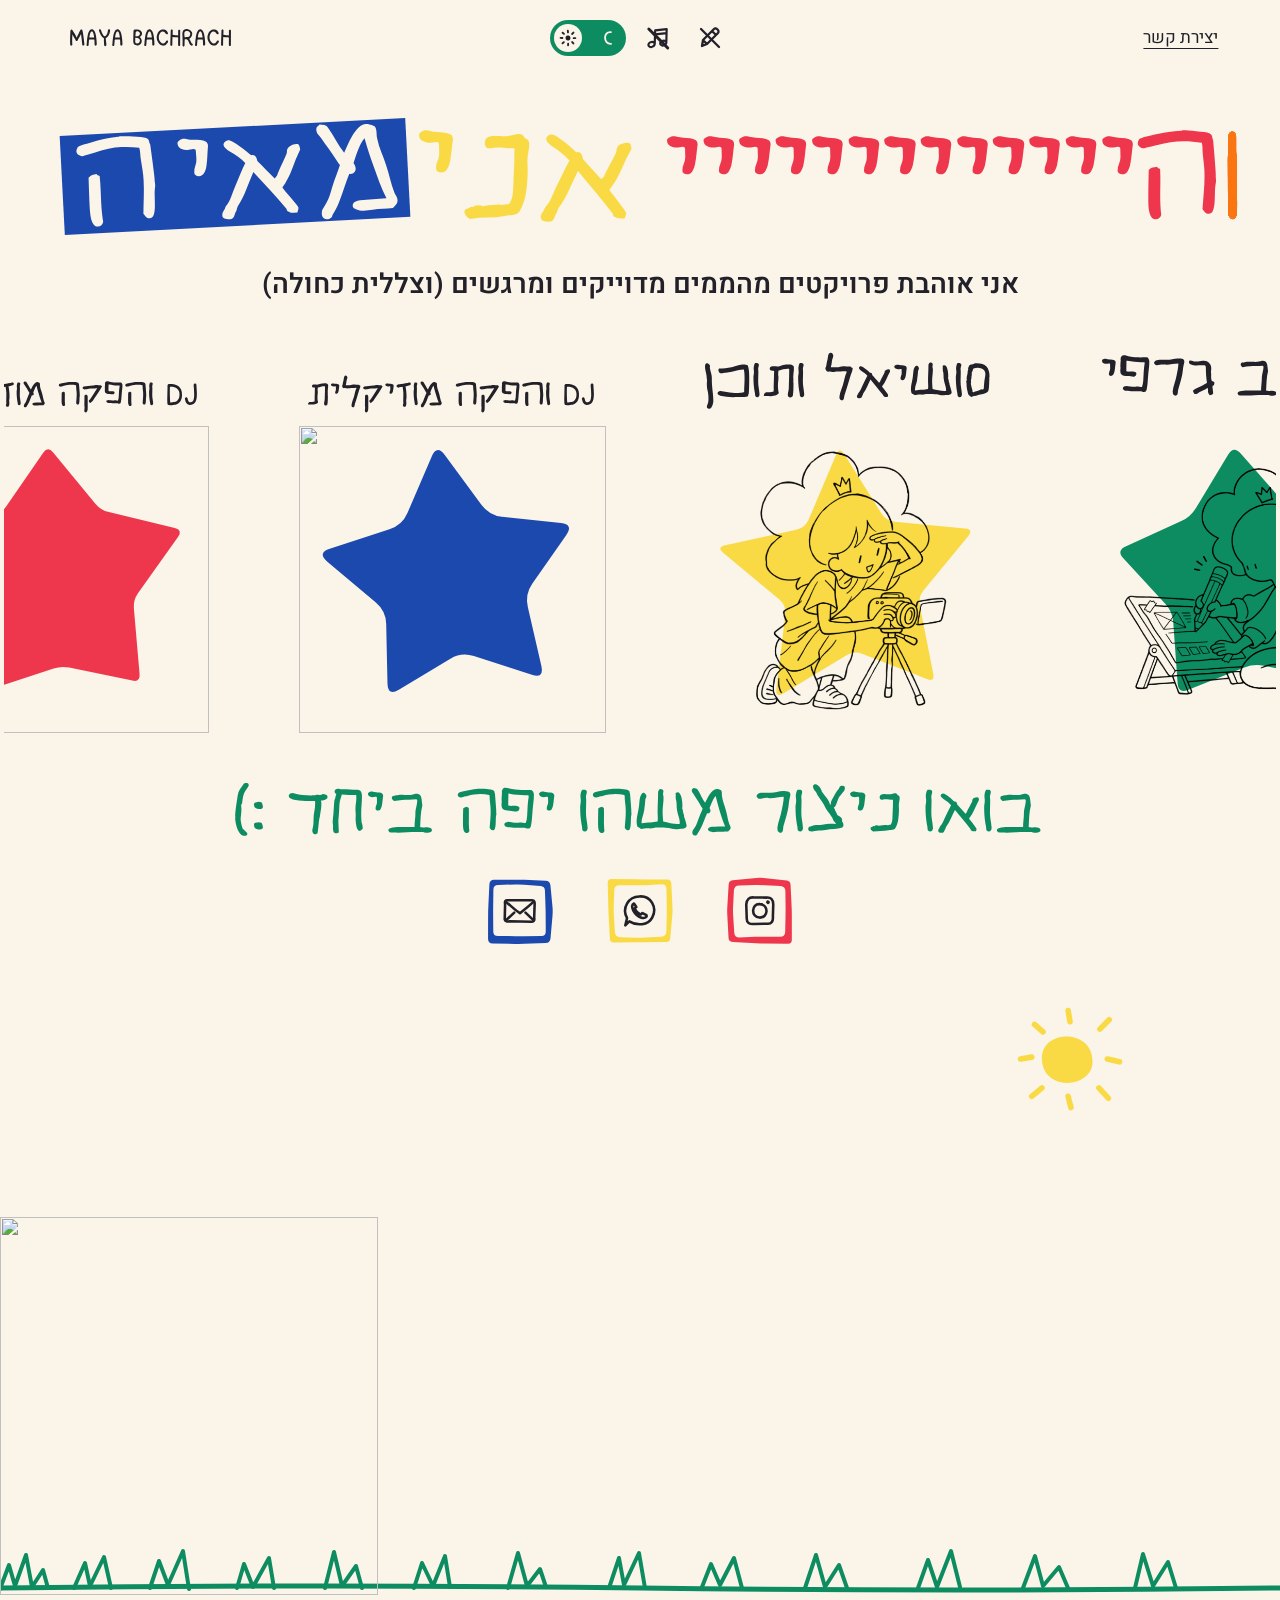
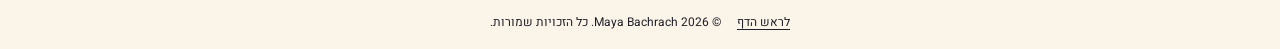
==== dev/index.html @ 4a6ce90b "Publish the new portfolio illustrations to dev preview" ====
<!doctype html>
<html class="intro-pending site-loading" lang="he" dir="rtl" data-theme="crayons" data-theme-family="multicolor">
<head>
<meta charset="utf-8">
<meta name="viewport" content="width=device-width, initial-scale=1">
<meta name="description" content="מאיה בכרך — מיקס והפקה, סושיאל, תפאורה ועיצוב גרפי.">
<title>מאיה בכרך | תיק עבודות</title>
<link rel="icon" href="./assets/branding/favicon-light-flat.png?v=31" type="image/png">
<link rel="preconnect" href="https://fonts.googleapis.com">
<link rel="preconnect" href="https://fonts.gstatic.com" crossorigin>
<link href="https://fonts.googleapis.com/css2?family=Heebo:wght@400;600;700;800;900&amp;display=swap" rel="stylesheet">
<style>:root {
  color-scheme: light;
  --pink: #EE364C;
  --lime: #0E8C61;
  --ink: #1b101c;
  --white: #fff;
  --on-pink: var(--ink);
  --icon-color: var(--white);
  --outline-color: var(--lime);
  --outline-width: 3.8;
  --outline-grain: .55;
  --outline-roughness: 1.3;
  --outline-wobble: .65;
  --social-outline: var(--pink);
  --primary-color: var(--pink);
  --secondary-color: var(--lime);
  --media-padding: clamp(.5rem, 1vw, .85rem);
  --page-background: var(--white);
  --page-text: var(--ink);
  --hero-background: var(--pink);
  --hero-text: var(--on-pink);
  --card-background: var(--pink);
  --card-text: var(--ink);
  --panel-background: var(--pink);
  --panel-text: var(--ink);
  --tag-background: var(--white);
  --tag-text: var(--ink);
  --contact-background: var(--ink);
  --contact-title: var(--lime);
  --footer-accent-1: var(--accent-1);
  --footer-accent-2: var(--accent-2);
  --footer-accent-3: var(--accent-3);
  --name-background: var(--lime);
  --name-text: var(--ink);
  --media-background: var(--white);
  --media-text: var(--ink);
  --close-color: var(--white);
  --accent-1: var(--pink);
  --accent-2: var(--lime);
  --accent-3: var(--pink);
  --accent-4: var(--lime);
  --accent-5: var(--pink);
  --gutter: clamp(1rem, 4.5vw, 5rem);
}
:root[data-theme-family="multicolor"] { --media-padding: 0; }


/* Light and dark reference palettes. */
:root[data-theme="crayons"] {
  color-scheme: light;
  --page-background: #fff;
  --page-text: #222028;
  --hero-background: #fff;
  --hero-text: #222028;
  --card-background: #fff;
  --card-text: #222028;
  --panel-background: #fff;
  --panel-text: #222028;
  --tag-background: #fff;
  --tag-text: #222028;
  --contact-background: #fff;
  --contact-title: var(--accent-1);
  --name-background: #1C49AE;
  --name-text: #222028;
  --media-background: #fff;
  --media-text: #222028;
  --close-color: #222028;
  --icon-color: #222028;
  --accent-1: #EE364C;
  --accent-2: #1C49AE;
  --accent-3: #F9DA44;
  --accent-4: #0E8C61;
  --accent-count: 4;
  --outline-color: #0E8C61;
  --social-outline: #EE364C;
}
:root[data-theme="markers"] {
  color-scheme: dark;
  --page-background: #151419;
  --page-text: #faf7f2;
  --hero-background: #151419;
  --hero-text: #faf7f2;
  --card-background: #151419;
  --card-text: #faf7f2;
  --panel-background: #151419;
  --panel-text: #faf7f2;
  --tag-background: #151419;
  --tag-text: #faf7f2;
  --contact-background: #151419;
  --contact-title: var(--accent-1);
  --footer-accent-1: var(--accent-1);
  --footer-accent-2: var(--accent-2);
  --footer-accent-3: var(--accent-3);
  --name-background: #B2F224;
  --name-text: #151419;
  --media-background: #faf7f2;
  --media-text: #151419;
  --close-color: #faf7f2;
  --icon-color: #faf7f2;
  --accent-1: #F84AAD;
  --accent-2: #B2F224;
  --accent-3: #10B8F0;
  --accent-4: #F97513;
  --accent-5: #8132B9;
  --outline-color: #B2F224;
  --social-outline: #F84AAD;
}

* { box-sizing: border-box; }
body { margin: 0; color: var(--page-text); background: var(--page-background); font: 1.1rem/1.6 var(--font-body, "Heebo", system-ui, sans-serif); }
body:has(dialog[open]) { overflow: hidden; }
h1, h2, h3, p, figure { margin: 0; }
button, a { -webkit-tap-highlight-color: transparent; touch-action: manipulation; }
button { font: inherit; color: inherit; cursor: pointer; }
a { color: inherit; text-underline-offset: .25em; }
button:focus-visible, a:focus-visible { outline: 3px solid currentColor; outline-offset: 5px; }
.site-header { display: flex; direction: ltr; justify-content: space-between; align-items: center; padding: .5rem var(--gutter); min-height: 62px; }
.site-header a { display: inline-flex; min-height: 44px; align-items: center; }
.wordmark { font-weight: 900; letter-spacing: -.05em; text-decoration: none; }
.hero { color: var(--hero-text); background: var(--hero-background); padding-block: clamp(2rem, 5vw, 5rem) 1rem; overflow: hidden; }
.hero-intro { padding-inline: var(--gutter); }
h1 { display: flex; align-items: baseline; gap: .22em; font-size: clamp(3.2rem, 7.7vw, 8.6rem); line-height: 1.15; letter-spacing: -.055em; font-weight: 900; }
.greeting { flex: 1; display: flex; align-items: center; min-width: 0; overflow: clip; white-space: nowrap; }
.greeting span { display: inline-block; transform-origin: right center; }
.intro-name { flex: none; display: flex; align-items: center; white-space: nowrap; }
.name { color: var(--name-text); display: inline-block; background: var(--name-background); padding-inline: .1em .14em; transform: rotate(-3deg); }
.hero-intro > p { text-align: center; font-size: clamp(1.1rem, 2.15vw, 1.8rem); font-weight: 600; margin-block: 1.1rem 0; }
.carousel { margin-block-start: clamp(2rem, 5vw, 4rem); }
.carousel-window { direction: ltr; overflow: hidden; padding-block: 3rem 2rem; }
.carousel-track { display: flex; direction: ltr; width: max-content; animation: drift var(--carousel-duration, 40s) linear infinite; }
.carousel-set { display: flex; gap: clamp(1.2rem, 3vw, 3rem); padding-inline-end: clamp(1.2rem, 3vw, 3rem); }
.carousel-tile { position: relative; width: clamp(11rem, 22vw, 21rem); aspect-ratio: 1; flex: none; }
.carousel-tile::before { content: ""; position: absolute; inset: -3%; background: var(--star-fill, var(--lime)); clip-path: polygon(50% 0%, 64% 30%, 98% 35%, 74% 57%, 80% 94%, 50% 76%, 20% 94%, 26% 57%, 2% 35%, 36% 30%); transform: rotate(var(--star-angle, -8deg)); }
.carousel-tile img, .carousel-tile video { display: block; width: 100%; height: 100%; object-fit: contain; position: absolute; inset: 0; }
.carousel-tile:nth-child(3n + 1) { --star-angle: -9deg; }
.carousel-tile:nth-child(3n + 2) { --star-angle: 7deg; }
.carousel-tile:nth-child(3n) { --star-angle: -2deg; }
@keyframes drift { to { transform: translateX(-50%); } }
.carousel.is-paused .carousel-track, .carousel:has(.carousel-tile:focus-visible) .carousel-track { animation-play-state: paused; }
.projects-section { padding: clamp(2.5rem, 6vw, 6rem) var(--gutter); }
.project-grid { display: grid; grid-template-columns: repeat(var(--desktop-columns, 4), minmax(0, 1fr)); gap: clamp(1rem, 2vw, 2rem); }
.project-card .card-content::after { content: ""; pointer-events: none; position: absolute; inset: -9px; background: var(--pencil-outline) center / 100% 100% no-repeat; opacity: 0; transition: opacity 140ms ease; }
.project-card:focus-visible .card-content::after, .project-card.is-in-view .card-content::after { opacity: 1; }
.name-line { display: inline-block; white-space: nowrap; }
.project-page h2:focus { outline: none; }
.project-page { scrollbar-width: thin; scrollbar-color: var(--panel-accent, var(--accent-2)) var(--panel-background); }
.project-page::-webkit-scrollbar { width: 10px; }
.project-page::-webkit-scrollbar-track { background: var(--panel-background); }
.project-page::-webkit-scrollbar-thumb { background: var(--panel-accent, var(--accent-2)); border: 2px solid var(--panel-background); border-radius: 8px; }
.project-card { min-width: 0; position: relative; display: block; background: var(--card-background); color: var(--card-text); padding: 0; text-decoration: none; transition: transform 180ms ease, box-shadow 180ms ease; }
.card-title { color: var(--card-text); position: relative; display: table; font-size: clamp(1.25rem, 1.8vw, 2rem); font-weight: 900; line-height: 1.2; padding: .16em 0; border: 0; background: transparent; margin: 0 auto 1.25rem; }
.card-picture { padding: var(--media-padding); background: var(--media-background); aspect-ratio: 1; }
.card-picture img { display: block; width: 100%; height: 100%; object-fit: cover; }
.card-picture.contain img { object-fit: contain; }
.card-note { font-size: .9rem; text-align: center; margin-block-start: .65rem; }
.project-card:focus-visible, .project-card.is-in-view { transform: translateY(-3px); }
.project-card:active { transform: scale(.98); }
.tags { display: flex; flex-wrap: wrap; gap: .45rem; margin-block: 1rem; }
.tag { color: var(--tag-text); display: inline-flex; align-items: center; min-height: 44px; padding: .25rem .7rem; border: 1px solid currentColor; background: var(--tag-background); text-decoration: none; font-size: 1rem; transition: background 160ms ease, transform 160ms ease; }
.contact { background: var(--contact-background); color: var(--white); padding: clamp(2.5rem, 6vw, 5rem) var(--gutter) 1.5rem; text-align: center; }
.contact h2 { color: var(--contact-title); font-size: clamp(2.5rem, 5vw, 5.5rem); font-weight: 800; letter-spacing: -.045em; line-height: 1.3; white-space: nowrap; }
.smile { display: inline-block; direction: ltr; unicode-bidi: isolate; font-family: "Heebo", sans-serif; letter-spacing: 0; white-space: nowrap; }
.contact-links { display: flex; justify-content: center; gap: clamp(1.2rem, 5vw, 3rem); margin: 1.7rem auto 0; }
.project-page { border: 0; width: min(92vw, 76rem); max-width: none; height: 88dvh; max-height: 88dvh; margin: auto; padding: 0; background: var(--panel-background); color: var(--panel-text); overflow-y: auto; box-shadow: none; transform-origin: center; }
.project-page[open] { display: block; }
.project-page::backdrop { background: transparent; backdrop-filter: blur(9px); animation: background-recedes 600ms cubic-bezier(.2,.8,.2,1); }
@keyframes background-recedes { from { background: rgb(27 16 28 / 0%); backdrop-filter: blur(0); } to { background: rgb(27 16 28 / 55%); backdrop-filter: blur(8px); } }
.project-page-header { display: flex; justify-content: flex-end; position: sticky; top: 0; padding: .4rem clamp(1rem, 3vw, 3rem); background: var(--panel-background); z-index: 1; }
.project-page-header button { display: grid; place-items: center; color: var(--close-color); background: transparent; border: 0; margin-inline-end: -.3rem; min-width: 48px; min-height: 48px; font: 800 3.3rem/1 system-ui, sans-serif; }
.project-page-content { max-width: 90rem; margin: auto; padding: clamp(1rem, 3vw, 3rem); }
.project-page h2 { color: var(--name-text); display: table; background: var(--panel-accent, var(--name-background)); padding: .12em .25em; font-size: clamp(2.2rem, 6vw, 5rem); line-height: 1.15; font-weight: 900; }
.project-description { max-width: 48rem; margin-block: 1rem; }
.detail-media { display: grid; grid-template-columns: repeat(2, minmax(0, 1fr)); align-items: start; gap: 1rem; margin-block-start: 2rem; }
.media-item { color: var(--media-text); min-width: 0; padding: var(--media-padding); background: var(--media-background); }
.media-item img, .media-item video { display: block; width: 100%; height: auto; background: var(--media-background); }
.media-item figcaption { font-size: .95rem; padding-block: .45rem; }
.media-item .tags { margin-block: .3rem 1rem; }
.visually-hidden { position: absolute; width: 1px; height: 1px; margin: -1px; padding: 0; overflow: hidden; clip-path: inset(50%); white-space: nowrap; }
@media (hover: hover) and (pointer: fine) {
  .project-card:hover .card-content::after { opacity: 1; }
  .project-card:hover { transform: translateY(-3px); }
  .tag:hover { background: var(--accent-2); color: var(--name-text); transform: translateY(-2px); }
    .carousel:has(.carousel-track:hover) .carousel-track { animation-play-state: paused; }
}
@media (max-width: 48rem) {
  h1 { display: grid; gap: .14em; font-size: clamp(2.7rem, 11vw, 5.3rem); }
  .intro-name { width: 100%; }
  .greeting { width: 100%; }
  .project-grid { grid-template-columns: repeat(2, minmax(0, 1fr)); }
  .hero-intro > p { margin-inline: auto; font-size: clamp(.9rem, 3.9vw, 1.3rem); }
  .hero-intro > p span { display: block; white-space: nowrap; }
  .detail-media { grid-template-columns: repeat(2, minmax(0, 1fr)); }
}
@media (max-width: 34rem) {
  .project-grid, .detail-media { grid-template-columns: 1fr; }
  .contact h2 { white-space: normal; font-size: clamp(2.5rem, 10vw, 3.8rem); }
      }
@media (prefers-reduced-motion: reduce) {
  *, *::before, *::after { animation: none !important; transition: none !important; scroll-behavior: auto !important; }
}

.social-icon { position: relative; display: grid; place-items: center; width: clamp(4rem, 10vw, 5.5rem); height: clamp(4rem, 10vw, 5.5rem); color: var(--icon-color); }
.social-icon > svg:not(.pencil-frame) { width: 55%; height: 55%; }
.social-icon { border: 2px solid var(--social-outline); }
.social-icon.has-pencil-frame { border-color: transparent; }
.social-icon > .pencil-frame { position: absolute; inset: -2px; display: block; width: calc(100% + 4px); height: calc(100% + 4px); overflow: visible; pointer-events: none; }
@media (hover: hover) { .social-icon:hover { color: var(--social-outline); } }

.theme-toggle { display: inline-grid; place-items: center; flex: 0 0 80px; width: 80px; min-height: 44px; padding: 0; border: 0; border-radius: 999px; background: transparent; color: var(--page-text); -webkit-appearance: none; appearance: none; }
.theme-toggle-track { position: relative; display: block; width: 76px; height: 36px; border-radius: 999px; background: var(--accent-2); color: var(--name-text); direction: ltr; }
.theme-toggle-thumb { position: absolute; top: 4px; left: 4px; width: 28px; height: 28px; border-radius: 50%; background: var(--page-background); transition: transform 260ms cubic-bezier(.22,1,.36,1); }
.theme-toggle[aria-checked="true"] .theme-toggle-thumb { transform: translateX(40px); }
.theme-toggle svg { position: absolute; top: 9px; width: 18px; height: 18px; pointer-events: none; }
.theme-toggle-sun { left: 9px; }
.theme-toggle-moon { right: 9px; }
.theme-toggle[aria-checked="false"] .theme-toggle-sun, .theme-toggle[aria-checked="true"] .theme-toggle-moon { color: var(--page-text); }
.site-header { position: relative; }
.site-header .theme-toggle { position: absolute; left: 50%; transform: translateX(-50%); box-shadow: none; -webkit-tap-highlight-color: transparent; }
.theme-toggle:focus:not(:focus-visible) { outline: none; }
@media(max-width: 23rem) { .site-header .wordmark { font-size: .78rem; } }
@media(prefers-reduced-motion: reduce) { .theme-toggle-thumb { transition: none; } }
:root:is([data-theme="crayons"], [data-theme="markers"]) .greeting { color: var(--accent-1); }
:root:is([data-theme="crayons"], [data-theme="markers"]) .intro-name { color: var(--accent-3); }
:root:is([data-theme="crayons"], [data-theme="markers"]) .name { background: var(--accent-2); }
:root:is([data-theme="crayons"], [data-theme="markers"]) .project-card .card-content::after { opacity: 1; }
:root:is([data-theme="crayons"], [data-theme="markers"]) .card-title { color: var(--card-accent); }
:root:is([data-theme="crayons"], [data-theme="markers"]) .social-icon:nth-child(1) { --social-outline: var(--footer-accent-1); }
:root:is([data-theme="crayons"], [data-theme="markers"]) .social-icon:nth-child(2) { --social-outline: var(--footer-accent-2); }
:root:is([data-theme="crayons"], [data-theme="markers"]) .social-icon:nth-child(3) { --social-outline: var(--footer-accent-3); }
@media(max-width: 26rem) { .site-header { gap: .4rem; } .wordmark { font-size: .9rem; } .site-header > a:last-child { font-size: .9rem; } }

:root[data-theme="markers"] .carousel-tile img, :root[data-theme="markers"] .carousel-tile video { filter: brightness(0) invert(1); }

:root:is([data-theme="crayons"], [data-theme="markers"]) .carousel-tile::before { background: var(--carousel-color, var(--accent-1)); }

:root[data-theme="markers"] .theme-drawing { filter: brightness(0) invert(1); }

:root[data-theme-family="multicolor"] { --media-background: var(--panel-background); --media-text: var(--panel-text); }

/* Page scrollbar follows the active palette. Native mobile overlays may override it. */
:root { --scrollbar-thumb: var(--accent-2); --scrollbar-track: var(--page-background); scrollbar-width: thin; scrollbar-color: var(--scrollbar-thumb) var(--scrollbar-track); }
html::-webkit-scrollbar { width: 10px; height: 10px; }
html::-webkit-scrollbar-track { background: var(--scrollbar-track); }
html::-webkit-scrollbar-thumb { background: var(--scrollbar-thumb); border: 2px solid var(--scrollbar-track); border-radius: 8px; }

/* Typography roles: change the font once in site-config.js. */
h1, h2, h3, .card-title { font-family: var(--font-heading, "Heebo", system-ui, sans-serif); }

/* White lettering only inside the blue hero name label in light mode. */
:root[data-theme="crayons"] .intro-name .name { color: #fff; }

/* Canva outlines: monochrome masks inherit the exact active palette color. */
.canva-word, .canva-letter { display: inline-block; height: 1em; background: currentColor; mask: var(--letter-art) center / 100% 100% no-repeat; -webkit-mask: var(--letter-art) center / 100% 100% no-repeat; vertical-align: bottom; }
.canva-he { width: .8192em; --letter-art: url("[data-uri]"); }
.canva-yod { width: .3476em; --letter-art: url("[data-uri]"); }
.canva-zot { width: 2.3965em; --letter-art: url("[data-uri]"); }
.canva-maya { width: 3.2668em; --letter-art: url("[data-uri]"); }
.greeting > span { display: flex; flex: none; direction: rtl; gap: .015em; }
.canva-letter { flex: none; }
.name-line { display: flex; align-items: center; gap: .12em; }
.name:has(.canva-word) { display: flex; align-items: center; line-height: 1; }
#intro-title { display: flex; flex-wrap: nowrap; align-items: center; gap: .22em; }
#intro-title .intro-name { width: auto; }
#intro-title .greeting { width: auto; }

/* Optional solid-color version: ?cards=filled. The outline version stays available. */
:root[data-cards="filled"] .project-card { background: transparent; padding: 0; }
:root[data-cards="filled"] .card-content { position: relative; padding: clamp(1.1rem, 2vw, 1.7rem); }
:root[data-cards="filled"] .card-content::before { content: ""; position: absolute; inset: -5px; background: var(--chalk-fill) center / 100% 100% no-repeat; pointer-events: none; }
:root[data-cards="filled"] .project-card .card-content::after { display: none; }
:root[data-cards="filled"] .card-content > * { position: relative; }
:root[data-cards="filled"] .card-title { color: var(--card-accent); margin-block: 0 1rem; }
.card-title { width: 100%; }
.handwritten-heading { display: block; width: 100%; height: clamp(2.4rem, 3.7vw, 3.4rem); overflow: visible; }

/* Shared square geometry keeps titles outside both variants. */
.card-content { position: relative; aspect-ratio: 1; padding: clamp(1.1rem, 2vw, 1.7rem); }
.card-picture { width: 100%; height: 100%; min-height: 0; }
.card-title { margin-block: 0 1rem; }
.carousel-tile::before { clip-path: none; -webkit-mask: var(--star-shape) center / contain no-repeat; mask: var(--star-shape) center / contain no-repeat; }

/* Thick outline lies over the image rather than outside a padded card. */
.project-card { --outline-width: var(--card-outline-width, 9); }
:root[data-cards="outline"] .card-content { padding: 0; isolation: isolate; }
:root[data-cards="outline"] .card-content::after { inset: 0; z-index: 2; }

:root[data-cards] .card-title { padding-block: 0; margin-block: 0 .3rem; }


/* Solid irregular rings and their photo openings share the same geometry. */
:root[data-cards="outline"] .card-picture { -webkit-mask: var(--picture-mask) center / 100% 100% no-repeat; mask: var(--picture-mask) center / 100% 100% no-repeat; }
.contact h2 { display: block; color: var(--contact-title); }
.contact h2 > .handwritten-heading { width: 100%; height: clamp(4rem, 8vw, 7rem); max-width: 75rem; margin-inline: auto; }
@media(max-width:48rem) { .contact h2 > .handwritten-heading { height: 8.5rem; } }
@media(hover:hover) and (pointer:fine) {
  html, body { cursor: var(--site-cursor, auto); }
  a[href], button, [role="button"], [role="switch"] { cursor: var(--site-cursor-link, pointer); }
}


/* Keep the theme switch centered, with music immediately beside it. */
.header-controls { position: absolute; left: 50%; transform: translateX(-50%); width: 80px; height: 44px; }
#music-toggle { position: absolute; left: calc(100% + .25rem); top: 0; display: grid; place-items: center; width: 44px; height: 44px; padding: .45rem; border: 0; background: transparent; color: var(--page-text); }
#music-toggle svg { width: 26px; height: 26px; overflow: visible; }
#music-toggle[aria-pressed="true"] .music-muted-line { display: none; }
:root[data-cards] .card-title { margin-block-end: -.45rem; }

@media(max-width:23rem) { .site-header { min-height: 104px; padding-block-end: 52px; } .header-controls { top: 52px; } }

/* Supplied English lettering shares the same renderer and theme colors. */
.wordmark .handwritten-heading { width: clamp(7rem, 12vw, 10rem); height: 2rem; }

/* Common lettering scale follows the longest project title at every card width. */
.card-title > .handwritten-heading { height: auto; width: 100%; }

/* Keep the final project row close to the contact section. */
.projects-section { padding-block-end: 1rem; }
.contact { padding-block-start: 1rem; }

/* Larger supplied wordmark; panel silhouette shares the approved card geometry. */
.wordmark .handwritten-heading { width: clamp(8rem, 14vw, 12rem); height: 2.5rem; }
.project-page { clip-path: url(#panel-shape); overflow: hidden; padding: 6dvh 6%; }
.project-page-scroll { height: 100%; overflow-y: auto; scrollbar-width: thin; scrollbar-color: var(--panel-accent) var(--panel-background); }
.project-page-scroll::-webkit-scrollbar { width: 9px; }
.project-page-scroll::-webkit-scrollbar-track { background: var(--panel-background); }
.project-page-scroll::-webkit-scrollbar-thumb { background: var(--panel-accent); border-radius: 8px; }
.project-page-header { padding-top: 0; }
.project-page-header button svg { width: 42px; height: 42px; }
.project-page h2 { display: block; width: 100%; background: transparent; color: var(--panel-accent); padding: 0; }
.project-page h2 > .handwritten-heading { height: auto; width: 100%; }
.tag { border: 0; padding-inline: .15rem; text-decoration: underline; text-underline-offset: .25em; text-decoration-thickness: 1px; background: transparent; }
@media(hover:hover) { .tag:hover { background: transparent; color: var(--panel-accent, var(--card-accent, var(--accent-2))); } }

/* Tags remain in the content model for later restoration. */
.tags { display: none; }
/* A restrained hand-shaped panel, with the originating card's exact accent. */
.project-page { clip-path: none; border-radius: 2.4% 2.8% 2.2% 2.7% / 3.4% 2.8% 3.2% 2.6%; --panel-background: var(--panel-accent); --panel-text: var(--page-background); --close-color: var(--page-background); padding: 2.5dvh 2%; }
.project-page h2 { color: var(--panel-text); }
.project-page-scroll { scrollbar-color: var(--panel-text) var(--panel-background); }
.project-page-scroll::-webkit-scrollbar-thumb { background: var(--panel-text); }
@media(min-width:49rem) {
  .project-page h2 > .handwritten-heading { width: 100%; height: clamp(3.5rem, 7vw, 6rem); }
}

/* Reduce the original path's deviations while retaining its hand-drawn contour. */
.project-page { clip-path: url(#panel-shape); border-radius: 0; padding: 6dvh 6%; }
.hero { padding-block-end: 0; }
.carousel-window { padding-block-end: 0; }
.projects-section { padding-block-start: 2rem; }

/* The title starts in the panel's top row, alongside its close control. */
.project-page-header { display: grid; grid-template-columns: minmax(0, 1fr) 48px; align-items: center; gap: .5rem; padding: 0 clamp(1rem, 3vw, 3rem) .5rem; }
.project-page-header h2 { min-width: 0; margin: 0; }
.project-page-content { padding-block-start: .5rem; }
.media-item { border-radius: 10px; overflow: hidden; }
.media-item img, .media-item video { border-radius: 10px; }

/* Carousel navigation experiment: keep the project grid available for restoration. */
.projects-section { display: none; }
.carousel-window { padding-block: 4rem; }
.carousel-set { gap: clamp(3rem, 7vw, 7rem); padding-inline-end: clamp(3rem, 7vw, 7rem); }
.carousel-tile { display:block; color:var(--page-text); }
.orbit-title { position:absolute; inset:-20%; width:140%; height:140%; overflow:visible; animation: orbit-spin 24s linear infinite; pointer-events:none; }
.orbit-title text { fill:currentColor; font: 700 19px Heebo, sans-serif; }
@keyframes orbit-spin { to { transform:rotate(360deg); } }
@media(hover:hover) { .carousel-tile:hover { transform:scale(1.04); } }

/* Rectangular panel variant, saved separately from carousel navigation. */
.project-page { clip-path:none; border-radius:0; padding:2rem; }
.project-page-header h2 { border:4px solid currentColor; padding:.35rem .65rem; }
@media(max-width:48rem) { .project-page { padding:1rem; } .project-page-header { padding-inline:0; } }

/* Hebrew orbit labels travel counterclockwise. */
.orbit-title { animation-direction: reverse; }
.orbit-title text { direction: rtl; unicode-bidi: plaintext; }

/* Orbit experiment: lettering passes behind the solid star silhouette. */
.carousel-tile { isolation: isolate; }
.carousel-tile .orbit-title { inset: 4%; width: 92%; height: 92%; z-index: 0; }
.carousel-tile::before { z-index: 1; }
.carousel-tile > img, .carousel-tile > video { z-index: 2; }

/* Handwritten annotations replace the rotating orbit experiment. */
.carousel-window { padding-block: 7rem 3rem; }
.carousel-tile .star-label { position:absolute; display:block; z-index:3; width:110%; top:-24%; left:-5%; color:var(--page-text); pointer-events:none; }
.star-label .handwritten-heading { width:100%; height:auto; }
.carousel-tile .star-label-0 { transform:rotate(-8deg); }
.carousel-tile .star-label-1 { top:-12%; left:-20%; transform:rotate(-24deg); }
.carousel-tile .star-label-2 { top:-20%; left:8%; transform:rotate(13deg); }
.star-arrow { position:absolute; z-index:3; width:29%; height:29%; top:-5%; left:8%; color:var(--page-text); pointer-events:none; }
.carousel-tile:nth-child(3n + 2) .star-arrow { left:-7%; top:0; transform:rotate(-20deg); }
.carousel-tile:nth-child(3n) .star-arrow { left:62%; top:-4%; transform:scaleX(-1); }

/* Each annotation has its own outside route; arrowheads stop beside the artwork. */
.carousel-window { padding-block: clamp(7rem, 15vw, 12rem); }
.carousel-tile .star-label { width:94%; left:0; top:-34%; }
.carousel-tile .star-label-0 { transform:rotate(-6deg); }
.carousel-tile .star-label-1 { top:111%; left:6%; transform:rotate(5deg); }
.carousel-tile .star-label-2 { top:-33%; left:4%; transform:rotate(10deg); }
.carousel-tile .star-label-3 { top:110%; left:-3%; transform:rotate(-8deg); }
.carousel-tile .star-arrow { width:28%; height:48%; left:87%; top:-24%; transform:none; }
.carousel-tile .star-arrow-1, .carousel-tile .star-arrow-3 { left:-22%; top:73%; transform:none; }
.carousel-tile .star-arrow-2 { left:88%; top:-23%; transform:none; }

/* Reveal a single clean title as part of the star interaction. */
.carousel-window { padding-block: 5rem 3rem; }
.carousel-tile .star-label { top:-26%; left:-5%; width:110%; color:var(--carousel-color); opacity:0; transform:translateY(9px); transition:opacity 220ms ease, transform 300ms cubic-bezier(.22,1,.36,1); }
.carousel-tile:hover .star-label, .carousel-tile:focus-visible .star-label { opacity:1; transform:translateY(0); }
@media(hover:none) { .carousel-tile:active .star-label { opacity:1; transform:translateY(0); } }

/* Filled title label and scrollbar use the originating star's exact accent. */
.project-page { --panel-background: var(--page-background); --panel-text: var(--page-text); --close-color: var(--page-text); }
.project-page-header h2 { background:var(--panel-accent); border-color:var(--panel-accent); border-radius:10px; color:var(--page-background); }
.project-page-scroll { scrollbar-color:var(--panel-accent) var(--panel-background); }
.project-page-scroll::-webkit-scrollbar-thumb { background:var(--panel-accent); border-radius:999px; border:2px solid var(--panel-background); }
.project-page-scroll::-webkit-scrollbar-track { background:var(--panel-background); border-radius:999px; }

.project-page { border-radius:20px; background:var(--panel-background); backdrop-filter:blur(12px); }
.project-page-header { background:transparent; }
html, .project-page-scroll { scrollbar-width:none; }
html::-webkit-scrollbar, .project-page-scroll::-webkit-scrollbar { display:none; }
.custom-scroll { position:fixed; top:8px; bottom:8px; right:5px; width:13px; z-index:20; touch-action:none; cursor:var(--site-cursor-link, pointer); }
.custom-scroll-thumb { position:absolute; width:100%; min-height:36px; border-radius:999px; background:var(--accent-2); cursor:inherit; }
.project-page > .custom-scroll { position:absolute; top:18px; bottom:18px; right:7px; }
.project-page > .custom-scroll .custom-scroll-thumb { background:var(--panel-accent); }

/* One scrollbar only: retain scrolling while suppressing browser tracks. */
html, body, .project-page, .project-page-scroll { scrollbar-width:none !important; }
html::-webkit-scrollbar, body::-webkit-scrollbar, .project-page::-webkit-scrollbar, .project-page-scroll::-webkit-scrollbar { display:none !important; width:0 !important; height:0 !important; }
.difference-cursor { position:fixed; top:0; left:0; width:25px; height:25px; border-radius:50%; background:#fff; mix-blend-mode:difference; pointer-events:none; z-index:2147483647; opacity:0; transform:translate(-50%,-50%); transition:width 180ms ease,height 180ms ease,opacity 120ms ease; }
.difference-cursor.is-hovering { width:45px; height:45px; }
@media(hover:hover) and (pointer:fine) { html.circle-cursor-active, .circle-cursor-active * { cursor:none !important; } }
/* Separate desktop and phone composition, preserving Maya's visual language. */
.hero-intro { max-width:100rem; margin-inline:auto; }
.hero-intro > p { max-width:58rem; margin-inline:auto; line-height:1.55; }
@media(min-width:49rem) {
 .hero { padding-block-start:clamp(3rem,6vh,6rem); }
 .carousel-tile { width:clamp(15rem,23vw,24rem); }
 .carousel-window { padding-block:5rem 3rem; }
}
@media(max-width:48rem) {
 .hero { padding-block-start:2rem; }
 .hero-intro > p { max-width:29rem; font-size:clamp(1rem,4.1vw,1.25rem); }
 .hero-intro > p span { white-space:normal; }
 .carousel-tile { width:68vw; max-width:23rem; }
 .carousel-set { gap:12vw; padding-inline-end:12vw; }
 .carousel-window { padding-block:4rem 2rem; }
 .project-page { width:94vw; height:90dvh; max-height:90dvh; }
 .project-page-content { padding-inline:.5rem; }
 .contact { padding-block-start:1.5rem; }
}

/* Dimensions and position spring together as the cursor merges into controls. */
.difference-cursor, .difference-cursor.is-hovering { transition:opacity 120ms ease,border-radius 220ms ease; }
.difference-cursor.is-merging { border-radius:44% 48% 46% 43% / 48% 44% 47% 45%; }

/* The cursor is visual only: input always reaches the original controls. */
.difference-cursor { pointer-events:none !important; user-select:none; }
.theme-toggle-track, .theme-toggle-track * { pointer-events:none; }
.custom-scroll { width:25px; right:0; }
.custom-scroll-thumb { width:13px; left:6px; }
.project-page > .custom-scroll { right:1px; }

/* Restore the simple circle and its gentle hover expansion. */
.difference-cursor { border-radius:50%; transition:width 180ms ease,height 180ms ease,opacity 120ms ease; }
.difference-cursor.is-hovering { width:45px; height:45px; }

/* Keep scroll chrome in its own edge gutter, beneath the content layers. */
body > .custom-scroll { z-index:0; }
.site-header, main, .contact { position:relative; z-index:1; }
body { padding-right:20px; }
.project-page > .custom-scroll { z-index:0; }
.project-page-scroll { position:relative; z-index:1; margin-right:8px; }
@media(max-width:48rem) {
 body { padding-right:14px; }
 .custom-scroll { width:12px; right:1px; top:6px; bottom:6px; }
 .custom-scroll-thumb { width:5px; left:4px; min-height:28px; }
 .project-page > .custom-scroll { right:3px; top:14px; bottom:14px; }
 .project-page-scroll { margin-right:8px; }
}

/* Layer content above the scrollbar without shifting the page sideways. */
body { padding-right:0; }
.site-header, main, .contact { z-index:1; }
body > .custom-scroll { z-index:0; right:3px; }
.hero-intro { padding-inline:calc(var(--gutter) + 4px); }
.carousel-window { margin-inline:4px; }
.project-page-scroll { margin-right:0; padding-inline:4px; }
@media(max-width:48rem) {
 body { padding-right:0; }
 body > .custom-scroll { right:2px; }
 .project-page-scroll { margin-right:0; padding-inline:4px; }
}


/* Reference-inspired compact pill, travelling with scroll progress. */
.custom-scroll-thumb { width:16px; left:4px; min-height:0; border-radius:999px; transition:top 120ms ease-out; }
.custom-scroll:active .custom-scroll-thumb { transition:none; }
@media(max-width:48rem) {
 .custom-scroll-thumb { width:7px; left:3px; min-height:0; }
}
@media(prefers-reduced-motion:reduce) { .custom-scroll-thumb { transition:none; } }

/* Scroll controls must receive pointer input above page and panel content. */
body > .custom-scroll, .project-page > .custom-scroll { z-index:100; pointer-events:auto; }
.custom-scroll-thumb { pointer-events:auto; }

/* Leave real font ascent/descent space around the subtitle, including wrapped lines. */
.hero-intro > p { line-height:1.65; padding-block:.16em; overflow:visible; }
.hero-intro > p span { overflow:visible; }

/* Pointer/touch interactions never leave browser focus rectangles behind. */
a, button, [role="switch"], [tabindex] { -webkit-tap-highlight-color:transparent; }
a:focus:not(:focus-visible), button:focus:not(:focus-visible), [role="switch"]:focus:not(:focus-visible), [tabindex]:focus:not(:focus-visible) { outline:none; box-shadow:none; }
.social-icon:focus:not(:focus-visible) { outline:none; box-shadow:none; }

/* Presentation-only content: disable selection and browser image dragging. */
html, body, body * { -webkit-user-select:none; user-select:none; }
img, svg { -webkit-user-drag:none; }

/* Palette roles are shared instead of hard-coded per mode. */
body > .custom-scroll .custom-scroll-thumb { background:var(--page-scroll-color); }
.theme-toggle-track { background:var(--contact-title); }

/* Footer links follow the hero words in Hebrew reading order: greeting, middle, name. */
:root:is([data-theme="crayons"], [data-theme="markers"]) { --footer-accent-1:var(--accent-1); --footer-accent-2:var(--accent-3); --footer-accent-3:var(--accent-2); }

/* Reserve the full heading layout while its crisp intro reveals individual letters. */
.intro-pending .greeting > span > i, .intro-pending .canva-zot, .intro-pending .name { visibility:hidden; }
@media(prefers-reduced-motion:reduce) { .intro-pending .greeting > span > i, .intro-pending .canva-zot, .intro-pending .name { visibility:visible; } }

/* Heading dimensions exist before script or animation; reveal never moves the subtitle. */
#intro-title { block-size:clamp(4.4rem,10vw,11.2rem); min-block-size:clamp(4.4rem,10vw,11.2rem); }
.footer-static { display:block; }
.footer-mobile { display:none; }
.footer-static > .handwritten-heading { height:clamp(4rem,8vw,7rem); width:100%; }
.contact, .contact * { animation:none !important; transition:none !important; }
@media(max-width:48rem) { .footer-desktop { display:none; } .footer-mobile { display:block; } .footer-static > .handwritten-heading { height:8.5rem; } }

/* Project panel: compact header, readable copy, and a media-led content area. */
.project-page { width:min(92vw,66rem); height:min(86dvh,50rem); max-height:90dvh; padding:0; border-radius:22px; }
.project-page-scroll { padding:0; margin:0; }
.project-page-header { grid-template-columns:minmax(0,1fr) 48px; gap:24px; padding:20px 32px; align-items:center; background:var(--panel-background); border-bottom:1px solid var(--panel-accent); }
.project-page-header h2 { width:fit-content; max-width:100%; border:0; padding:12px 20px; border-radius:12px; }
.project-page-header h2 > .handwritten-heading { width:min(48vw,34rem); height:56px; max-width:100%; }
.project-page-header button { width:48px; height:48px; min-width:48px; margin:0; border-radius:50%; }
.project-page-header button svg { width:30px; height:30px; }
.project-page-content { display:grid; grid-template-columns:minmax(12rem,1fr) minmax(0,2fr); align-items:start; gap:32px; padding:28px 32px 32px; }
.project-description { margin:0; font-size:1.1rem; line-height:1.7; max-width:34ch; padding-block:8px; }
.detail-media { margin:0; display:grid; grid-template-columns:1fr; gap:24px; min-width:0; }
.media-item { margin:0; padding:0; background:transparent; border-radius:14px; }
.media-item img, .media-item video { max-height:56dvh; width:100%; object-fit:contain; background:transparent; border-radius:14px; }
.media-item img.theme-drawing { background:transparent; }
.media-item figcaption { padding-block:12px 0; font-size:.9rem; line-height:1.5; }
@media(max-width:48rem) {
 .project-page { width:94vw; height:90dvh; border-radius:18px; }
 .project-page-header { padding:16px; gap:12px; }
 .project-page-header h2 { padding:10px 12px; }
 .project-page-header h2 > .handwritten-heading { width:100%; min-width:0; height:42px; }
 .project-page-content { display:flex; flex-direction:column; gap:20px; padding:20px 20px 28px; }
 .project-description { max-width:none; font-size:1rem; padding:0; }
 .detail-media { width:100%; }
 .media-item img, .media-item video { max-height:52dvh; }
}

/* Loading choreography is confined to the main heading, never the rest of the page. */
.site-header, .hero-intro > p, .carousel, .carousel-window, .contact, .project-description { opacity:1; visibility:visible; animation:none; transition:none; }

/* Carousel geometry is known before its runtime or image frames arrive. */
.carousel { --carousel-size:clamp(15rem,23vw,24rem); }
.carousel-track { height:var(--carousel-size); min-height:var(--carousel-size); }
.carousel-tile { width:var(--carousel-size); height:var(--carousel-size); }
.carousel-window { box-sizing:content-box; height:var(--carousel-size); padding-block:5rem 3rem; }
@media(max-width:48rem) { .carousel { --carousel-size:min(68vw,23rem); } .carousel-window { padding-block:4rem 2rem; } }

/* Prepare all visible assets behind a themed rolling-star loading screen. */
#site-loader { position:fixed; inset:0; display:grid; place-items:center; z-index:2147483646; background:var(--page-background); color:var(--accent-1); }
#site-loader svg { width:76px; height:76px; animation:loader-roll 1.25s linear infinite; }
.site-loading { overflow:hidden; }
.site-loading .site-header, .site-loading main, .site-loading .contact, .site-loading .custom-scroll { visibility:hidden; }
@keyframes loader-roll { 0% { transform:translateX(-30px) rotate(0); } 50% { transform:translateX(30px) rotate(180deg); } 100% { transform:translateX(-30px) rotate(360deg); } }
@media(prefers-reduced-motion:reduce) { #site-loader svg { animation:none; } }

/* Light-theme neutral: every white UI surface and foreground uses the same cream. */
:root[data-theme="crayons"] { --white:#FAF4E9; --page-background:#FAF4E9; --hero-background:#FAF4E9; --card-background:#FAF4E9; --panel-background:#FAF4E9; --tag-background:#FAF4E9; --contact-background:#FAF4E9; --media-background:#FAF4E9; }
:root[data-theme="crayons"] .intro-name .name { color:#FAF4E9; }
:root[data-theme="crayons"] .difference-cursor { background:#FAF4E9; }

/* Playful project sheet: bold palette outline and lettering-led composition. */
.project-page { width:min(90vw,58rem); height:auto; max-height:88dvh; padding:0; border:3px solid var(--panel-accent); border-radius:22px 17px 24px 19px; }
.project-page-scroll { max-height:calc(88dvh - 6px); height:auto; }
.project-page-header { position:relative; border:0; background:transparent; padding:28px 28px 12px; gap:24px; }
.project-page-header h2 { justify-self:center; width:fit-content; max-width:100%; padding:14px 22px; border-radius:12px 17px 10px 15px; transform:rotate(-1.5deg); }
.project-page-header h2 > .handwritten-heading { width:min(53vw,34rem); height:68px; }
.project-page-header button { border:3px solid var(--panel-accent); border-radius:14px 11px 16px 12px; color:var(--panel-accent); transform:rotate(4deg); }
.project-page-header button:hover { background:var(--panel-accent); color:var(--page-background); }
.project-page-content { display:flex; flex-direction:column; align-items:center; gap:20px; padding:10px 32px 28px; }
.project-description { max-width:42ch; text-align:center; font-size:1.15rem; margin:0; padding:0; }
.detail-media { width:100%; max-width:40rem; justify-items:center; gap:24px; }
.media-item { width:100%; text-align:center; overflow:visible; }
.media-item img, .media-item video { max-height:47dvh; width:100%; background:transparent; }
.media-item figcaption { padding-top:4px; }
@media(max-width:48rem) {
 .project-page { width:94vw; height:auto; max-height:90dvh; border-radius:18px 14px 20px 16px; }
 .project-page-scroll { max-height:calc(90dvh - 6px); }
 .project-page-header { padding:22px 16px 12px; gap:12px; grid-template-columns:minmax(0,1fr) 44px; }
 .project-page-header h2 { padding:12px 10px; }
 .project-page-header h2 > .handwritten-heading { width:100%; height:48px; }
 .project-page-header button { width:44px; height:44px; min-width:44px; min-height:44px; }
 .project-page-content { padding:8px 20px 22px; gap:16px; }
 .project-description { font-size:1rem; }
 .media-item img, .media-item video { max-height:48dvh; }
}

/* Drag and mobile reading focus share the same continuous carousel position. */
.carousel-track { animation:none; will-change:transform; }
.carousel-window { touch-action:pan-y; }
.carousel-window.is-dragging { cursor:grabbing; }
.carousel-tile.is-reading .star-label { opacity:1; transform:translateY(0); }

/* Navigation and compact settings belong to the header, not the hero. */
.site-header { min-height:72px; display:flex; direction:ltr; justify-content:space-between; padding-block:.75rem; }
.top-nav { display:flex; align-items:center; gap:clamp(.8rem,2vw,2rem); position:relative; }
.top-nav > a { color:var(--page-text); text-decoration:underline; text-underline-offset:5px; font-size:1rem; }
#settings-toggle { width:44px; height:44px; background:transparent; color:var(--page-text); border:0; padding:8px; }
#settings-toggle svg { width:100%; height:100%; }
#settings-menu { position:absolute; right:0; top:calc(100% + 10px); z-index:150; min-width:245px; background:var(--page-background); color:var(--page-text); border:2px solid var(--contact-title); border-radius:15px; padding:18px; box-shadow:0 8px 0 var(--contact-title); }
#settings-menu[hidden] { display:none; }
.language-options { display:flex; gap:10px; margin-bottom:18px; }
.language-options button { flex:1; min-height:44px; border:2px solid var(--contact-title); border-radius:9px; background:transparent; color:var(--page-text); }
.language-options button[aria-pressed="true"] { background:var(--contact-title); color:var(--page-background); }
.setting-row { display:flex; flex-direction:column; gap:12px; }
#settings-menu .header-controls { position:relative; inset:auto; width:auto; display:flex; align-items:center; justify-content:space-between; gap:20px; height:44px; }
#settings-menu .theme-toggle, #settings-menu #music-toggle { position:relative; inset:auto; transform:none; flex:none; }
#settings-menu #music-toggle { width:44px; height:44px; }
#gallery, #contact { scroll-margin-top:16px; }
.contact { min-height:40dvh; display:flex; flex-direction:column; justify-content:center; }
.skating-footer { min-height:65dvh; position:relative; overflow:hidden; display:grid; place-items:center; background:var(--page-background); }
.skating-maya { width:clamp(13rem,34vw,25rem); height:auto; animation:skate-across 13s ease-in-out infinite alternate; }
@keyframes skate-across { from { transform:translateX(-24vw) rotate(-4deg); } to { transform:translateX(24vw) rotate(4deg); } }
.english-intro { display:none; }
html[lang="en"] #intro-title { display:none; }
html[lang="en"] .english-intro { display:flex; align-items:center; gap:.5rem; height:clamp(4.4rem,10vw,11.2rem); direction:ltr; }
.english-intro > span { flex:1; min-width:0; }
.english-intro > span:first-child { flex:1.8; color:var(--accent-1); }
.english-intro > span:nth-child(2) { color:var(--accent-3); }
.english-intro > span:last-child { background:var(--accent-2); color:var(--page-background); padding:.3rem; transform:rotate(-3deg); }
.english-intro .handwritten-heading { width:100%; height:clamp(3rem,8vw,9rem); }
.intro-pending .english-intro > span { visibility:hidden; }
html[lang="en"] .hero-intro > p { direction:ltr; }
@media(max-width:48rem) {
 .site-header { min-height:64px; padding-block:.5rem; padding-inline:16px; }
 .wordmark .handwritten-heading { width:7.2rem; }
 .top-nav { gap:.7rem; }
 .top-nav > a { font-size:.9rem; }
 #settings-toggle { width:38px; height:44px; }
 #settings-menu { right:0; }
 .skating-footer { min-height:65dvh; }
 .contact { min-height:40dvh; padding-inline:16px; }
}
@media(prefers-reduced-motion:reduce) { .skating-maya { animation:none; } }

.skating-maya.theme-drawing { filter:none; mix-blend-mode:multiply; }
:root[data-theme="markers"] .skating-maya.theme-drawing { filter:invert(1); mix-blend-mode:screen; }

.skating-traveler { width:clamp(13rem,34vw,25rem); animation:skate-across 13s ease-in-out infinite alternate; }
.skating-maya { position:relative; width:100%; aspect-ratio:1; animation:none; }
.skating-frame { position:absolute; inset:0; width:100%; height:100%; object-fit:contain; }
.skating-frame.theme-drawing { filter:none; }
:root[data-theme="markers"] .skating-frame.theme-drawing { filter:brightness(0) invert(1); }
@media(prefers-reduced-motion:reduce) { .skating-traveler { animation:none; } }

/* A forward skating pass, with a separate twelve-pose stride/wave loop. */
.skating-traveler { animation:skate-forward 16s linear infinite; }
@keyframes skate-forward { from { transform:translateX(calc(-50vw - 14rem)); } to { transform:translateX(calc(50vw + 14rem)); } }
@media(prefers-reduced-motion:reduce) { .skating-traveler { animation:none; } }

.site-header { z-index:30; }
.skating-traveler { animation-play-state:paused; }
.skating-footer.is-visible .skating-traveler { animation-play-state:running; }

/* All landscape colors come directly from the active palette. */
#settings-menu .header-controls { transform:none; }
.skating-footer { --scene-ground:var(--accent-4); --scene-sky:var(--accent-3); }
:root[data-theme="markers"] .skating-footer { --scene-ground:var(--accent-2); --scene-sky:var(--accent-1); }
.footer-sun, .footer-moon { position:absolute; width:clamp(4rem,9vw,7rem); height:auto; top:8%; right:12%; color:var(--scene-sky); }
.footer-moon { display:none; }
:root[data-theme="markers"] .footer-sun { display:none; }
:root[data-theme="markers"] .footer-moon { display:block; }
.footer-ground { position:absolute; width:100%; height:70px; bottom:0; left:0; color:var(--scene-ground); }
:root[data-theme="markers"] .grass-blades { display:none; }
.skating-traveler { z-index:1; }
@media(max-width:48rem) { .footer-ground { height:45px; } .footer-sun,.footer-moon { right:9%; top:12%; } }

/* Keep the skates on the ground line at every viewport height. */
.skating-traveler { position:absolute; bottom:22px; }
@media(max-width:48rem) { .skating-traveler { bottom:14px; } }

/* Skating follows each language’s reading direction. */
html[lang="he"] .skating-traveler { animation-direction:reverse; }
html[lang="he"] .skating-maya { transform:scaleX(-1); }
html[lang="en"] .skating-traveler { animation-direction:normal; }
html[lang="en"] .skating-maya { transform:none; }

/* Direct controls replace the language/settings menu. */
.site-header { display:grid; grid-template-columns:minmax(0,1fr) auto minmax(0,1fr); align-items:center; gap:12px; }
.wordmark { justify-self:start; }
.site-header > .header-controls { position:static; inset:auto; transform:none; width:auto; display:flex; align-items:center; gap:8px; height:44px; justify-self:center; }
.site-header > .header-controls .theme-toggle, .site-header > .header-controls #music-toggle { position:relative; inset:auto; transform:none; flex:none; }
.site-header > .header-controls #music-toggle { width:44px; height:44px; }
.top-nav { justify-self:end; }
.compact-theme-icon { display:none; }
@media(max-width:48rem) {
 .site-header { min-height:64px; grid-template-columns:minmax(0,1fr) auto minmax(0,1fr); padding-inline:12px; gap:6px; }
 .site-header > .header-controls { gap:2px; }
 .site-header .theme-toggle { width:44px; min-width:44px; flex-basis:44px; border-radius:50%; background:var(--contact-title); color:var(--page-background); }
 .site-header .theme-toggle-track { display:none; }
 .site-header .compact-theme-icon { display:block; position:static; width:24px; height:24px; }
 .theme-toggle[aria-checked="true"] .compact-sun, .theme-toggle[aria-checked="false"] .compact-moon { display:none; }
 .wordmark .handwritten-heading { width:clamp(5rem,26vw,7.2rem); }
 .top-nav { gap:8px; }
 .top-nav > a { font-size:.8rem; white-space:nowrap; }
}


.copyright { position:absolute; bottom:0; inset-inline:12px; margin:0; min-height:28px; padding:5px 0; text-align:center; color:var(--page-text); font-size:.75rem; line-height:1.5; }
.footer-ground { bottom:28px; }
.skating-traveler { bottom:50px; }
@media(max-width:48rem) { .skating-traveler { bottom:42px; } }

/* Main heading: אני replaces זאת in the same supplied vector alphabet. */
.canva-zot { width:2.2764em; }

/* Header stays on one shared row; only the theme control compacts. */
.site-header { padding-inline:clamp(20px,4vw,64px); min-height:76px; grid-template-rows:auto; }
.site-header .wordmark { grid-column:1; grid-row:1; }
.site-header > .header-controls { grid-column:2; grid-row:1; }
.site-header .top-nav { grid-column:3; grid-row:1; }
.top-nav > a { font-size:1.08rem; }
body > .custom-scroll { top:88px; }
@media(max-width:48rem) {
 .site-header { grid-template-columns:minmax(0,1fr) auto auto; grid-template-rows:auto; min-height:72px; padding:10px 16px; gap:10px; }
 .wordmark .handwritten-heading { width:clamp(7rem,29vw,11rem); height:2.5rem; max-width:100%; }
 .site-header > .header-controls { gap:4px; }
 .top-nav { gap:0; }
 .top-nav > a { font-size:.95rem; }
 body > .custom-scroll { top:84px; right:2px; }
}
@media(max-width:360px) {
 .site-header { padding-inline:10px; gap:6px; }
 .top-nav > a { font-size:.875rem; }
 .wordmark .handwritten-heading { width:6.6rem; }
}

/* Touch title visibility follows distance from center, equally on both sides. */
@media(hover:none), (pointer:coarse) { .carousel-tile .star-label, .carousel-tile.is-reading .star-label { opacity:var(--reading-strength,0); transform:translateY(calc((1 - var(--reading-strength,0))*7px)); transition:none; } }

/* Contact is exactly one viewport, from its invitation to the copyright line. */
.contact-scene { height:100dvh; min-height:100svh; display:grid; grid-template-rows:auto minmax(0,1fr); scroll-margin-top:0 !important; position:relative; z-index:1; background:var(--page-background); }
.contact-scene .contact { min-height:0; padding:16px var(--gutter) 0; gap:0; }
.contact-scene .contact h2 { margin:0; }
.contact-scene .footer-static > .handwritten-heading { height:clamp(3.5rem,10dvh,6rem); }
.contact-scene .contact-links { margin-top:14px; }
.contact-scene .social-icon { width:clamp(2.8rem,8dvh,4.5rem); height:clamp(2.8rem,8dvh,4.5rem); }
.contact-scene .skating-footer { min-height:0; height:100%; }
.contact-scene .skating-traveler { width:min(34vw,42dvh,25rem); bottom:54px; }
.contact-scene .footer-ground { height:90px; width:100%; bottom:28px; }
@media(max-width:48rem) {
 .contact-scene .contact { padding:12px 16px 0; }
 .contact-scene .footer-static > .handwritten-heading { height:clamp(5rem,15dvh,8.5rem); }
 .contact-scene .contact-links { margin-top:10px; }
 .contact-scene .social-icon { width:clamp(2.6rem,7dvh,4rem); height:clamp(2.6rem,7dvh,4rem); }
 .contact-scene .skating-traveler { width:min(62vw,42dvh,23rem); bottom:56px; }
 .contact-scene .footer-ground { height:90px; }
}

/* Drawings face the carousel travel direction; the footer always skates LTR. */
.carousel-tile > img, .carousel-tile > video { transform:scaleX(-1); }
html[lang] .skating-traveler { animation-direction:normal; }
html[lang] .skating-maya { transform:none; }

/* Explicit physical directions, independent of the document’s RTL flow. */
.carousel-tile > img, .carousel-tile > video { transform:none; }
html[lang] .skating-traveler { left:0; right:auto; direction:ltr; animation-name:skate-physical-ltr; animation-direction:normal; }
html[lang] .skating-maya { transform:none; }
@keyframes skate-physical-ltr { from { transform:translate3d(-100%,0,0); } to { transform:translate3d(100vw,0,0); } }

/* Use the full switch whenever the single header row has room. */
@media(min-width:360px) and (max-width:48rem) {
 .site-header .theme-toggle { width:80px; min-width:80px; flex-basis:80px; background:transparent; color:var(--page-text); }
 .site-header .theme-toggle-track { display:block; }
 .site-header .compact-theme-icon { display:none; }
}
.copyright { display:flex; justify-content:center; align-items:center; flex-wrap:wrap; gap:.35rem .8rem; }
.copyright a { color:inherit; white-space:nowrap; text-decoration:underline; text-underline-offset:3px; }

/* Compact headers distribute the three groups evenly, instead of leaving
   all spare room after the wordmark. Wide screens retain a centered grid. */
@media(max-width:64rem) {
 .site-header { display:flex; justify-content:space-between; align-items:center; gap:clamp(8px,2.4vw,20px); padding-inline:clamp(12px,4vw,32px); }
 .site-header .wordmark { flex:0 1 auto; min-width:0; }
 .site-header > .header-controls { flex:0 0 auto; gap:8px; }
 .site-header .top-nav { flex:0 0 auto; }
}
@media(max-width:48rem) {
 .wordmark .handwritten-heading { width:clamp(6.6rem,29vw,11rem); }
}
@media(max-width:359px) {
 .site-header { padding-inline:12px; gap:8px; }
 .site-header > .header-controls { gap:4px; }
}

/* Scrollbar art is separate from its generous draggable hit area. */
body > .custom-scroll .custom-scroll-thumb { background:transparent; }
body > .custom-scroll { width:24px; }
.scroll-flower { position:fixed; inset:0; width:100%; height:100dvh; z-index:99; pointer-events:none; overflow:visible; color:var(--page-scroll-color); }
.scroll-flower-petal { fill:currentColor; }
.scroll-flower-ground { fill:var(--accent-4); stroke:var(--accent-4); stroke-linecap:round; }
.scroll-flower path { fill:none; }
:root[data-theme="markers"] .scroll-flower-ground { fill:var(--accent-2); stroke:var(--accent-2); }
.site-loading .scroll-flower { visibility:hidden; }
@media(prefers-reduced-motion:reduce){ .scroll-flower g { filter:none; } }

/* Reserve the actual label height above every star, including large phones. */
.carousel-window { padding-block-start:calc(var(--carousel-size) * .3 + 16px); }
.carousel-tile .star-label { top:auto; bottom:calc(100% + 12px); left:-5%; width:110%; }
.star-label .handwritten-heading { display:block; width:100%; height:auto; overflow:visible; }

/* Visitor sketches sit behind the content, never above its controls. */
.background-drawing { position:fixed; inset:0; width:100%; height:100dvh; z-index:0; pointer-events:none; touch-action:none; }
.has-drawing-layer .hero,.has-drawing-layer .contact-scene,.has-drawing-layer .contact,.has-drawing-layer .skating-footer { background:transparent; }
.drawing-enabled .background-drawing { pointer-events:auto; }
.drawing-enabled .site-header,.drawing-enabled main,.drawing-enabled .hero,.drawing-enabled .hero-intro,.drawing-enabled .carousel,.drawing-enabled .carousel-window,.drawing-enabled .carousel-track,.drawing-enabled .carousel-set,.drawing-enabled .contact-scene,.drawing-enabled .contact,.drawing-enabled .contact-links,.drawing-enabled .skating-footer { pointer-events:none; }
.drawing-enabled .site-header button,.drawing-enabled .site-header a,.drawing-enabled .wordmark,.drawing-enabled h1,.drawing-enabled .hero-intro p,.drawing-enabled .carousel-tile,.drawing-enabled .contact h2,.drawing-enabled .social-icon,.drawing-enabled .copyright,.drawing-enabled .skating-traveler { pointer-events:auto; }
#pencil-toggle { display:grid; place-items:center; flex:none; width:44px; height:44px; border:0; border-radius:50%; padding:10px; background:transparent; color:var(--page-text); }
#pencil-toggle svg { display:block; width:24px; height:24px; }
#pencil-toggle[aria-pressed="true"],
#music-toggle[aria-pressed="true"] { border-radius:50%; background:var(--contact-title); color:var(--page-background); }
#pencil-toggle[aria-pressed="true"] .pencil-off { display:none; }
/* Three controls use circles on phones so the header stays comfortable. */
@media(max-width:48rem){
 .site-header .theme-toggle { width:44px; min-width:44px; flex-basis:44px; background:var(--contact-title); color:var(--page-background); }
 .site-header .theme-toggle-track { display:none; }
 .site-header .compact-theme-icon { display:block; }
 .site-header > .header-controls { gap:4px; }
 .wordmark .handwritten-heading { width:clamp(6rem,25vw,10rem); }
 .site-header { padding-inline:12px; gap:8px; }
}
@media(max-width:359px){
 .site-header > .header-controls { gap:0; }
 .wordmark .handwritten-heading { width:5.8rem; }
 .top-nav > a { font-size:.8rem; }
}

/* Keep the composition proportionate when browser zoom exposes a very wide viewport. */
@media(min-width:120rem){
 :root { font-size:clamp(16px,1vw,48px); }
 .site-header { min-height:4.75rem; padding-block:.75rem; }
 .site-header > .header-controls { gap:.5rem; height:2.75rem; }
 .site-header > .header-controls #music-toggle,#pencil-toggle { width:2.75rem; height:2.75rem; }
 .site-header > .header-controls #music-toggle svg,#pencil-toggle svg { width:1.5rem; height:1.5rem; }
 .site-header .theme-toggle { width:5rem; min-height:2.75rem; }
 .theme-toggle-track { width:4.75rem; height:2.25rem; }
 .theme-toggle-thumb { top:.25rem; left:.25rem; width:1.75rem; height:1.75rem; }
 .theme-toggle[aria-checked="true"] .theme-toggle-thumb { transform:translateX(2.5rem); }
 .theme-toggle svg { top:.5625rem; width:1.125rem; height:1.125rem; }
 .theme-toggle-sun { left:.5625rem; } .theme-toggle-moon { right:.5625rem; }
 .contact-scene .footer-ground { height:5.625rem; bottom:1.75rem; }
 .contact-scene .skating-traveler { bottom:3.375rem; }
 .copyright { min-height:1.75rem; padding:.3125rem 0; }
}

/* The rendered scrollbar must track scrolling exactly, without a second CSS animation. */
body > .custom-scroll .custom-scroll-thumb { transition:none; }
.scroll-flower-handle { position:fixed; width:52px; height:72px; z-index:101; touch-action:none; cursor:var(--site-cursor-link,pointer); display:none; }
.site-loading .scroll-flower-handle { visibility:hidden; }

/* Use a single invitation line whenever it can remain comfortably readable. */
@media(min-width:40rem) {
 .contact-scene .footer-desktop { display:block; }
 .contact-scene .footer-mobile { display:none; }
 .contact-scene .footer-desktop > .handwritten-heading { width:100%; height:auto; max-height:6rem; }
}
@media(max-width:39.999rem) {
 .contact-scene .footer-desktop { display:none; }
 .contact-scene .footer-mobile { display:block; }
}

.contact-nav-link { display:inline-flex; align-items:center; gap:.35rem; }
.contact-heart-icon { width:1.75rem; height:1.75rem; flex:none; color:var(--page-scroll-color); }
.scroll-heart-handle { position:fixed; width:44px; height:44px; z-index:101; touch-action:none; display:none; cursor:var(--site-cursor-link,pointer); }
.site-loading .scroll-heart-handle { visibility:hidden; }
@media(max-width:48rem) {
 .contact-nav-link { gap:.125rem; }
 .contact-heart-icon { width:1.35rem; height:1.35rem; }
 .site-header > .header-controls { gap:0; }
 .wordmark .handwritten-heading { width:clamp(5.25rem,23vw,10rem); }
}
@media(max-width:359px) {
 .site-header { padding-inline:8px; gap:5px; }
 .site-header .top-nav > a { font-size:.75rem; }
 .site-header .wordmark .handwritten-heading { width:5.25rem; }
}

.scroll-flower .scroll-top-heart { fill:currentColor; }

.scroll-flower .scroll-heart-anchor { fill:currentColor; }
.scroll-flower .scroll-heart-bridge { fill:none; }

/* Keep a clear edge gap without shifting the heading or narrowing the drag area. */
@media(max-width:48rem) {
 body > .custom-scroll { right:0; width:24px; }
 body > .custom-scroll .custom-scroll-thumb { left:3px; width:7px; }
}

body > .custom-scroll .custom-scroll-thumb { left:3px; width:var(--page-thumb-width,7px); }

/* Contact and wordmark share the heading's outer margins. */
.site-header { padding-inline:calc(var(--gutter) + 4px); }
.site-header .contact-nav-link { display:inline-flex; align-items:center; justify-content:flex-end; min-height:44px; padding:0; gap:0; white-space:nowrap; }
@media(max-width:48rem) {
 .site-header .top-nav > a { font-size:.95rem; }
 .site-header .wordmark .handwritten-heading { width:clamp(6rem,27vw,11rem); }
}
@media(max-width:359px) { .site-header .top-nav > a { font-size:.875rem; } }

.skip-link { position:fixed; inset:1rem auto auto 1rem; z-index:2147483647; padding:.5rem 1rem; background:var(--page-background); color:var(--page-text); transform:translateY(-200%); }
.skip-link:focus { transform:none; }

/* Tactile press feedback preserves each control's existing transform. */
@media (prefers-reduced-motion: no-preference) {
  :is(button, .top-nav a, .social-icon, .copyright a, .project-card):active:not(:disabled) { scale: .94; }
  :is(button, .top-nav a, .social-icon, .copyright a, .project-card) { transition: scale 140ms cubic-bezier(.22,1,.36,1); }
}

@media (max-width: 48rem) {
  .site-header > .header-controls { gap: 4px; }
}

/* Keep the artwork close to the introduction and size it continuously across tablet widths. */
.carousel {
  --carousel-size: min(68vw, clamp(17.5rem, 23vw, 24rem));
  margin-block-start: clamp(.75rem, 2vw, 1.75rem);
}
.contact-scene .social-icon { min-width: 44px; min-height: 44px; }
.copyright { column-gap: 1rem; }
.copyright a { display: inline-flex; align-items: center; min-height: 44px; }
@media (min-width: 40rem) and (max-width: 64rem) and (orientation: portrait) {
  .footer-sun, .footer-moon { top: 22%; }
}

:root[data-theme="crayons"] .theme-toggle-moon { color:var(--page-background); }

/* Scale around the cursor center without resizing its layout box. */
.difference-cursor, .difference-cursor.is-hovering {
  translate: -50% -50%;
  transform: none;
  width: 25px;
  height: 25px;
  transition: scale 220ms cubic-bezier(.22,1,.36,1), opacity 120ms ease;
}
.difference-cursor.is-hovering { scale: 1.8; }


/* Stars are project links. Keep the label legible with or without motion. */
.carousel-tile { cursor: pointer; text-decoration: none; }
.carousel-tile .star-label {
  color: var(--page-text);
  opacity: 1;
  transform: none;
  width: 94%;
  left: 3%;
  direction: rtl;
}
#close-project:focus-visible {
  outline: 3px solid var(--page-text);
  outline-offset: 4px;
}
.project-page {
  background: var(--panel-background);
  box-shadow: none;
}
.project-page-header {
  position: sticky;
  top: 0;
  z-index: 2;
  background: var(--panel-background);
}
.project-page-header h2 {
  background: var(--panel-background);
  color: var(--panel-text);
  border: 2px solid var(--panel-accent);
}
.project-page-header button { color: var(--panel-text); }
.project-page-header button:hover { background: var(--panel-text); color: var(--panel-background); }
@media (prefers-reduced-motion: reduce) {
  .carousel-tile, .carousel-tile .star-label { transition: none; }
  .project-page::backdrop { animation: none; }
}

.carousel-tile.is-reading .star-label { opacity: 1; transform: none; }
@media (hover: none), (pointer: coarse) {
  .carousel-tile .star-label { opacity: 1; transform: none; }
}
.project-page .detail-media {
  display: grid;
  grid-template-columns: repeat(2, minmax(0, 1fr));
  width: 100%;
  gap: clamp(1rem, 3vw, 1.8rem);
}
.project-page .detail-media > :only-child { grid-column: 1 / -1; }
.project-page .media-item { width: 100%; }
.project-page .media-item img, .project-page .media-item video {
  background: var(--panel-background);
}
@media (max-width: 38rem) {
  .project-page .detail-media { grid-template-columns: minmax(0, 1fr); }
}

/* Preserve the ink and transparency of the original illustrations in dark mode. */
:root[data-theme="markers"] .project-page .media-item img.theme-drawing {
  filter: invert(1);
  background: transparent;
  mix-blend-mode: screen;
}
.carousel-tile:focus-visible { outline: none; }
.carousel-tile:focus-visible .star-label { border-bottom: 3px solid currentColor; }



/* Keep the portfolio in the first viewport, including the lettering above each star. */
.hero { padding-block: clamp(.5rem, 4svh, 2.75rem) 0; }
#intro-title {
  block-size: clamp(3.75rem, min(10vw, 16svh), 11.2rem);
  min-block-size: 0;
}
.hero-intro > p { margin-block-start: clamp(.5rem, 2.3svh, 1.1rem); }
.carousel {
  margin-block-start: clamp(.4rem, 2svh, 1.25rem);
  --carousel-size: min(68vw, 24vw, 24rem, 42svh);
}
.carousel-window { padding-block: calc(var(--carousel-size) * .28 + 10px) 1rem; }
.carousel-tile .star-label { bottom: calc(100% + 5px); }
.contact-scene { height: 100dvh; min-height: 100svh; }
@media (max-width: 48rem) {
  .carousel { --carousel-size: min(68vw, 22rem, 44svh); }
}
@media (max-height: 540px) {
  .hero { padding-block-start: .35rem; }
  .hero-intro > p { margin-block-start: .4rem; }
  .carousel { --carousel-size: min(58vw, 24rem, 34svh); }
  .carousel-window { padding-block-end: .5rem; }
}

/* Use the same star cutout and hand-lettering as the link that opened the work. */
.project-page {
  width: min(94vw, 58rem);
  border: 0;
  border-radius: 1.4rem .6rem 1.1rem .8rem / .65rem 1.3rem .65rem 1rem;
}
.project-page-header {
  grid-template-columns: clamp(3.5rem, 11vw, 8rem) minmax(0, 1fr) 44px;
  gap: clamp(.4rem, 2vw, 1.35rem);
  padding: clamp(.6rem, 2.8vw, 1.6rem);
  background: var(--panel-background);
}
.panel-star {
  position: relative;
  isolation: isolate;
  display: grid;
  place-items: center;
  width: 100%;
  aspect-ratio: 1;
  transform: rotate(-8deg);
}
.panel-star[hidden] { display: none; }
.panel-star::before {
  content: "";
  position: absolute;
  inset: -7%;
  z-index: -1;
  background: var(--panel-accent);
  mask: var(--stamp-shape) center / contain no-repeat;
}
.panel-star img { width: 100%; height: 100%; object-fit: contain; }
.project-page-header h2 {
  grid-column: 2;
  background: none;
  border: 0;
  justify-self: start;
  transform: rotate(-3deg);
  isolation: isolate;
  padding: .4rem .25rem .9rem;
}
.project-page-header h2::before {
  content: "";
  position: absolute;
  inset: auto -2% .2rem 7%;
  height: .65rem;
  z-index: -1;
  background: var(--panel-accent);
  clip-path: polygon(0 23%, 37% 6%, 68% 23%, 98% 0, 100% 75%, 53% 100%, 28% 79%, 2% 95%);
}
.project-page-header h2 > .handwritten-heading {
  width: auto;
  max-width: 100%;
  height: clamp(2.25rem, 6vw, 5rem);
}
.project-page-header button {
  grid-column: 3;
  border: 0;
  background: transparent;
  border-radius: 32% 25% 29% 26%;
}
.project-page-header button svg { width: 36px; height: 36px; }
.project-page-content { padding-block: .35rem clamp(1rem, 4vw, 2.5rem); }
.project-page .media-item img, .project-page .media-item video {
  border-radius: 2% 3% 2.3% 1.5% / 3% 2% 1.7% 2.4%;
}
@media (max-width: 38rem) {
  .project-page .detail-media { gap: 1.2rem; }
  .project-page-header h2 > .handwritten-heading { width: 100%; }
}

.project-page-header { align-items: center; padding-block-end: .75rem; }
.project-page-header:not(:has(.panel-star:not([hidden]))) { grid-template-columns: minmax(0, 1fr) 44px; }
.project-page-header:not(:has(.panel-star:not([hidden]))) h2 { grid-column: 1; }
.project-page-header:not(:has(.panel-star:not([hidden]))) button { grid-column: 2; }
.project-page-content { align-items: stretch; }
.project-description { text-align: start; max-width: 55ch; }
.project-page .detail-media { max-width: none; }
.project-page .media-item { overflow: visible; }
.project-page .media-item img, .project-page .media-item video { background: transparent; }
.project-page .media-item figcaption { text-align: start; }
.project-page .media-item figcaption a { text-underline-offset: .25em; }
.project-page .project-media-sheet {
  --social-frame-inner-scale: .94;
  position: relative;
  padding: 11%;
}
.project-media-sheet > .pencil-frame {
  position: absolute;
  inset: 0;
  width: 100%;
  height: 100%;
  pointer-events: none;
}
.project-page::backdrop { background: transparent; }


/* Match the existing artwork ink in marker mode. The illustrations carry their own alpha. */
:root[data-theme="markers"] .panel-star img { filter: brightness(0) invert(1); }
.carousel-tile[data-movement] > img {
  --ink-rise: -1.4%;
  --ink-turn: 2deg;
  object-fit: contain;
  padding: 7%;
  animation: drawing-gesture 1.45s steps(1, end) infinite;
}
.carousel-tile[data-movement="performance"] > img { --ink-rise: -4%; --ink-turn: 4deg; animation-duration: 1.05s; }
.carousel-tile[data-movement="graphic"] > img { --ink-turn: -2deg; animation-duration: 1.7s; }
.carousel-tile[data-movement="animation"] > img { --ink-rise: -2.5%; --ink-turn: -3deg; animation-duration: 1.15s; }
@keyframes drawing-gesture {
  0%, 100% { transform: none; }
  25%, 75% { transform: translateY(calc(var(--ink-rise) / 2)) rotate(calc(var(--ink-turn) / 2)); }
  50% { transform: translateY(var(--ink-rise)) rotate(var(--ink-turn)); }
}
.carousel.is-paused .carousel-tile[data-movement] > img,
body:has(.project-page[open]) .carousel-tile[data-movement] > img { animation-play-state: paused; }
@media (prefers-reduced-motion: reduce) {
  .carousel-tile[data-movement] > img { animation: none; }
}
</style>
<noscript><style>#site-loader{display:none}.site-loading{overflow:auto}.site-loading .site-header,.site-loading main,.site-loading .contact,.intro-pending .canva-letter,.intro-pending .canva-zot,.intro-pending .name{visibility:visible}.header-controls{display:none!important}</style></noscript>
<script>// Central design settings. Use exact palette values; do not generate extra shades.
window.PORTFOLIO_CONFIG = {
  music: { enabled: true, autoplay: true, bpm: 92, volume: .16 },
  cursor: { size: 32, strokeWidth: 3.2, colors: { light: "#000000", dark: "#FFFFFF" } },
  colorRoles: { contactHeading: 4 },
  presentation: { defaultCards: "outline" },
  favicons: { light: "./assets/branding/favicon-light-flat.png?v=31", dark: "./assets/branding/favicon-dark-flat.png?v=31" },
  themeNames: { light: "crayons", dark: "markers" },
  themeFamilies: {
    crayons: "multicolor",
    markers: "multicolor",
  },
  // Sampled from Maya's supplied references.
  palettePresets: {
    "play-poster": ["#EE364C", "#1C49AE", "#F9DA44", "#0E8C61", "#F97513"],
    "neon-scribbles": ["#F84AAD", "#B2F224", "#10B8F0", "#F97513", "#8132B9"],
  },
  paletteNames: { light: "play-poster", dark: "neon-scribbles" },
  typography: { headings: '"Heebo", system-ui, sans-serif', body: '"Heebo", system-ui, sans-serif' },
  designTokens: { "--card-frame-inner-scale": ".93", "--social-frame-inner-scale": ".82", "--outline-width": "3.8", "--gutter": "clamp(1rem, 4.5vw, 5rem)" },
};

window.updatePortfolioCursors=function(){};
// Hebrew is the only version; clean legacy language links without reloading.
{ const url = new URL(location.href); if (url.searchParams.has("lang")) { url.searchParams.delete("lang"); history.replaceState(history.state,"",url.pathname+url.search+url.hash); } }
document.documentElement.lang="he";document.documentElement.dir="rtl";
window.portfolioLoadingStarted = performance.now();
// Always begin a fresh page load at the top.
if ("scrollRestoration" in history) history.scrollRestoration = "manual";
// A refreshed anchor otherwise makes the browser jump back to contact.
if (location.hash === "#contact" || location.hash === "#top") {
 history.replaceState(history.state, "", location.pathname + location.search);
}
window.addEventListener("pageshow", () => window.scrollTo({top:0,left:0,behavior:"instant"}));
(() => {
  // Light and dark now use the two selected multicolor palettes.
  const { themeNames, themeFamilies, palettePresets, paletteNames, typography, designTokens } = window.PORTFOLIO_CONFIG;
  const cardVariant = new URLSearchParams(location.search).get("cards");
  document.documentElement.dataset.cards = ["filled", "outline"].includes(cardVariant) ? cardVariant : window.PORTFOLIO_CONFIG.presentation.defaultCards;
  Object.entries({ ...designTokens, "--font-heading": typography.headings, "--font-body": typography.body }).forEach(([name, value]) => document.documentElement.style.setProperty(name, value));
  const storageKey = "maya-portfolio-color-mode";
  const systemScheme = matchMedia("(prefers-color-scheme: dark)");
  let preference = null;

  try {
    const saved = localStorage.getItem(storageKey);
    if (saved === "light" || saved === "dark") preference = saved;
  } catch {
    // System preference still works when browser storage is unavailable.
  }

  function currentMode() {
    return preference || (systemScheme.matches ? "dark" : "light");
  }

  function refreshFavicon() {
    const icon = document.querySelector('link[rel="icon"]');
    icon.href = window.PORTFOLIO_CONFIG.favicons[currentMode()];
  }

  function updateTheme() {
    const mode = currentMode();
    document.documentElement.dataset.theme = themeNames[mode];
    document.documentElement.dataset.themeFamily = themeFamilies[themeNames[mode]];
    const palette = palettePresets[paletteNames[mode]];
    window.updatePortfolioCursors(palette, mode);
    const contactRole = Math.min(window.PORTFOLIO_CONFIG.colorRoles.contactHeading, palette.length) - 1;
    document.documentElement.style.setProperty("--contact-title", palette[contactRole]);
    const unused = palette.findIndex((_, index) => ![0, 1, 2, contactRole].includes(index));
    document.documentElement.style.setProperty("--page-scroll-color", palette[unused < 0 ? palette.length - 1 : unused]);
    document.documentElement.dataset.palette = paletteNames[mode];
    palette.forEach((color, index) => document.documentElement.style.setProperty("--accent-" + (index + 1), color));
    document.documentElement.style.setProperty("--accent-count", String(palette.length));
    document.documentElement.style.setProperty("--name-background", "var(--accent-2)");
    document.documentElement.style.setProperty("--outline-color", "var(--accent-" + Math.min(4, palette.length) + ")");
    document.documentElement.style.setProperty("--social-outline", "var(--accent-1)");
    const toggle = document.querySelector("#theme-toggle");
    if (toggle) {
      toggle.setAttribute("aria-checked", String(mode === "dark"));
      refreshFavicon();
      document.dispatchEvent(new Event("portfolio-theme-change"));
    }
  }

  updateTheme();
  systemScheme.addEventListener("change", () => {
    if (!preference) updateTheme();
  });
  document.addEventListener("DOMContentLoaded", () => {
    updateTheme();
    document.querySelector("#theme-toggle").addEventListener("click", (event) => {
      preference = currentMode() === "dark" ? "light" : "dark";
      try { localStorage.setItem(storageKey, preference); } catch {}
      updateTheme();
      if (event.detail > 0) event.currentTarget.blur();
    });
  });
})();
</script>
<script src="./assets/runtime/app.f54d7f90e1.js" defer></script>
</head>
<body id="top">
<a class="skip-link" href="#content">דילוג לתוכן</a>
<div id="site-loader" role="status" aria-label="Loading portfolio"><svg viewBox="0 0 200 200" aria-hidden="true"><path d="M 94.77 22.98 Q 97.05 18.08 99.73 22.73 L 121.18 59.89 Q 123.86 64.53 129.22 65.25 L 172.07 71.00 Q 177.43 71.72 173.88 75.75 L 145.50 107.95 Q 141.95 111.98 142.80 117.22 L 149.60 159.18 Q 150.45 164.43 145.56 162.32 L 106.45 145.47 Q 101.56 143.37 96.64 146.11 L 57.27 168.06 Q 52.35 170.81 53.23 165.15 L 60.21 119.87 Q 61.08 114.21 56.93 110.49 L 23.68 80.74 Q 19.52 77.02 25.00 76.03 L 68.77 68.10 Q 74.25 67.11 76.53 62.21 Z" fill="currentColor"/></svg></div>
<header class="site-header">
<span class="wordmark" lang="en" dir="ltr" data-lettering="MAYA BACHRACH" data-lettering-direction="ltr"><svg aria-hidden="true" focusable="false" class="handwritten-heading" viewBox="0 0 529.8049995549702 130"><g transform="translate(0 0)"><g transform="translate(-5.573367727713849 90) scale(0.4727575211423818)"><path d="M 108.59375 -24.171875 C 108.800781 -22.046875 109.113281 -19.765625 109.53125 -17.328125 C 109.957031 -14.890625 110.171875 -12.554688 110.171875 -10.328125 C 110.171875 -8.109375 109.800781 -6.203125 109.0625 -4.609375 C 108.320312 -3.015625 106.945312 -2.0625 104.9375 -1.75 C 102.707031 -1.320312 100.957031 -1.160156 99.6875 -1.265625 C 98.414062 -1.378906 97.429688 -1.988281 96.734375 -3.09375 C 96.046875 -4.207031 95.539062 -5.957031 95.21875 -8.34375 C 94.90625 -10.726562 94.539062 -14.039062 94.125 -18.28125 C 94.007812 -19.34375 93.789062 -21.332031 93.46875 -24.25 C 93.15625 -27.164062 92.8125 -30.582031 92.4375 -34.5 C 92.070312 -38.414062 91.625 -42.625 91.09375 -47.125 C 90.5625 -51.632812 90.054688 -56.007812 89.578125 -60.25 C 89.109375 -64.488281 88.632812 -68.382812 88.15625 -71.9375 C 87.675781 -75.488281 87.28125 -78.269531 86.96875 -80.28125 C 86.226562 -77.84375 84.875 -74.796875 82.90625 -71.140625 C 80.945312 -67.484375 78.828125 -63.722656 76.546875 -59.859375 C 74.273438 -55.992188 72.078125 -52.257812 69.953125 -48.65625 C 67.835938 -45.050781 66.25 -42.03125 65.1875 -39.59375 C 64.332031 -37.675781 63.664062 -36.265625 63.1875 -35.359375 C 62.71875 -34.460938 62.242188 -33.851562 61.765625 -33.53125 C 61.285156 -33.21875 60.726562 -33.035156 60.09375 -32.984375 C 59.457031 -32.929688 58.554688 -32.800781 57.390625 -32.59375 C 56.015625 -32.269531 54.875 -32.320312 53.96875 -32.75 C 53.070312 -33.175781 52.304688 -33.785156 51.671875 -34.578125 C 51.035156 -35.367188 50.503906 -36.269531 50.078125 -37.28125 C 49.648438 -38.289062 49.175781 -39.269531 48.65625 -40.21875 C 45.363281 -46.363281 41.863281 -52.429688 38.15625 -58.421875 C 34.445312 -64.410156 30.84375 -70.320312 27.34375 -76.15625 C 27.132812 -71.28125 26.921875 -65.898438 26.703125 -60.015625 C 26.492188 -54.128906 26.363281 -48.191406 26.3125 -42.203125 C 26.257812 -36.222656 26.285156 -30.445312 26.390625 -24.875 C 26.492188 -19.3125 26.707031 -14.359375 27.03125 -10.015625 C 27.238281 -7.898438 27.101562 -6.070312 26.625 -4.53125 C 26.15625 -2.988281 24.804688 -1.796875 22.578125 -0.953125 C 19.816406 0.105469 17.535156 0.105469 15.734375 -0.953125 C 13.929688 -2.015625 12.925781 -4.082031 12.71875 -7.15625 C 12.1875 -13.507812 11.894531 -20.421875 11.84375 -27.890625 C 11.789062 -35.367188 11.84375 -42.921875 12 -50.546875 C 12.15625 -58.179688 12.394531 -65.601562 12.71875 -72.8125 C 13.039062 -80.019531 13.359375 -86.59375 13.671875 -92.53125 C 13.773438 -94.757812 13.828125 -97.171875 13.828125 -99.765625 C 13.828125 -102.359375 14.359375 -104.71875 15.421875 -106.84375 C 17.117188 -110.332031 19.316406 -111.972656 22.015625 -111.765625 C 24.722656 -111.554688 26.925781 -109.859375 28.625 -106.671875 C 30.945312 -102.328125 33.429688 -98.085938 36.078125 -93.953125 C 38.734375 -89.828125 41.332031 -85.671875 43.875 -81.484375 C 46.425781 -77.296875 48.8125 -73.023438 51.03125 -68.671875 C 53.257812 -64.328125 55.164062 -59.773438 56.75 -55.015625 C 57.601562 -56.597656 58.742188 -58.976562 60.171875 -62.15625 C 61.609375 -65.34375 63.253906 -68.867188 65.109375 -72.734375 C 66.960938 -76.597656 68.867188 -80.570312 70.828125 -84.65625 C 72.785156 -88.738281 74.640625 -92.523438 76.390625 -96.015625 C 78.140625 -99.515625 79.675781 -102.484375 81 -104.921875 C 82.320312 -107.367188 83.300781 -108.800781 83.9375 -109.21875 C 86.0625 -110.8125 88.472656 -111.472656 91.171875 -111.203125 C 93.878906 -110.941406 95.65625 -109.378906 96.5 -106.515625 C 98.300781 -100.160156 99.648438 -93.617188 100.546875 -86.890625 C 101.453125 -80.160156 102.382812 -73.507812 103.34375 -66.9375 C 105.351562 -52.945312 107.101562 -38.691406 108.59375 -24.171875 Z M 108.59375 -24.171875 " fill="currentColor"></path></g><g transform="translate(49.8824315985027 90) scale(0.4727575211423818)"><path d="M 77.421875 -18.921875 C 77.523438 -16.691406 77.65625 -14.359375 77.8125 -11.921875 C 77.976562 -9.484375 77.582031 -7.207031 76.625 -5.09375 C 75.675781 -3.070312 74.140625 -1.664062 72.015625 -0.875 C 69.898438 -0.0820312 67.890625 -0.375 65.984375 -1.75 C 64.390625 -2.8125 63.429688 -4.132812 63.109375 -5.71875 C 63.003906 -6.351562 62.898438 -7.675781 62.796875 -9.6875 C 62.691406 -11.707031 62.613281 -14.066406 62.5625 -16.765625 C 62.507812 -19.472656 62.457031 -22.3125 62.40625 -25.28125 C 62.351562 -28.25 62.21875 -31.003906 62 -33.546875 C 61.789062 -36.085938 61.523438 -38.234375 61.203125 -39.984375 C 60.890625 -41.734375 60.46875 -42.710938 59.9375 -42.921875 C 59.726562 -43.023438 58.296875 -43.050781 55.640625 -43 C 52.992188 -42.945312 49.84375 -42.867188 46.1875 -42.765625 C 42.53125 -42.660156 38.738281 -42.5 34.8125 -42.28125 C 30.894531 -42.070312 27.609375 -41.8125 24.953125 -41.5 C 24.742188 -40.007812 24.585938 -38.492188 24.484375 -36.953125 C 24.378906 -35.421875 24.21875 -33.914062 24 -32.4375 C 23.582031 -27.976562 23.210938 -23.550781 22.890625 -19.15625 C 22.578125 -14.757812 22.207031 -10.332031 21.78125 -5.875 C 21.570312 -3.757812 21.015625 -1.800781 20.109375 0 C 19.210938 1.800781 17.488281 2.753906 14.9375 2.859375 C 13.25 2.859375 11.738281 2.351562 10.40625 1.34375 C 9.082031 0.34375 8.265625 -1.003906 7.953125 -2.703125 C 7.734375 -3.867188 7.675781 -5.035156 7.78125 -6.203125 C 7.894531 -7.367188 8.054688 -8.535156 8.265625 -9.703125 C 8.898438 -13.722656 9.296875 -17.75 9.453125 -21.78125 C 9.617188 -25.8125 9.910156 -29.835938 10.328125 -33.859375 C 10.753906 -37.679688 11.148438 -41.3125 11.515625 -44.75 C 11.890625 -48.195312 12.34375 -51.457031 12.875 -54.53125 C 14.039062 -62.695312 15.363281 -69.90625 16.84375 -76.15625 C 18.332031 -82.40625 19.976562 -87.8125 21.78125 -92.375 C 23.050781 -95.445312 24.613281 -98.46875 26.46875 -101.4375 C 28.320312 -104.40625 30.628906 -106.894531 33.390625 -108.90625 C 36.890625 -111.445312 40.304688 -112.640625 43.640625 -112.484375 C 46.984375 -112.328125 50.082031 -111.347656 52.9375 -109.546875 C 55.800781 -107.742188 58.375 -105.359375 60.65625 -102.390625 C 62.9375 -99.421875 64.710938 -96.347656 65.984375 -93.171875 C 67.890625 -88.398438 69.34375 -83.492188 70.34375 -78.453125 C 71.351562 -73.421875 72.285156 -68.414062 73.140625 -63.4375 C 73.984375 -58.34375 74.671875 -53.304688 75.203125 -48.328125 C 75.734375 -43.347656 76.207031 -38.316406 76.625 -33.234375 C 76.84375 -30.796875 77.003906 -28.410156 77.109375 -26.078125 C 77.210938 -23.742188 77.316406 -21.359375 77.421875 -18.921875 Z M 26.875 -55.484375 C 26.875 -55.484375 27.691406 -55.507812 29.328125 -55.5625 C 30.972656 -55.613281 33.015625 -55.691406 35.453125 -55.796875 C 37.890625 -55.910156 40.539062 -56.046875 43.40625 -56.203125 C 46.269531 -56.359375 48.921875 -56.488281 51.359375 -56.59375 C 53.796875 -56.695312 55.832031 -56.800781 57.46875 -56.90625 C 59.113281 -57.019531 59.9375 -57.023438 59.9375 -56.921875 C 59.726562 -58.398438 59.539062 -59.851562 59.375 -61.28125 C 59.21875 -62.71875 59.035156 -64.125 58.828125 -65.5 C 57.234375 -75.882812 55.0625 -84.046875 52.3125 -89.984375 C 50.613281 -93.691406 48.835938 -95.992188 46.984375 -96.890625 C 45.128906 -97.796875 43.300781 -97.742188 41.5 -96.734375 C 39.695312 -95.734375 38.023438 -94.066406 36.484375 -91.734375 C 34.953125 -89.398438 33.65625 -86.910156 32.59375 -84.265625 C 30.789062 -79.597656 29.570312 -74.851562 28.9375 -70.03125 C 28.300781 -65.207031 27.613281 -60.359375 26.875 -55.484375 Z M 26.875 -55.484375 " fill="currentColor"></path></g><g transform="translate(90.43713510883127 90) scale(0.4727575211423818)"><path d="M 76.46875 -113.03125 C 79.539062 -113.03125 81.550781 -111.914062 82.5 -109.6875 C 83.457031 -107.46875 83.832031 -104.875 83.625 -101.90625 C 83.414062 -98.9375 82.882812 -95.96875 82.03125 -93 C 81.1875 -90.03125 80.5 -87.753906 79.96875 -86.171875 C 78.90625 -82.992188 77.660156 -79.8125 76.234375 -76.625 C 74.804688 -73.445312 73.109375 -70.398438 71.140625 -67.484375 C 69.179688 -64.566406 66.984375 -61.890625 64.546875 -59.453125 C 62.109375 -57.015625 59.351562 -55.003906 56.28125 -53.421875 C 56.070312 -53.203125 55.832031 -53.015625 55.5625 -52.859375 C 55.300781 -52.703125 55.0625 -52.519531 54.84375 -52.3125 C 54.320312 -51.5625 54.003906 -50.578125 53.890625 -49.359375 C 53.785156 -48.140625 53.8125 -46.867188 53.96875 -45.546875 C 54.132812 -44.222656 54.320312 -42.953125 54.53125 -41.734375 C 54.738281 -40.515625 54.898438 -39.484375 55.015625 -38.640625 C 55.328125 -34.609375 55.722656 -30.65625 56.203125 -26.78125 C 56.679688 -22.914062 57.1875 -18.96875 57.71875 -14.9375 C 57.925781 -13.5625 58.082031 -12 58.1875 -10.25 C 58.289062 -8.5 58.238281 -6.773438 58.03125 -5.078125 C 57.820312 -3.390625 57.367188 -1.851562 56.671875 -0.46875 C 55.984375 0.902344 54.847656 1.960938 53.265625 2.703125 C 51.992188 3.335938 50.75 3.546875 49.53125 3.328125 C 48.3125 3.117188 47.222656 2.644531 46.265625 1.90625 C 45.304688 1.164062 44.507812 0.210938 43.875 -0.953125 C 43.238281 -2.117188 42.867188 -3.335938 42.765625 -4.609375 C 42.554688 -9.171875 42.289062 -13.675781 41.96875 -18.125 C 41.65625 -22.570312 41.390625 -27.078125 41.171875 -31.640625 C 41.066406 -32.910156 41.066406 -34.5 41.171875 -36.40625 C 41.285156 -38.3125 41.367188 -40.242188 41.421875 -42.203125 C 41.472656 -44.171875 41.390625 -46.054688 41.171875 -47.859375 C 40.960938 -49.660156 40.539062 -51.085938 39.90625 -52.140625 C 39.476562 -52.671875 38.972656 -53.148438 38.390625 -53.578125 C 37.804688 -54.003906 37.25 -54.425781 36.71875 -54.84375 C 33.113281 -57.28125 29.929688 -60.164062 27.171875 -63.5 C 24.421875 -66.84375 21.957031 -70.421875 19.78125 -74.234375 C 17.613281 -78.054688 15.679688 -81.976562 13.984375 -86 C 12.296875 -90.03125 10.65625 -94.007812 9.0625 -97.9375 C 8.53125 -99.3125 8.050781 -100.660156 7.625 -101.984375 C 7.207031 -103.304688 7 -104.710938 7 -106.203125 C 7 -107.679688 7.34375 -109.054688 8.03125 -110.328125 C 8.71875 -111.609375 9.75 -112.507812 11.125 -113.03125 C 12.613281 -113.5625 14.125 -113.507812 15.65625 -112.875 C 17.195312 -112.238281 18.441406 -111.335938 19.390625 -110.171875 C 20.347656 -109.003906 21.09375 -107.648438 21.625 -106.109375 C 22.15625 -104.578125 22.6875 -103.070312 23.21875 -101.59375 C 23.738281 -100.101562 24.394531 -98.140625 25.1875 -95.703125 C 25.988281 -93.265625 26.972656 -90.664062 28.140625 -87.90625 C 29.304688 -85.15625 30.601562 -82.398438 32.03125 -79.640625 C 33.46875 -76.890625 35.054688 -74.425781 36.796875 -72.25 C 38.546875 -70.082031 40.375 -68.363281 42.28125 -67.09375 C 44.195312 -65.820312 46.210938 -65.34375 48.328125 -65.65625 C 51.085938 -66.082031 53.550781 -67.460938 55.71875 -69.796875 C 57.894531 -72.128906 59.773438 -74.832031 61.359375 -77.90625 C 62.953125 -80.976562 64.28125 -84.128906 65.34375 -87.359375 C 66.40625 -90.597656 67.09375 -93.328125 67.40625 -95.546875 C 67.625 -96.921875 67.835938 -98.613281 68.046875 -100.625 C 68.253906 -102.644531 68.648438 -104.554688 69.234375 -106.359375 C 69.816406 -108.160156 70.664062 -109.722656 71.78125 -111.046875 C 72.894531 -112.367188 74.457031 -113.03125 76.46875 -113.03125 Z M 76.46875 -113.03125 " fill="currentColor"></path></g><g transform="translate(133.44057507833077 90) scale(0.4727575211423818)"><path d="M 77.421875 -18.921875 C 77.523438 -16.691406 77.65625 -14.359375 77.8125 -11.921875 C 77.976562 -9.484375 77.582031 -7.207031 76.625 -5.09375 C 75.675781 -3.070312 74.140625 -1.664062 72.015625 -0.875 C 69.898438 -0.0820312 67.890625 -0.375 65.984375 -1.75 C 64.390625 -2.8125 63.429688 -4.132812 63.109375 -5.71875 C 63.003906 -6.351562 62.898438 -7.675781 62.796875 -9.6875 C 62.691406 -11.707031 62.613281 -14.066406 62.5625 -16.765625 C 62.507812 -19.472656 62.457031 -22.3125 62.40625 -25.28125 C 62.351562 -28.25 62.21875 -31.003906 62 -33.546875 C 61.789062 -36.085938 61.523438 -38.234375 61.203125 -39.984375 C 60.890625 -41.734375 60.46875 -42.710938 59.9375 -42.921875 C 59.726562 -43.023438 58.296875 -43.050781 55.640625 -43 C 52.992188 -42.945312 49.84375 -42.867188 46.1875 -42.765625 C 42.53125 -42.660156 38.738281 -42.5 34.8125 -42.28125 C 30.894531 -42.070312 27.609375 -41.8125 24.953125 -41.5 C 24.742188 -40.007812 24.585938 -38.492188 24.484375 -36.953125 C 24.378906 -35.421875 24.21875 -33.914062 24 -32.4375 C 23.582031 -27.976562 23.210938 -23.550781 22.890625 -19.15625 C 22.578125 -14.757812 22.207031 -10.332031 21.78125 -5.875 C 21.570312 -3.757812 21.015625 -1.800781 20.109375 0 C 19.210938 1.800781 17.488281 2.753906 14.9375 2.859375 C 13.25 2.859375 11.738281 2.351562 10.40625 1.34375 C 9.082031 0.34375 8.265625 -1.003906 7.953125 -2.703125 C 7.734375 -3.867188 7.675781 -5.035156 7.78125 -6.203125 C 7.894531 -7.367188 8.054688 -8.535156 8.265625 -9.703125 C 8.898438 -13.722656 9.296875 -17.75 9.453125 -21.78125 C 9.617188 -25.8125 9.910156 -29.835938 10.328125 -33.859375 C 10.753906 -37.679688 11.148438 -41.3125 11.515625 -44.75 C 11.890625 -48.195312 12.34375 -51.457031 12.875 -54.53125 C 14.039062 -62.695312 15.363281 -69.90625 16.84375 -76.15625 C 18.332031 -82.40625 19.976562 -87.8125 21.78125 -92.375 C 23.050781 -95.445312 24.613281 -98.46875 26.46875 -101.4375 C 28.320312 -104.40625 30.628906 -106.894531 33.390625 -108.90625 C 36.890625 -111.445312 40.304688 -112.640625 43.640625 -112.484375 C 46.984375 -112.328125 50.082031 -111.347656 52.9375 -109.546875 C 55.800781 -107.742188 58.375 -105.359375 60.65625 -102.390625 C 62.9375 -99.421875 64.710938 -96.347656 65.984375 -93.171875 C 67.890625 -88.398438 69.34375 -83.492188 70.34375 -78.453125 C 71.351562 -73.421875 72.285156 -68.414062 73.140625 -63.4375 C 73.984375 -58.34375 74.671875 -53.304688 75.203125 -48.328125 C 75.734375 -43.347656 76.207031 -38.316406 76.625 -33.234375 C 76.84375 -30.796875 77.003906 -28.410156 77.109375 -26.078125 C 77.210938 -23.742188 77.316406 -21.359375 77.421875 -18.921875 Z M 26.875 -55.484375 C 26.875 -55.484375 27.691406 -55.507812 29.328125 -55.5625 C 30.972656 -55.613281 33.015625 -55.691406 35.453125 -55.796875 C 37.890625 -55.910156 40.539062 -56.046875 43.40625 -56.203125 C 46.269531 -56.359375 48.921875 -56.488281 51.359375 -56.59375 C 53.796875 -56.695312 55.832031 -56.800781 57.46875 -56.90625 C 59.113281 -57.019531 59.9375 -57.023438 59.9375 -56.921875 C 59.726562 -58.398438 59.539062 -59.851562 59.375 -61.28125 C 59.21875 -62.71875 59.035156 -64.125 58.828125 -65.5 C 57.234375 -75.882812 55.0625 -84.046875 52.3125 -89.984375 C 50.613281 -93.691406 48.835938 -95.992188 46.984375 -96.890625 C 45.128906 -97.796875 43.300781 -97.742188 41.5 -96.734375 C 39.695312 -95.734375 38.023438 -94.066406 36.484375 -91.734375 C 34.953125 -89.398438 33.65625 -86.910156 32.59375 -84.265625 C 30.789062 -79.597656 29.570312 -74.851562 28.9375 -70.03125 C 28.300781 -65.207031 27.613281 -60.359375 26.875 -55.484375 Z M 26.875 -55.484375 " fill="currentColor"></path></g><g transform="translate(200.04515381394702 90) scale(0.4727575211423818)"><path d="M 55.328125 -59.625 C 56.703125 -58.769531 58.050781 -57.757812 59.375 -56.59375 C 60.707031 -55.425781 61.796875 -54.207031 62.640625 -52.9375 C 66.035156 -47.644531 68.207031 -42.398438 69.15625 -37.203125 C 70.113281 -32.003906 69.476562 -26.441406 67.25 -20.515625 C 66.289062 -17.859375 64.910156 -15.601562 63.109375 -13.75 C 61.316406 -11.894531 59.359375 -10.117188 57.234375 -8.421875 C 54.472656 -6.304688 51.367188 -4.691406 47.921875 -3.578125 C 44.484375 -2.460938 40.960938 -1.957031 37.359375 -2.0625 C 35.660156 -2.0625 33.882812 -2.21875 32.03125 -2.53125 C 30.175781 -2.851562 28.375 -3.332031 26.625 -3.96875 C 24.875 -4.601562 23.203125 -5.398438 21.609375 -6.359375 C 20.023438 -7.316406 18.703125 -8.484375 17.640625 -9.859375 C 15.835938 -12.296875 14.484375 -14.707031 13.578125 -17.09375 C 12.679688 -19.476562 12.046875 -21.941406 11.671875 -24.484375 C 11.304688 -27.023438 11.125 -29.695312 11.125 -32.5 C 11.125 -35.3125 11.125 -38.3125 11.125 -41.5 C 11.226562 -47.851562 11.359375 -54.15625 11.515625 -60.40625 C 11.679688 -66.664062 11.867188 -72.972656 12.078125 -79.328125 L 12.5625 -96.03125 C 12.664062 -97.9375 12.875 -99.972656 13.1875 -102.140625 C 13.507812 -104.316406 14.414062 -106.144531 15.90625 -107.625 C 16.851562 -108.476562 17.882812 -109.140625 19 -109.609375 C 20.113281 -110.085938 21.304688 -110.429688 22.578125 -110.640625 C 23.847656 -110.859375 25.144531 -110.992188 26.46875 -111.046875 C 27.789062 -111.097656 29.035156 -111.179688 30.203125 -111.296875 C 33.273438 -111.609375 36.375 -111.6875 39.5 -111.53125 C 42.632812 -111.375 45.738281 -110.867188 48.8125 -110.015625 C 51.5625 -109.273438 54.234375 -108.1875 56.828125 -106.75 C 59.429688 -105.320312 61.738281 -103.601562 63.75 -101.59375 C 65.769531 -99.582031 67.46875 -97.300781 68.84375 -94.75 C 70.21875 -92.207031 71.066406 -89.453125 71.390625 -86.484375 C 71.910156 -82.773438 71.429688 -79.300781 69.953125 -76.0625 C 68.472656 -72.832031 66.515625 -69.738281 64.078125 -66.78125 C 62.910156 -65.394531 61.53125 -64.117188 59.9375 -62.953125 C 58.34375 -61.785156 56.804688 -60.675781 55.328125 -59.625 Z M 28.625 -93.953125 C 28.40625 -93.535156 28.1875 -92.554688 27.96875 -91.015625 C 27.757812 -89.484375 27.578125 -87.679688 27.421875 -85.609375 C 27.265625 -83.546875 27.101562 -81.347656 26.9375 -79.015625 C 26.78125 -76.679688 26.625 -74.5625 26.46875 -72.65625 C 26.3125 -70.75 26.179688 -69.128906 26.078125 -67.796875 C 25.972656 -66.472656 25.863281 -65.8125 25.75 -65.8125 L 25.921875 -65.8125 C 26.023438 -65.8125 26.179688 -65.785156 26.390625 -65.734375 C 26.597656 -65.679688 26.8125 -65.65625 27.03125 -65.65625 C 29.882812 -65.125 33.113281 -64.910156 36.71875 -65.015625 C 40.320312 -65.128906 43.6875 -65.875 46.8125 -67.25 C 49.945312 -68.625 52.492188 -70.71875 54.453125 -73.53125 C 56.410156 -76.34375 57.175781 -80.1875 56.75 -85.0625 C 56.4375 -88.976562 54.53125 -92.101562 51.03125 -94.4375 C 49.65625 -95.394531 47.878906 -96.269531 45.703125 -97.0625 C 43.535156 -97.851562 41.335938 -98.328125 39.109375 -98.484375 C 36.878906 -98.648438 34.8125 -98.414062 32.90625 -97.78125 C 31 -97.144531 29.570312 -95.867188 28.625 -93.953125 Z M 53.265625 -23.53125 C 55.273438 -27.03125 56.4375 -30.101562 56.75 -32.75 C 57.070312 -35.394531 56.96875 -37.671875 56.4375 -39.578125 C 55.90625 -41.492188 55.082031 -43.113281 53.96875 -44.4375 C 52.863281 -45.757812 51.882812 -46.898438 51.03125 -47.859375 C 49.445312 -49.441406 47.300781 -50.65625 44.59375 -51.5 C 41.894531 -52.351562 39.191406 -52.960938 36.484375 -53.328125 C 33.785156 -53.703125 31.375 -53.914062 29.25 -53.96875 C 27.132812 -54.03125 25.8125 -54.113281 25.28125 -54.21875 C 25.0625 -54.21875 24.953125 -54.21875 24.953125 -54.21875 C 24.847656 -52.414062 24.796875 -50.160156 24.796875 -47.453125 C 24.796875 -44.753906 24.796875 -42.660156 24.796875 -41.171875 C 24.796875 -39.160156 24.71875 -36.9375 24.5625 -34.5 C 24.40625 -32.0625 24.457031 -29.675781 24.71875 -27.34375 C 24.988281 -25.007812 25.625 -22.863281 26.625 -20.90625 C 27.632812 -18.945312 29.253906 -17.382812 31.484375 -16.21875 C 33.285156 -15.363281 35.242188 -14.9375 37.359375 -14.9375 C 39.484375 -14.9375 41.578125 -15.304688 43.640625 -16.046875 C 45.703125 -16.796875 47.582031 -17.804688 49.28125 -19.078125 C 50.976562 -20.347656 52.304688 -21.832031 53.265625 -23.53125 Z M 53.265625 -23.53125 " fill="currentColor"></path></g><g transform="translate(237.4124377110772 90) scale(0.4727575211423818)"><path d="M 77.421875 -18.921875 C 77.523438 -16.691406 77.65625 -14.359375 77.8125 -11.921875 C 77.976562 -9.484375 77.582031 -7.207031 76.625 -5.09375 C 75.675781 -3.070312 74.140625 -1.664062 72.015625 -0.875 C 69.898438 -0.0820312 67.890625 -0.375 65.984375 -1.75 C 64.390625 -2.8125 63.429688 -4.132812 63.109375 -5.71875 C 63.003906 -6.351562 62.898438 -7.675781 62.796875 -9.6875 C 62.691406 -11.707031 62.613281 -14.066406 62.5625 -16.765625 C 62.507812 -19.472656 62.457031 -22.3125 62.40625 -25.28125 C 62.351562 -28.25 62.21875 -31.003906 62 -33.546875 C 61.789062 -36.085938 61.523438 -38.234375 61.203125 -39.984375 C 60.890625 -41.734375 60.46875 -42.710938 59.9375 -42.921875 C 59.726562 -43.023438 58.296875 -43.050781 55.640625 -43 C 52.992188 -42.945312 49.84375 -42.867188 46.1875 -42.765625 C 42.53125 -42.660156 38.738281 -42.5 34.8125 -42.28125 C 30.894531 -42.070312 27.609375 -41.8125 24.953125 -41.5 C 24.742188 -40.007812 24.585938 -38.492188 24.484375 -36.953125 C 24.378906 -35.421875 24.21875 -33.914062 24 -32.4375 C 23.582031 -27.976562 23.210938 -23.550781 22.890625 -19.15625 C 22.578125 -14.757812 22.207031 -10.332031 21.78125 -5.875 C 21.570312 -3.757812 21.015625 -1.800781 20.109375 0 C 19.210938 1.800781 17.488281 2.753906 14.9375 2.859375 C 13.25 2.859375 11.738281 2.351562 10.40625 1.34375 C 9.082031 0.34375 8.265625 -1.003906 7.953125 -2.703125 C 7.734375 -3.867188 7.675781 -5.035156 7.78125 -6.203125 C 7.894531 -7.367188 8.054688 -8.535156 8.265625 -9.703125 C 8.898438 -13.722656 9.296875 -17.75 9.453125 -21.78125 C 9.617188 -25.8125 9.910156 -29.835938 10.328125 -33.859375 C 10.753906 -37.679688 11.148438 -41.3125 11.515625 -44.75 C 11.890625 -48.195312 12.34375 -51.457031 12.875 -54.53125 C 14.039062 -62.695312 15.363281 -69.90625 16.84375 -76.15625 C 18.332031 -82.40625 19.976562 -87.8125 21.78125 -92.375 C 23.050781 -95.445312 24.613281 -98.46875 26.46875 -101.4375 C 28.320312 -104.40625 30.628906 -106.894531 33.390625 -108.90625 C 36.890625 -111.445312 40.304688 -112.640625 43.640625 -112.484375 C 46.984375 -112.328125 50.082031 -111.347656 52.9375 -109.546875 C 55.800781 -107.742188 58.375 -105.359375 60.65625 -102.390625 C 62.9375 -99.421875 64.710938 -96.347656 65.984375 -93.171875 C 67.890625 -88.398438 69.34375 -83.492188 70.34375 -78.453125 C 71.351562 -73.421875 72.285156 -68.414062 73.140625 -63.4375 C 73.984375 -58.34375 74.671875 -53.304688 75.203125 -48.328125 C 75.734375 -43.347656 76.207031 -38.316406 76.625 -33.234375 C 76.84375 -30.796875 77.003906 -28.410156 77.109375 -26.078125 C 77.210938 -23.742188 77.316406 -21.359375 77.421875 -18.921875 Z M 26.875 -55.484375 C 26.875 -55.484375 27.691406 -55.507812 29.328125 -55.5625 C 30.972656 -55.613281 33.015625 -55.691406 35.453125 -55.796875 C 37.890625 -55.910156 40.539062 -56.046875 43.40625 -56.203125 C 46.269531 -56.359375 48.921875 -56.488281 51.359375 -56.59375 C 53.796875 -56.695312 55.832031 -56.800781 57.46875 -56.90625 C 59.113281 -57.019531 59.9375 -57.023438 59.9375 -56.921875 C 59.726562 -58.398438 59.539062 -59.851562 59.375 -61.28125 C 59.21875 -62.71875 59.035156 -64.125 58.828125 -65.5 C 57.234375 -75.882812 55.0625 -84.046875 52.3125 -89.984375 C 50.613281 -93.691406 48.835938 -95.992188 46.984375 -96.890625 C 45.128906 -97.796875 43.300781 -97.742188 41.5 -96.734375 C 39.695312 -95.734375 38.023438 -94.066406 36.484375 -91.734375 C 34.953125 -89.398438 33.65625 -86.910156 32.59375 -84.265625 C 30.789062 -79.597656 29.570312 -74.851562 28.9375 -70.03125 C 28.300781 -65.207031 27.613281 -60.359375 26.875 -55.484375 Z M 26.875 -55.484375 " fill="currentColor"></path></g><g transform="translate(277.8415650048523 90) scale(0.4727575211423818)"><path d="M 86.015625 -31 C 86.328125 -30.15625 86.429688 -29.203125 86.328125 -28.140625 C 86.222656 -27.078125 86.007812 -26.226562 85.6875 -25.59375 C 84 -22.414062 82.066406 -19.316406 79.890625 -16.296875 C 77.710938 -13.273438 75.300781 -10.703125 72.65625 -8.578125 C 70.007812 -6.460938 67.546875 -4.796875 65.265625 -3.578125 C 62.984375 -2.359375 60.253906 -1.484375 57.078125 -0.953125 C 54.210938 -0.421875 51.484375 -0.3125 48.890625 -0.625 C 46.296875 -0.945312 43.566406 -1.691406 40.703125 -2.859375 C 37.835938 -4.023438 35.078125 -5.429688 32.421875 -7.078125 C 29.773438 -8.722656 27.285156 -10.921875 24.953125 -13.671875 C 20.398438 -18.972656 16.664062 -24.535156 13.75 -30.359375 C 10.832031 -36.191406 8.953125 -42.765625 8.109375 -50.078125 C 7.265625 -56.859375 7.582031 -63.507812 9.0625 -70.03125 C 10.539062 -76.550781 12.820312 -82.988281 15.90625 -89.34375 C 17.8125 -93.164062 20.242188 -96.503906 23.203125 -99.359375 C 26.171875 -102.222656 29.429688 -104.582031 32.984375 -106.4375 C 36.535156 -108.289062 40.21875 -109.640625 44.03125 -110.484375 C 47.851562 -111.335938 51.566406 -111.710938 55.171875 -111.609375 C 58.671875 -111.503906 61.742188 -110.945312 64.390625 -109.9375 C 67.035156 -108.925781 69.390625 -107.648438 71.453125 -106.109375 C 73.523438 -104.578125 75.328125 -102.859375 76.859375 -100.953125 C 78.398438 -99.046875 79.703125 -97.191406 80.765625 -95.390625 C 82.140625 -93.160156 83.195312 -91.195312 83.9375 -89.5 C 84.6875 -87.8125 85.113281 -86.332031 85.21875 -85.0625 C 85.320312 -83.789062 85.03125 -82.597656 84.34375 -81.484375 C 83.65625 -80.367188 82.566406 -79.226562 81.078125 -78.0625 C 79.804688 -77.101562 78.269531 -77.128906 76.46875 -78.140625 C 74.664062 -79.148438 72.863281 -80.523438 71.0625 -82.265625 C 69.257812 -84.015625 67.5625 -85.816406 65.96875 -87.671875 C 64.382812 -89.535156 63.273438 -90.835938 62.640625 -91.578125 C 58.296875 -96.242188 52.835938 -98.148438 46.265625 -97.296875 C 43.191406 -96.867188 40.4375 -95.675781 38 -93.71875 C 35.5625 -91.757812 33.441406 -89.5625 31.640625 -87.125 C 27.828125 -81.613281 25.125 -75.941406 23.53125 -70.109375 C 21.9375 -64.285156 21.515625 -58.085938 22.265625 -51.515625 C 22.898438 -45.785156 24.378906 -40.640625 26.703125 -36.078125 C 29.035156 -31.523438 32.003906 -27.238281 35.609375 -23.21875 C 37.097656 -21.519531 38.632812 -20.164062 40.21875 -19.15625 C 41.8125 -18.144531 43.457031 -17.21875 45.15625 -16.375 C 46.851562 -15.53125 48.363281 -15.023438 49.6875 -14.859375 C 51.007812 -14.703125 52.519531 -14.726562 54.21875 -14.9375 C 55.90625 -15.15625 57.359375 -15.582031 58.578125 -16.21875 C 59.804688 -16.851562 61.160156 -17.753906 62.640625 -18.921875 C 64.648438 -20.503906 66.53125 -22.488281 68.28125 -24.875 C 70.03125 -27.257812 71.59375 -29.671875 72.96875 -32.109375 C 73.394531 -32.742188 73.976562 -33.40625 74.71875 -34.09375 C 75.457031 -34.789062 76.253906 -35.242188 77.109375 -35.453125 C 79.015625 -35.984375 80.765625 -35.878906 82.359375 -35.140625 C 84.046875 -34.390625 85.265625 -33.007812 86.015625 -31 Z M 86.015625 -31 " fill="currentColor"></path></g><g transform="translate(320.3685542714543 90) scale(0.4727575211423818)"><path d="M 65.34375 -103.34375 C 65.34375 -105.5625 66.082031 -107.253906 67.5625 -108.421875 C 69.050781 -109.585938 70.671875 -110.171875 72.421875 -110.171875 C 74.171875 -110.171875 75.757812 -109.613281 77.1875 -108.5 C 78.613281 -107.394531 79.328125 -105.675781 79.328125 -103.34375 C 79.328125 -101.851562 79.328125 -98.644531 79.328125 -93.71875 C 79.328125 -88.789062 79.300781 -83.015625 79.25 -76.390625 C 79.195312 -69.765625 79.171875 -62.6875 79.171875 -55.15625 C 79.171875 -47.632812 79.144531 -40.484375 79.09375 -33.703125 C 79.039062 -26.921875 79.015625 -20.957031 79.015625 -15.8125 C 79.015625 -10.675781 79.015625 -7.207031 79.015625 -5.40625 C 79.015625 -3.175781 78.296875 -1.503906 76.859375 -0.390625 C 75.429688 0.710938 73.84375 1.289062 72.09375 1.34375 C 70.34375 1.40625 68.726562 0.878906 67.25 -0.234375 C 65.769531 -1.347656 65.03125 -3.070312 65.03125 -5.40625 C 65.03125 -7.207031 65.03125 -9.722656 65.03125 -12.953125 C 65.03125 -16.191406 65.03125 -19.71875 65.03125 -23.53125 C 65.03125 -27.34375 65.054688 -31.179688 65.109375 -35.046875 C 65.160156 -38.921875 65.1875 -42.445312 65.1875 -45.625 C 65.1875 -48.800781 65.1875 -51.421875 65.1875 -53.484375 C 65.1875 -55.554688 65.1875 -56.59375 65.1875 -56.59375 C 59.457031 -56.695312 53.410156 -57.039062 47.046875 -57.625 C 40.691406 -58.207031 33.859375 -59.082031 26.546875 -60.25 C 26.441406 -58.34375 26.335938 -55.878906 26.234375 -52.859375 C 26.128906 -49.835938 26.019531 -46.550781 25.90625 -43 C 25.800781 -39.445312 25.695312 -35.816406 25.59375 -32.109375 C 25.488281 -28.398438 25.410156 -24.875 25.359375 -21.53125 C 25.304688 -18.195312 25.28125 -15.234375 25.28125 -12.640625 C 25.28125 -10.046875 25.28125 -8.054688 25.28125 -6.671875 C 25.382812 -4.453125 24.71875 -2.734375 23.28125 -1.515625 C 21.851562 -0.296875 20.265625 0.363281 18.515625 0.46875 C 16.773438 0.582031 15.160156 0.105469 13.671875 -0.953125 C 12.191406 -2.015625 11.394531 -3.710938 11.28125 -6.046875 C 11.28125 -7.097656 11.304688 -9.1875 11.359375 -12.3125 C 11.421875 -15.445312 11.503906 -19.238281 11.609375 -23.6875 C 11.710938 -28.132812 11.84375 -33.0625 12 -38.46875 C 12.15625 -43.875 12.335938 -49.382812 12.546875 -55 C 12.765625 -60.625 12.976562 -66.164062 13.1875 -71.625 C 13.40625 -77.082031 13.566406 -82.0625 13.671875 -86.5625 C 13.773438 -91.070312 13.878906 -94.914062 13.984375 -98.09375 C 14.097656 -101.269531 14.15625 -103.441406 14.15625 -104.609375 C 14.15625 -106.835938 14.894531 -108.507812 16.375 -109.625 C 17.851562 -110.738281 19.46875 -111.296875 21.21875 -111.296875 C 22.96875 -111.296875 24.554688 -110.738281 25.984375 -109.625 C 27.421875 -108.507812 28.140625 -106.835938 28.140625 -104.609375 C 28.140625 -96.554688 27.820312 -86.539062 27.1875 -74.5625 C 34.5 -73.394531 41.304688 -72.492188 47.609375 -71.859375 C 53.921875 -71.222656 59.78125 -70.800781 65.1875 -70.59375 C 65.1875 -70.695312 65.1875 -72.046875 65.1875 -74.640625 C 65.1875 -77.234375 65.210938 -80.28125 65.265625 -83.78125 C 65.316406 -87.28125 65.34375 -90.859375 65.34375 -94.515625 C 65.34375 -98.171875 65.34375 -101.113281 65.34375 -103.34375 Z M 65.34375 -103.34375 " fill="currentColor"></path></g><g transform="translate(359.5880874809372 90) scale(0.4727575211423818)"><path d="M 81.078125 -11.765625 C 81.710938 -11.234375 82.242188 -10.597656 82.671875 -9.859375 C 83.097656 -9.117188 83.3125 -8.164062 83.3125 -7 C 83.3125 -5.195312 82.59375 -3.628906 81.15625 -2.296875 C 79.726562 -0.972656 78.113281 -0.3125 76.3125 -0.3125 C 73.664062 -0.3125 71.332031 -1 69.3125 -2.375 C 67.300781 -3.757812 65.523438 -5.507812 63.984375 -7.625 C 62.453125 -9.75 61.101562 -12.03125 59.9375 -14.46875 C 58.769531 -16.90625 57.765625 -19.078125 56.921875 -20.984375 C 55.960938 -23.109375 54.875 -25.625 53.65625 -28.53125 C 52.4375 -31.445312 50.953125 -34.175781 49.203125 -36.71875 C 47.453125 -39.269531 45.460938 -41.390625 43.234375 -43.078125 C 41.015625 -44.773438 38.421875 -45.414062 35.453125 -45 C 35.140625 -45 34.554688 -44.941406 33.703125 -44.828125 C 32.859375 -44.722656 31.957031 -44.59375 31 -44.4375 C 30.050781 -44.28125 29.226562 -44.09375 28.53125 -43.875 C 27.84375 -43.664062 27.5 -43.457031 27.5 -43.25 C 27.394531 -42.082031 27.316406 -40.96875 27.265625 -39.90625 C 27.210938 -38.84375 27.1875 -37.890625 27.1875 -37.046875 L 26.703125 -26.078125 C 26.492188 -22.367188 26.363281 -18.710938 26.3125 -15.109375 C 26.257812 -11.503906 26.335938 -7.847656 26.546875 -4.140625 C 26.648438 -2.117188 26.332031 -0.339844 25.59375 1.1875 C 24.851562 2.726562 23.476562 3.921875 21.46875 4.765625 C 19.875 5.398438 18.304688 5.453125 16.765625 4.921875 C 15.234375 4.398438 14.148438 3.289062 13.515625 1.59375 C 13.304688 1.0625 13.171875 0.503906 13.109375 -0.078125 C 13.054688 -0.660156 12.976562 -1.21875 12.875 -1.75 C 12.34375 -7.257812 12.265625 -12.742188 12.640625 -18.203125 C 13.015625 -23.660156 13.09375 -29.144531 12.875 -34.65625 C 12.664062 -40.269531 12.476562 -45.804688 12.3125 -51.265625 C 12.15625 -56.722656 11.972656 -62.265625 11.765625 -67.890625 C 11.554688 -72.660156 11.394531 -77.375 11.28125 -82.03125 C 11.175781 -86.695312 11.921875 -91.363281 13.515625 -96.03125 C 14.785156 -99.738281 16.613281 -102.863281 19 -105.40625 C 21.382812 -107.945312 24.085938 -109.929688 27.109375 -111.359375 C 30.128906 -112.796875 33.382812 -113.695312 36.875 -114.0625 C 40.375 -114.4375 43.984375 -114.304688 47.703125 -113.671875 C 55.859375 -112.398438 63.007812 -109.007812 69.15625 -103.5 C 73.5 -99.570312 76.359375 -95.195312 77.734375 -90.375 C 79.117188 -85.5625 79.332031 -80.6875 78.375 -75.75 C 77.425781 -70.820312 75.546875 -66.101562 72.734375 -61.59375 C 69.921875 -57.09375 66.503906 -53.253906 62.484375 -50.078125 C 61.628906 -49.335938 60.910156 -48.832031 60.328125 -48.5625 C 59.742188 -48.300781 59.03125 -47.90625 58.1875 -47.375 L 58.03125 -47.21875 C 59.300781 -45.519531 60.4375 -43.796875 61.4375 -42.046875 C 62.445312 -40.296875 63.484375 -38.519531 64.546875 -36.71875 C 65.816406 -34.601562 66.953125 -32.328125 67.953125 -29.890625 C 68.960938 -27.453125 70.050781 -25.117188 71.21875 -22.890625 C 72.070312 -21.410156 72.816406 -19.925781 73.453125 -18.4375 C 74.085938 -16.957031 75.144531 -15.6875 76.625 -14.625 C 77.476562 -14.09375 78.273438 -13.613281 79.015625 -13.1875 C 79.753906 -12.769531 80.441406 -12.296875 81.078125 -11.765625 Z M 55.015625 -62.15625 C 57.234375 -63.320312 59.191406 -65.019531 60.890625 -67.25 C 62.160156 -68.945312 63.191406 -70.800781 63.984375 -72.8125 C 64.785156 -74.820312 65.289062 -76.859375 65.5 -78.921875 C 65.707031 -80.992188 65.597656 -83.0625 65.171875 -85.125 C 64.753906 -87.195312 63.960938 -89.132812 62.796875 -90.9375 C 60.992188 -93.695312 58.765625 -95.867188 56.109375 -97.453125 C 53.460938 -99.046875 50.601562 -100.160156 47.53125 -100.796875 C 45.625 -101.222656 43.632812 -101.460938 41.5625 -101.515625 C 39.5 -101.566406 37.566406 -101.351562 35.765625 -100.875 C 33.960938 -100.394531 32.289062 -99.570312 30.75 -98.40625 C 29.21875 -97.238281 27.976562 -95.648438 27.03125 -93.640625 C 25.96875 -91.410156 25.300781 -89.023438 25.03125 -86.484375 C 24.769531 -83.941406 24.691406 -81.34375 24.796875 -78.6875 C 24.898438 -76.039062 25.113281 -73.394531 25.4375 -70.75 C 25.757812 -68.101562 26.023438 -65.613281 26.234375 -63.28125 C 26.335938 -62.75 26.390625 -62.054688 26.390625 -61.203125 C 26.390625 -60.359375 26.441406 -59.515625 26.546875 -58.671875 C 26.648438 -57.710938 27.523438 -57.441406 29.171875 -57.859375 C 30.816406 -58.285156 32.488281 -58.609375 34.1875 -58.828125 C 35.988281 -59.035156 37.789062 -59.191406 39.59375 -59.296875 C 41.394531 -59.398438 43.195312 -59.53125 45 -59.6875 C 46.800781 -59.851562 48.546875 -60.117188 50.234375 -60.484375 C 51.929688 -60.859375 53.523438 -61.414062 55.015625 -62.15625 Z M 55.015625 -62.15625 " fill="currentColor"></path></g><g transform="translate(402.3459152627201 90) scale(0.4727575211423818)"><path d="M 77.421875 -18.921875 C 77.523438 -16.691406 77.65625 -14.359375 77.8125 -11.921875 C 77.976562 -9.484375 77.582031 -7.207031 76.625 -5.09375 C 75.675781 -3.070312 74.140625 -1.664062 72.015625 -0.875 C 69.898438 -0.0820312 67.890625 -0.375 65.984375 -1.75 C 64.390625 -2.8125 63.429688 -4.132812 63.109375 -5.71875 C 63.003906 -6.351562 62.898438 -7.675781 62.796875 -9.6875 C 62.691406 -11.707031 62.613281 -14.066406 62.5625 -16.765625 C 62.507812 -19.472656 62.457031 -22.3125 62.40625 -25.28125 C 62.351562 -28.25 62.21875 -31.003906 62 -33.546875 C 61.789062 -36.085938 61.523438 -38.234375 61.203125 -39.984375 C 60.890625 -41.734375 60.46875 -42.710938 59.9375 -42.921875 C 59.726562 -43.023438 58.296875 -43.050781 55.640625 -43 C 52.992188 -42.945312 49.84375 -42.867188 46.1875 -42.765625 C 42.53125 -42.660156 38.738281 -42.5 34.8125 -42.28125 C 30.894531 -42.070312 27.609375 -41.8125 24.953125 -41.5 C 24.742188 -40.007812 24.585938 -38.492188 24.484375 -36.953125 C 24.378906 -35.421875 24.21875 -33.914062 24 -32.4375 C 23.582031 -27.976562 23.210938 -23.550781 22.890625 -19.15625 C 22.578125 -14.757812 22.207031 -10.332031 21.78125 -5.875 C 21.570312 -3.757812 21.015625 -1.800781 20.109375 0 C 19.210938 1.800781 17.488281 2.753906 14.9375 2.859375 C 13.25 2.859375 11.738281 2.351562 10.40625 1.34375 C 9.082031 0.34375 8.265625 -1.003906 7.953125 -2.703125 C 7.734375 -3.867188 7.675781 -5.035156 7.78125 -6.203125 C 7.894531 -7.367188 8.054688 -8.535156 8.265625 -9.703125 C 8.898438 -13.722656 9.296875 -17.75 9.453125 -21.78125 C 9.617188 -25.8125 9.910156 -29.835938 10.328125 -33.859375 C 10.753906 -37.679688 11.148438 -41.3125 11.515625 -44.75 C 11.890625 -48.195312 12.34375 -51.457031 12.875 -54.53125 C 14.039062 -62.695312 15.363281 -69.90625 16.84375 -76.15625 C 18.332031 -82.40625 19.976562 -87.8125 21.78125 -92.375 C 23.050781 -95.445312 24.613281 -98.46875 26.46875 -101.4375 C 28.320312 -104.40625 30.628906 -106.894531 33.390625 -108.90625 C 36.890625 -111.445312 40.304688 -112.640625 43.640625 -112.484375 C 46.984375 -112.328125 50.082031 -111.347656 52.9375 -109.546875 C 55.800781 -107.742188 58.375 -105.359375 60.65625 -102.390625 C 62.9375 -99.421875 64.710938 -96.347656 65.984375 -93.171875 C 67.890625 -88.398438 69.34375 -83.492188 70.34375 -78.453125 C 71.351562 -73.421875 72.285156 -68.414062 73.140625 -63.4375 C 73.984375 -58.34375 74.671875 -53.304688 75.203125 -48.328125 C 75.734375 -43.347656 76.207031 -38.316406 76.625 -33.234375 C 76.84375 -30.796875 77.003906 -28.410156 77.109375 -26.078125 C 77.210938 -23.742188 77.316406 -21.359375 77.421875 -18.921875 Z M 26.875 -55.484375 C 26.875 -55.484375 27.691406 -55.507812 29.328125 -55.5625 C 30.972656 -55.613281 33.015625 -55.691406 35.453125 -55.796875 C 37.890625 -55.910156 40.539062 -56.046875 43.40625 -56.203125 C 46.269531 -56.359375 48.921875 -56.488281 51.359375 -56.59375 C 53.796875 -56.695312 55.832031 -56.800781 57.46875 -56.90625 C 59.113281 -57.019531 59.9375 -57.023438 59.9375 -56.921875 C 59.726562 -58.398438 59.539062 -59.851562 59.375 -61.28125 C 59.21875 -62.71875 59.035156 -64.125 58.828125 -65.5 C 57.234375 -75.882812 55.0625 -84.046875 52.3125 -89.984375 C 50.613281 -93.691406 48.835938 -95.992188 46.984375 -96.890625 C 45.128906 -97.796875 43.300781 -97.742188 41.5 -96.734375 C 39.695312 -95.734375 38.023438 -94.066406 36.484375 -91.734375 C 34.953125 -89.398438 33.65625 -86.910156 32.59375 -84.265625 C 30.789062 -79.597656 29.570312 -74.851562 28.9375 -70.03125 C 28.300781 -65.207031 27.613281 -60.359375 26.875 -55.484375 Z M 26.875 -55.484375 " fill="currentColor"></path></g><g transform="translate(442.77504255649524 90) scale(0.4727575211423818)"><path d="M 86.015625 -31 C 86.328125 -30.15625 86.429688 -29.203125 86.328125 -28.140625 C 86.222656 -27.078125 86.007812 -26.226562 85.6875 -25.59375 C 84 -22.414062 82.066406 -19.316406 79.890625 -16.296875 C 77.710938 -13.273438 75.300781 -10.703125 72.65625 -8.578125 C 70.007812 -6.460938 67.546875 -4.796875 65.265625 -3.578125 C 62.984375 -2.359375 60.253906 -1.484375 57.078125 -0.953125 C 54.210938 -0.421875 51.484375 -0.3125 48.890625 -0.625 C 46.296875 -0.945312 43.566406 -1.691406 40.703125 -2.859375 C 37.835938 -4.023438 35.078125 -5.429688 32.421875 -7.078125 C 29.773438 -8.722656 27.285156 -10.921875 24.953125 -13.671875 C 20.398438 -18.972656 16.664062 -24.535156 13.75 -30.359375 C 10.832031 -36.191406 8.953125 -42.765625 8.109375 -50.078125 C 7.265625 -56.859375 7.582031 -63.507812 9.0625 -70.03125 C 10.539062 -76.550781 12.820312 -82.988281 15.90625 -89.34375 C 17.8125 -93.164062 20.242188 -96.503906 23.203125 -99.359375 C 26.171875 -102.222656 29.429688 -104.582031 32.984375 -106.4375 C 36.535156 -108.289062 40.21875 -109.640625 44.03125 -110.484375 C 47.851562 -111.335938 51.566406 -111.710938 55.171875 -111.609375 C 58.671875 -111.503906 61.742188 -110.945312 64.390625 -109.9375 C 67.035156 -108.925781 69.390625 -107.648438 71.453125 -106.109375 C 73.523438 -104.578125 75.328125 -102.859375 76.859375 -100.953125 C 78.398438 -99.046875 79.703125 -97.191406 80.765625 -95.390625 C 82.140625 -93.160156 83.195312 -91.195312 83.9375 -89.5 C 84.6875 -87.8125 85.113281 -86.332031 85.21875 -85.0625 C 85.320312 -83.789062 85.03125 -82.597656 84.34375 -81.484375 C 83.65625 -80.367188 82.566406 -79.226562 81.078125 -78.0625 C 79.804688 -77.101562 78.269531 -77.128906 76.46875 -78.140625 C 74.664062 -79.148438 72.863281 -80.523438 71.0625 -82.265625 C 69.257812 -84.015625 67.5625 -85.816406 65.96875 -87.671875 C 64.382812 -89.535156 63.273438 -90.835938 62.640625 -91.578125 C 58.296875 -96.242188 52.835938 -98.148438 46.265625 -97.296875 C 43.191406 -96.867188 40.4375 -95.675781 38 -93.71875 C 35.5625 -91.757812 33.441406 -89.5625 31.640625 -87.125 C 27.828125 -81.613281 25.125 -75.941406 23.53125 -70.109375 C 21.9375 -64.285156 21.515625 -58.085938 22.265625 -51.515625 C 22.898438 -45.785156 24.378906 -40.640625 26.703125 -36.078125 C 29.035156 -31.523438 32.003906 -27.238281 35.609375 -23.21875 C 37.097656 -21.519531 38.632812 -20.164062 40.21875 -19.15625 C 41.8125 -18.144531 43.457031 -17.21875 45.15625 -16.375 C 46.851562 -15.53125 48.363281 -15.023438 49.6875 -14.859375 C 51.007812 -14.703125 52.519531 -14.726562 54.21875 -14.9375 C 55.90625 -15.15625 57.359375 -15.582031 58.578125 -16.21875 C 59.804688 -16.851562 61.160156 -17.753906 62.640625 -18.921875 C 64.648438 -20.503906 66.53125 -22.488281 68.28125 -24.875 C 70.03125 -27.257812 71.59375 -29.671875 72.96875 -32.109375 C 73.394531 -32.742188 73.976562 -33.40625 74.71875 -34.09375 C 75.457031 -34.789062 76.253906 -35.242188 77.109375 -35.453125 C 79.015625 -35.984375 80.765625 -35.878906 82.359375 -35.140625 C 84.046875 -34.390625 85.265625 -33.007812 86.015625 -31 Z M 86.015625 -31 " fill="currentColor"></path></g><g transform="translate(485.3020318230972 90) scale(0.4727575211423818)"><path d="M 65.34375 -103.34375 C 65.34375 -105.5625 66.082031 -107.253906 67.5625 -108.421875 C 69.050781 -109.585938 70.671875 -110.171875 72.421875 -110.171875 C 74.171875 -110.171875 75.757812 -109.613281 77.1875 -108.5 C 78.613281 -107.394531 79.328125 -105.675781 79.328125 -103.34375 C 79.328125 -101.851562 79.328125 -98.644531 79.328125 -93.71875 C 79.328125 -88.789062 79.300781 -83.015625 79.25 -76.390625 C 79.195312 -69.765625 79.171875 -62.6875 79.171875 -55.15625 C 79.171875 -47.632812 79.144531 -40.484375 79.09375 -33.703125 C 79.039062 -26.921875 79.015625 -20.957031 79.015625 -15.8125 C 79.015625 -10.675781 79.015625 -7.207031 79.015625 -5.40625 C 79.015625 -3.175781 78.296875 -1.503906 76.859375 -0.390625 C 75.429688 0.710938 73.84375 1.289062 72.09375 1.34375 C 70.34375 1.40625 68.726562 0.878906 67.25 -0.234375 C 65.769531 -1.347656 65.03125 -3.070312 65.03125 -5.40625 C 65.03125 -7.207031 65.03125 -9.722656 65.03125 -12.953125 C 65.03125 -16.191406 65.03125 -19.71875 65.03125 -23.53125 C 65.03125 -27.34375 65.054688 -31.179688 65.109375 -35.046875 C 65.160156 -38.921875 65.1875 -42.445312 65.1875 -45.625 C 65.1875 -48.800781 65.1875 -51.421875 65.1875 -53.484375 C 65.1875 -55.554688 65.1875 -56.59375 65.1875 -56.59375 C 59.457031 -56.695312 53.410156 -57.039062 47.046875 -57.625 C 40.691406 -58.207031 33.859375 -59.082031 26.546875 -60.25 C 26.441406 -58.34375 26.335938 -55.878906 26.234375 -52.859375 C 26.128906 -49.835938 26.019531 -46.550781 25.90625 -43 C 25.800781 -39.445312 25.695312 -35.816406 25.59375 -32.109375 C 25.488281 -28.398438 25.410156 -24.875 25.359375 -21.53125 C 25.304688 -18.195312 25.28125 -15.234375 25.28125 -12.640625 C 25.28125 -10.046875 25.28125 -8.054688 25.28125 -6.671875 C 25.382812 -4.453125 24.71875 -2.734375 23.28125 -1.515625 C 21.851562 -0.296875 20.265625 0.363281 18.515625 0.46875 C 16.773438 0.582031 15.160156 0.105469 13.671875 -0.953125 C 12.191406 -2.015625 11.394531 -3.710938 11.28125 -6.046875 C 11.28125 -7.097656 11.304688 -9.1875 11.359375 -12.3125 C 11.421875 -15.445312 11.503906 -19.238281 11.609375 -23.6875 C 11.710938 -28.132812 11.84375 -33.0625 12 -38.46875 C 12.15625 -43.875 12.335938 -49.382812 12.546875 -55 C 12.765625 -60.625 12.976562 -66.164062 13.1875 -71.625 C 13.40625 -77.082031 13.566406 -82.0625 13.671875 -86.5625 C 13.773438 -91.070312 13.878906 -94.914062 13.984375 -98.09375 C 14.097656 -101.269531 14.15625 -103.441406 14.15625 -104.609375 C 14.15625 -106.835938 14.894531 -108.507812 16.375 -109.625 C 17.851562 -110.738281 19.46875 -111.296875 21.21875 -111.296875 C 22.96875 -111.296875 24.554688 -110.738281 25.984375 -109.625 C 27.421875 -108.507812 28.140625 -106.835938 28.140625 -104.609375 C 28.140625 -96.554688 27.820312 -86.539062 27.1875 -74.5625 C 34.5 -73.394531 41.304688 -72.492188 47.609375 -71.859375 C 53.921875 -71.222656 59.78125 -70.800781 65.1875 -70.59375 C 65.1875 -70.695312 65.1875 -72.046875 65.1875 -74.640625 C 65.1875 -77.234375 65.210938 -80.28125 65.265625 -83.78125 C 65.316406 -87.28125 65.34375 -90.859375 65.34375 -94.515625 C 65.34375 -98.171875 65.34375 -101.113281 65.34375 -103.34375 Z M 65.34375 -103.34375 " fill="currentColor"></path></g></g></svg></span>
<div class="header-controls">
<button class="theme-toggle" id="theme-toggle" type="button" role="switch" aria-label="מצב כהה" aria-checked="false">
<span class="theme-toggle-track" aria-hidden="true">
<span class="theme-toggle-thumb"></span>
<svg class="theme-toggle-sun" viewBox="0 0 24 24" fill="none" stroke="currentColor" stroke-width="2.5" stroke-linecap="round" stroke-linejoin="round"><path d="M12 8.7C7.6 8.3 7.8 15.7 12.2 15.4C16.5 15.7 16.1 8.3 12 8.7Z" fill="currentColor" stroke="none"/><path d="M11.8 2.3l.2 2.2M12.2 19.6l-.1 2M2.1 11.8l2.4.2M19.6 12.2l2.2-.1M4.8 4.9l1.8 1.6M17.6 17.4l1.6 1.9M4.7 19.1l1.8-1.6M17.4 6.6l1.9-1.8"/></svg>
<svg class="theme-toggle-moon" viewBox="0 0 24 24" fill="none" stroke="currentColor" stroke-width="2.5" stroke-linecap="round" stroke-linejoin="round"><path d="M15.8 4.2C5.4 3.1 5.5 20.3 16 19.8"/></svg>
</span>
<svg class="compact-theme-icon" viewBox="0 0 24 24" aria-hidden="true" fill="none" stroke="currentColor" stroke-width="2.5" stroke-linecap="round"><g class="compact-sun"><circle cx="12" cy="12" r="4"/><path d="M12 2v2M12 20v2M2 12h2M20 12h2M5 5l1 1M18 18l1 1M5 19l1-1M18 6l1-1"/></g><path class="compact-moon" d="M16 3C4 2 3 21 16 21"/></svg></button>
<button id="music-toggle" type="button" aria-pressed="false" aria-label="הפעלת מוזיקת הרקע"><svg viewBox="0 0 24 24" fill="none" stroke="currentColor" stroke-width="2" stroke-linecap="round" stroke-linejoin="round" aria-hidden="true"><path d="M9 17L9.4 5 20 3.8 19.7 15.6M9.3 8.7L19.8 7.5M9 17C7 13.7 1.5 17 3.6 19.5C5.2 21.5 9.1 19.6 9 17ZM19.7 15.6C17.4 12.7 12.4 16.1 14.5 18.1C16.3 20.1 20 18.1 19.7 15.6Z"/><path class="music-muted-line" d="M3.5 3.7C9.4 9.6 15.2 15.2 21 21.2" stroke-width="2.7"/></svg></button>
<button id="pencil-toggle" type="button" aria-label="הפעלת ציור ברקע" aria-pressed="false"><svg viewBox="0 0 24 24" fill="none" stroke="currentColor" stroke-width="2.3" stroke-linecap="round" stroke-linejoin="round" aria-hidden="true"><path d="M4 20L5 14 16 3C18 1 22 5 20 7L9 18Z M5 14L9 18 M14 5L18 9 M4 20L9 18"/><path class="pencil-off" d="M3 3L21 21"/></svg></button></div><nav class="top-nav"><a class="contact-nav-link" href="#contact"><span>יצירת קשר</span></a></nav></header>
<main id="content" tabindex="-1">
<section class="hero" aria-labelledby="intro-title">
<div class="hero-intro">
<h1 id="intro-title"><span class="greeting" aria-hidden="true"><span><i class="canva-letter canva-he"></i><i class="canva-letter canva-yod"></i><i class="canva-letter canva-yod"></i></span></span><span class="visually-hidden">היי, </span><span class="intro-name"><span class="name-line"><span class="canva-word canva-zot" role="img" aria-label="אני"></span> <span class="name"><span class="canva-word canva-maya" role="img" aria-label="מאיה"></span></span></span></span></h1>
<p><span>אני אוהבת פרויקטים</span> <span>מהממים מדוייקים ומרגשים</span> <span>(וצללית כחולה)</span></p>
</div>
<section id="gallery" class="carousel" aria-label="עבודות לפי תחום">
<div class="carousel-window"><div class="carousel-track" id="carousel-track"></div></div>
</section>
</section>
<section class="projects-section" aria-label="הפרויקטים של מאיה">
<div class="project-grid" id="project-grid"></div>
<noscript><p>לצפייה בפרויקטים יש להפעיל JavaScript.</p><a href="./assets/images/lobby-3.webp">עיצוב לובי</a> · <a href="./assets/videos/social-1.mp4">סושיאל</a> · <a href="./assets/images/set-6.webp">עיצוב תפאורה</a></noscript>
</section>
</main>
<div class="contact-scene" id="contact"><section class="contact">
<h2 id="contact-lettering" aria-label="בואו ניצור משהו יפה ביחד :)"><span class="footer-static footer-desktop"><svg aria-hidden="true" focusable="false" class="handwritten-heading" viewBox="0 0 1097.4687519999998 130"><g transform="translate(0 0)"><g transform="translate(-4.03125 90) scale(1)"><path d="M 17.09375 5.953125 C 14.851562 5.953125 12.960938 5.195312 11.421875 3.6875 C 9.890625 2.1875 8.625 0.316406 7.625 -1.921875 C 6.632812 -4.160156 5.882812 -6.414062 5.375 -8.6875 C 4.863281 -10.957031 4.507812 -12.90625 4.3125 -14.53125 C 4.125 -16.164062 4.03125 -17.082031 4.03125 -17.28125 C 4.03125 -17.601562 4.0625 -17.921875 4.125 -18.234375 C 4.1875 -18.554688 4.21875 -18.878906 4.21875 -19.203125 C 4.21875 -19.585938 4.1875 -19.988281 4.125 -20.40625 C 4.0625 -20.820312 4.03125 -21.21875 4.03125 -21.59375 C 4.03125 -23.007812 4.171875 -25.023438 4.453125 -27.640625 C 4.742188 -30.265625 5.097656 -33.066406 5.515625 -36.046875 C 5.929688 -39.023438 6.347656 -41.804688 6.765625 -44.390625 C 7.179688 -46.984375 7.519531 -48.953125 7.78125 -50.296875 C 8.226562 -52.535156 8.882812 -54.40625 9.75 -55.90625 C 10.613281 -57.414062 11.585938 -58.859375 12.671875 -60.234375 C 13.753906 -61.609375 14.84375 -63.191406 15.9375 -64.984375 C 16.570312 -65.117188 17.191406 -65.28125 17.796875 -65.46875 C 18.410156 -65.664062 19.039062 -65.765625 19.6875 -65.765625 C 20.832031 -65.765625 21.53125 -65.378906 21.78125 -64.609375 C 22.039062 -63.835938 22.269531 -63.066406 22.46875 -62.296875 C 22.082031 -61.472656 21.710938 -60.738281 21.359375 -60.09375 C 21.003906 -59.457031 20.632812 -58.882812 20.25 -58.375 C 19.289062 -56.957031 18.457031 -55.738281 17.75 -54.71875 C 17.050781 -53.695312 16.460938 -52.59375 15.984375 -51.40625 C 15.503906 -50.21875 15.070312 -48.695312 14.6875 -46.84375 C 14.300781 -44.988281 13.914062 -42.492188 13.53125 -39.359375 C 13.46875 -38.585938 13.304688 -38.007812 13.046875 -37.625 C 12.796875 -37.25 12.570312 -36.898438 12.375 -36.578125 C 12.1875 -36.253906 12.09375 -35.707031 12.09375 -34.9375 C 12.09375 -34.488281 12.15625 -33.847656 12.28125 -33.015625 C 12.414062 -32.191406 12.484375 -31.425781 12.484375 -30.71875 C 12.484375 -27.769531 12.304688 -25.015625 11.953125 -22.453125 C 11.597656 -19.898438 11.421875 -17.953125 11.421875 -16.609375 C 11.421875 -15.648438 11.582031 -14.257812 11.90625 -12.4375 C 12.226562 -10.613281 12.628906 -8.820312 13.109375 -7.0625 C 13.585938 -5.300781 14.050781 -4.003906 14.5 -3.171875 C 15.132812 -2.785156 15.914062 -2.191406 16.84375 -1.390625 C 17.769531 -0.585938 18.617188 0.242188 19.390625 1.109375 C 20.160156 1.972656 20.546875 2.722656 20.546875 3.359375 C 20.546875 4.253906 20.144531 4.910156 19.34375 5.328125 C 18.539062 5.742188 17.789062 5.953125 17.09375 5.953125 Z M 17.09375 5.953125 " fill="currentColor"></path></g><g transform="translate(23.609375 90) scale(1)"><path d="M 10.5625 -30.34375 C 9.09375 -30.34375 7.679688 -30.46875 6.328125 -30.71875 C 4.984375 -30.976562 3.894531 -31.554688 3.0625 -32.453125 C 2.238281 -33.347656 1.828125 -34.722656 1.828125 -36.578125 C 1.828125 -37.796875 2.175781 -38.59375 2.875 -38.96875 C 3.582031 -39.351562 4.429688 -39.578125 5.421875 -39.640625 C 6.410156 -39.710938 7.320312 -39.90625 8.15625 -40.21875 C 9.820312 -40.15625 10.988281 -39.898438 11.65625 -39.453125 C 12.332031 -39.003906 12.796875 -38.347656 13.046875 -37.484375 C 13.304688 -36.617188 13.566406 -35.515625 13.828125 -34.171875 C 13.953125 -33.921875 14.015625 -33.664062 14.015625 -33.40625 C 14.015625 -32.507812 13.597656 -31.773438 12.765625 -31.203125 C 11.929688 -30.628906 11.195312 -30.34375 10.5625 -30.34375 Z M 1.828125 -8.921875 C 1.828125 -10.140625 2.175781 -10.941406 2.875 -11.328125 C 3.582031 -11.710938 4.429688 -11.9375 5.421875 -12 C 6.410156 -12.0625 7.320312 -12.253906 8.15625 -12.578125 C 9.820312 -12.515625 10.988281 -12.257812 11.65625 -11.8125 C 12.332031 -11.363281 12.796875 -10.707031 13.046875 -9.84375 C 13.304688 -8.976562 13.566406 -7.875 13.828125 -6.53125 C 13.953125 -6.269531 14.015625 -6.046875 14.015625 -5.859375 C 14.015625 -4.960938 13.597656 -4.207031 12.765625 -3.59375 C 11.929688 -2.988281 11.195312 -2.6875 10.5625 -2.6875 C 9.09375 -2.6875 7.679688 -2.8125 6.328125 -3.0625 C 4.984375 -3.320312 3.894531 -3.898438 3.0625 -4.796875 C 2.238281 -5.691406 1.828125 -7.066406 1.828125 -8.921875 Z M 1.828125 -8.921875 " fill="currentColor"></path></g><g transform="translate(68.40625 90) scale(1)"><path d="M 39.640625 3.640625 C 38.429688 3.640625 37.519531 3.078125 36.90625 1.953125 C 36.300781 0.835938 36 -0.226562 36 -1.25 C 36 -1.945312 36.109375 -2.664062 36.328125 -3.40625 C 36.554688 -4.144531 36.734375 -4.863281 36.859375 -5.5625 C 37.242188 -7.550781 37.484375 -9.535156 37.578125 -11.515625 C 37.679688 -13.503906 37.734375 -15.488281 37.734375 -17.46875 C 37.734375 -20.800781 38.082031 -24.097656 38.78125 -27.359375 C 39.488281 -30.617188 39.84375 -33.914062 39.84375 -37.25 C 39.84375 -37.882812 39.84375 -38.519531 39.84375 -39.15625 C 39.84375 -39.800781 39.773438 -40.445312 39.640625 -41.09375 C 37.472656 -41.09375 34.867188 -41.125 31.828125 -41.1875 C 28.785156 -41.25 25.660156 -41.390625 22.453125 -41.609375 C 19.253906 -41.835938 16.28125 -42.191406 13.53125 -42.671875 C 10.78125 -43.148438 8.539062 -43.835938 6.8125 -44.734375 C 5.082031 -45.628906 4.21875 -46.78125 4.21875 -48.1875 C 4.21875 -48.832031 4.425781 -49.410156 4.84375 -49.921875 C 5.257812 -50.429688 5.691406 -50.878906 6.140625 -51.265625 L 9.59375 -52.03125 C 13.757812 -50.6875 17.9375 -49.820312 22.125 -49.4375 C 26.320312 -49.050781 30.59375 -48.859375 34.9375 -48.859375 C 35.832031 -48.859375 36.953125 -48.875 38.296875 -48.90625 C 39.640625 -48.9375 40.726562 -49.175781 41.5625 -49.625 C 42.207031 -49.625 42.847656 -49.609375 43.484375 -49.578125 C 44.128906 -49.546875 44.769531 -49.53125 45.40625 -49.53125 C 46.363281 -49.53125 47.304688 -49.609375 48.234375 -49.765625 C 49.160156 -49.929688 50.070312 -50.207031 50.96875 -50.59375 C 51.738281 -50.394531 52.570312 -50.203125 53.46875 -50.015625 C 54.363281 -49.828125 55.113281 -49.507812 55.71875 -49.0625 C 56.332031 -48.613281 56.640625 -47.84375 56.640625 -46.75 C 56.640625 -45.46875 56.109375 -44.488281 55.046875 -43.8125 C 53.992188 -43.144531 52.78125 -42.679688 51.40625 -42.421875 C 50.03125 -42.171875 48.832031 -41.953125 47.8125 -41.765625 C 47.9375 -40.929688 48.046875 -40.097656 48.140625 -39.265625 C 48.234375 -38.429688 48.28125 -37.566406 48.28125 -36.671875 C 48.28125 -33.859375 48.023438 -31.039062 47.515625 -28.21875 C 47.003906 -25.40625 46.585938 -22.59375 46.265625 -19.78125 C 45.953125 -19.269531 45.648438 -18.035156 45.359375 -16.078125 C 45.066406 -14.128906 44.789062 -11.90625 44.53125 -9.40625 C 44.28125 -6.90625 44.023438 -4.535156 43.765625 -2.296875 C 43.515625 -0.0546875 43.226562 1.601562 42.90625 2.6875 C 42.394531 2.875 41.867188 3.078125 41.328125 3.296875 C 40.785156 3.523438 40.222656 3.640625 39.640625 3.640625 Z M 39.640625 3.640625 " fill="currentColor"></path></g><g transform="translate(130.703125 90) scale(1)"><path d="M 6.046875 2.40625 C 4.128906 2.40625 2.929688 1.734375 2.453125 0.390625 C 1.972656 -0.949219 1.734375 -2.394531 1.734375 -3.9375 C 1.734375 -4.507812 1.75 -5.066406 1.78125 -5.609375 C 1.8125 -6.160156 1.828125 -6.660156 1.828125 -7.109375 C 1.828125 -8.128906 1.742188 -9.101562 1.578125 -10.03125 C 1.421875 -10.957031 1.34375 -11.929688 1.34375 -12.953125 C 1.34375 -13.847656 1.390625 -14.742188 1.484375 -15.640625 C 1.578125 -16.535156 1.660156 -17.398438 1.734375 -18.234375 C 2.179688 -22.203125 2.515625 -26.203125 2.734375 -30.234375 C 2.960938 -34.265625 3.265625 -38.265625 3.640625 -42.234375 C 4.285156 -43.515625 4.78125 -44.9375 5.125 -46.5 C 5.476562 -48.070312 5.847656 -49.5625 6.234375 -50.96875 C 4.703125 -51.613281 3.9375 -52.703125 3.9375 -54.234375 C 3.9375 -55.453125 4.367188 -56.363281 5.234375 -56.96875 C 6.097656 -57.582031 7.070312 -57.890625 8.15625 -57.890625 C 9.050781 -57.890625 9.992188 -57.742188 10.984375 -57.453125 C 11.984375 -57.171875 12.675781 -57.03125 13.0625 -57.03125 C 13.375 -57.03125 13.722656 -57.046875 14.109375 -57.078125 C 14.492188 -57.109375 14.847656 -57.125 15.171875 -57.125 C 18.367188 -57.125 21.566406 -56.992188 24.765625 -56.734375 C 27.960938 -56.484375 31.128906 -56.359375 34.265625 -56.359375 C 36.253906 -56.359375 37.710938 -55.925781 38.640625 -55.0625 C 39.566406 -54.195312 40.1875 -53.125 40.5 -51.84375 C 40.820312 -50.5625 40.984375 -49.25 40.984375 -47.90625 C 40.984375 -44 40.804688 -40.078125 40.453125 -36.140625 C 40.109375 -32.203125 39.9375 -28.25 39.9375 -24.28125 C 39.9375 -22.113281 39.984375 -19.957031 40.078125 -17.8125 C 40.171875 -15.664062 40.347656 -13.535156 40.609375 -11.421875 C 40.929688 -11.035156 41.1875 -10.378906 41.375 -9.453125 C 41.5625 -8.523438 41.71875 -7.582031 41.84375 -6.625 C 41.976562 -5.664062 42.046875 -4.929688 42.046875 -4.421875 C 42.046875 -3.972656 41.773438 -3.457031 41.234375 -2.875 C 40.691406 -2.300781 40.082031 -1.804688 39.40625 -1.390625 C 38.738281 -0.972656 38.179688 -0.765625 37.734375 -0.765625 C 36.703125 -0.765625 35.832031 -1.375 35.125 -2.59375 C 34.425781 -3.8125 33.867188 -5.347656 33.453125 -7.203125 C 33.035156 -9.054688 32.75 -10.910156 32.59375 -12.765625 C 32.4375 -14.617188 32.359375 -16.1875 32.359375 -17.46875 C 32.359375 -18.175781 32.390625 -18.910156 32.453125 -19.671875 C 32.515625 -20.441406 32.546875 -21.179688 32.546875 -21.890625 C 32.546875 -23.359375 32.476562 -24.8125 32.34375 -26.25 C 32.21875 -27.695312 32.15625 -29.125 32.15625 -30.53125 C 32.15625 -32.957031 32.347656 -35.398438 32.734375 -37.859375 C 33.117188 -40.328125 33.3125 -42.78125 33.3125 -45.21875 C 33.3125 -45.914062 33.3125 -46.617188 33.3125 -47.328125 C 33.3125 -48.035156 33.25 -48.707031 33.125 -49.34375 C 29.851562 -49.46875 26.585938 -49.53125 23.328125 -49.53125 C 20.066406 -49.53125 16.832031 -49.753906 13.625 -50.203125 C 13.175781 -48.222656 12.613281 -46.253906 11.9375 -44.296875 C 11.269531 -42.347656 10.84375 -40.347656 10.65625 -38.296875 C 10.394531 -35.546875 10.21875 -32.78125 10.125 -30 C 10.03125 -27.21875 9.851562 -24.414062 9.59375 -21.59375 C 9.53125 -20.382812 9.421875 -19.1875 9.265625 -18 C 9.109375 -16.8125 9.03125 -15.613281 9.03125 -14.40625 C 9.03125 -11.78125 9.125 -9.140625 9.3125 -6.484375 C 9.5 -3.828125 9.59375 -1.183594 9.59375 1.4375 C 9.019531 1.695312 8.445312 1.921875 7.875 2.109375 C 7.300781 2.304688 6.691406 2.40625 6.046875 2.40625 Z M 6.046875 2.40625 " fill="currentColor"></path></g><g transform="translate(177.0625 90) scale(1)"><path d="M 16.03125 -28.21875 C 15.257812 -28.21875 14.570312 -28.457031 13.96875 -28.9375 C 13.363281 -29.414062 13.0625 -30.070312 13.0625 -30.90625 C 13.0625 -32.445312 13.378906 -33.9375 14.015625 -35.375 C 14.648438 -36.8125 14.96875 -38.300781 14.96875 -39.84375 C 14.96875 -40.675781 14.953125 -41.539062 14.921875 -42.4375 C 14.890625 -43.332031 14.875 -44.195312 14.875 -45.03125 C 14.875 -45.789062 14.773438 -46.265625 14.578125 -46.453125 C 14.390625 -46.648438 13.945312 -46.78125 13.25 -46.84375 C 12.601562 -46.78125 11.941406 -46.6875 11.265625 -46.5625 C 10.597656 -46.4375 9.914062 -46.375 9.21875 -46.375 C 7.8125 -46.375 6.367188 -46.738281 4.890625 -47.46875 C 3.421875 -48.207031 2.6875 -49.472656 2.6875 -51.265625 C 2.6875 -51.960938 3.210938 -52.597656 4.265625 -53.171875 C 5.328125 -53.753906 6.144531 -54.046875 6.71875 -54.046875 C 7.226562 -54.046875 7.691406 -54.015625 8.109375 -53.953125 C 8.523438 -53.890625 8.957031 -53.789062 9.40625 -53.65625 C 10.6875 -53.34375 12.109375 -53.132812 13.671875 -53.03125 C 15.242188 -52.9375 16.765625 -52.789062 18.234375 -52.59375 C 19.710938 -52.40625 20.929688 -52.007812 21.890625 -51.40625 C 22.847656 -50.800781 23.328125 -49.796875 23.328125 -48.390625 C 23.328125 -48.316406 23.3125 -48.234375 23.28125 -48.140625 C 23.25 -48.046875 23.234375 -47.9375 23.234375 -47.8125 C 22.972656 -45.882812 22.726562 -43.800781 22.5 -41.5625 C 22.28125 -39.320312 21.976562 -37.191406 21.59375 -35.171875 C 21.21875 -33.160156 20.597656 -31.5 19.734375 -30.1875 C 18.867188 -28.875 17.632812 -28.21875 16.03125 -28.21875 Z M 16.03125 -28.21875 " fill="currentColor"></path></g><g transform="translate(202.96875 90) scale(1)"><path d="M 57.125 1.734375 C 55.84375 1.734375 54.578125 1.585938 53.328125 1.296875 C 52.078125 1.003906 50.8125 0.859375 49.53125 0.859375 C 48.25 0.859375 46.953125 0.84375 45.640625 0.8125 C 44.335938 0.78125 43.046875 0.765625 41.765625 0.765625 C 37.660156 0.765625 33.640625 0.90625 29.703125 1.1875 C 25.773438 1.476562 21.726562 1.625 17.5625 1.625 C 15.582031 1.625 13.613281 1.59375 11.65625 1.53125 C 9.707031 1.46875 7.804688 1.3125 5.953125 1.0625 C 5.691406 0.675781 5.367188 0.179688 4.984375 -0.421875 C 4.609375 -1.035156 4.421875 -1.566406 4.421875 -2.015625 C 4.421875 -2.910156 4.976562 -3.628906 6.09375 -4.171875 C 7.21875 -4.710938 8.675781 -5.128906 10.46875 -5.421875 C 12.257812 -5.710938 14.191406 -5.90625 16.265625 -6 C 18.347656 -6.09375 20.347656 -6.140625 22.265625 -6.140625 C 24.128906 -6.140625 25.796875 -6.125 27.265625 -6.09375 C 28.734375 -6.0625 29.789062 -6.046875 30.4375 -6.046875 L 36.578125 -6.046875 C 37.148438 -6.046875 37.707031 -6.046875 38.25 -6.046875 C 38.800781 -6.046875 39.363281 -6.078125 39.9375 -6.140625 C 39.9375 -9.472656 40.128906 -12.738281 40.515625 -15.9375 C 40.898438 -19.132812 41.09375 -22.398438 41.09375 -25.734375 C 41.09375 -27.265625 41.300781 -28.957031 41.71875 -30.8125 C 42.132812 -32.664062 42.546875 -34.597656 42.953125 -36.609375 C 43.367188 -38.628906 43.578125 -40.601562 43.578125 -42.53125 L 42.4375 -43.6875 C 38.78125 -43.300781 35.382812 -43.09375 32.25 -43.0625 C 29.113281 -43.03125 25.960938 -42.929688 22.796875 -42.765625 C 19.628906 -42.609375 16.09375 -42.082031 12.1875 -41.1875 C 11.738281 -41.5 11.113281 -42.054688 10.3125 -42.859375 C 9.519531 -43.660156 9.125 -44.382812 9.125 -45.03125 C 9.125 -46.5 9.425781 -47.425781 10.03125 -47.8125 C 10.632812 -48.195312 11.398438 -48.40625 12.328125 -48.4375 C 13.265625 -48.46875 14.179688 -48.640625 15.078125 -48.953125 C 16.097656 -49.273438 17.148438 -49.46875 18.234375 -49.53125 C 19.328125 -49.59375 20.382812 -49.625 21.40625 -49.625 C 23.132812 -49.625 24.847656 -49.578125 26.546875 -49.484375 C 28.242188 -49.390625 29.957031 -49.34375 31.6875 -49.34375 C 33.09375 -49.34375 34.207031 -49.390625 35.03125 -49.484375 C 35.863281 -49.578125 36.988281 -49.847656 38.40625 -50.296875 C 39.039062 -50.492188 39.660156 -50.6875 40.265625 -50.875 C 40.878906 -51.070312 41.503906 -51.171875 42.140625 -51.171875 C 44.316406 -51.171875 45.929688 -50.640625 46.984375 -49.578125 C 48.046875 -48.523438 48.75 -47.179688 49.09375 -45.546875 C 49.445312 -43.921875 49.6875 -42.226562 49.8125 -40.46875 C 49.945312 -38.707031 50.175781 -37.085938 50.5 -35.609375 C 49.34375 -30.742188 48.601562 -25.832031 48.28125 -20.875 C 47.96875 -15.914062 47.710938 -10.972656 47.515625 -6.046875 C 47.898438 -5.785156 48.425781 -5.625 49.09375 -5.5625 C 49.769531 -5.5 50.492188 -5.46875 51.265625 -5.46875 C 52.035156 -5.46875 52.800781 -5.484375 53.5625 -5.515625 C 54.332031 -5.546875 54.941406 -5.5625 55.390625 -5.5625 C 56.347656 -5.5625 57.46875 -5.5 58.75 -5.375 C 60.03125 -5.25 61.132812 -4.894531 62.0625 -4.3125 C 62.988281 -3.738281 63.453125 -2.78125 63.453125 -1.4375 C 63.453125 -0.664062 63.050781 -0.0390625 62.25 0.4375 C 61.457031 0.914062 60.5625 1.25 59.5625 1.4375 C 58.570312 1.632812 57.757812 1.734375 57.125 1.734375 Z M 57.125 1.734375 " fill="currentColor"></path></g><g transform="translate(297.96875 90) scale(1)"><path d="M 50.78125 -1.53125 C 49.757812 -1.53125 48.941406 -1.878906 48.328125 -2.578125 C 47.722656 -3.285156 47.164062 -4.023438 46.65625 -4.796875 C 46.914062 -8.578125 47.203125 -12.351562 47.515625 -16.125 C 47.835938 -19.90625 48 -23.679688 48 -27.453125 C 48 -29.890625 47.867188 -32.289062 47.609375 -34.65625 C 47.359375 -37.019531 47.101562 -39.390625 46.84375 -41.765625 C 46.71875 -43.046875 46.65625 -44.359375 46.65625 -45.703125 C 46.65625 -47.046875 46.492188 -48.320312 46.171875 -49.53125 C 42.140625 -50.300781 38.109375 -50.6875 34.078125 -50.6875 C 31.128906 -50.6875 28.195312 -50.460938 25.28125 -50.015625 C 22.375 -49.566406 19.484375 -48.925781 16.609375 -48.09375 C 16.285156 -48.03125 15.53125 -47.835938 14.34375 -47.515625 C 13.164062 -47.203125 12 -46.914062 10.84375 -46.65625 C 9.695312 -46.394531 9.023438 -46.265625 8.828125 -46.265625 C 8.316406 -46.015625 7.835938 -45.890625 7.390625 -45.890625 C 6.429688 -45.890625 5.535156 -46.238281 4.703125 -46.9375 C 3.867188 -47.644531 3.453125 -48.445312 3.453125 -49.34375 C 3.453125 -49.851562 3.5625 -50.332031 3.78125 -50.78125 C 4.007812 -51.226562 4.222656 -51.675781 4.421875 -52.125 C 5.316406 -52.632812 6.691406 -53.144531 8.546875 -53.65625 C 10.398438 -54.175781 12.476562 -54.691406 14.78125 -55.203125 C 17.082031 -55.710938 19.414062 -56.160156 21.78125 -56.546875 C 24.15625 -56.929688 26.316406 -57.234375 28.265625 -57.453125 C 30.222656 -57.679688 31.742188 -57.796875 32.828125 -57.796875 L 33.21875 -57.984375 C 34.113281 -57.984375 35.40625 -57.9375 37.09375 -57.84375 C 38.789062 -57.75 40.582031 -57.617188 42.46875 -57.453125 C 44.363281 -57.296875 46.109375 -57.085938 47.703125 -56.828125 C 49.304688 -56.578125 50.460938 -56.289062 51.171875 -55.96875 C 52.003906 -55.582031 52.53125 -55.148438 52.75 -54.671875 C 52.976562 -54.191406 53.125 -53.675781 53.1875 -53.125 C 53.25 -52.582031 53.441406 -51.992188 53.765625 -51.359375 C 54.078125 -47.648438 54.378906 -43.953125 54.671875 -40.265625 C 54.960938 -36.585938 55.234375 -32.894531 55.484375 -29.1875 C 55.421875 -29.050781 55.390625 -28.921875 55.390625 -28.796875 C 55.390625 -28.734375 55.40625 -28.6875 55.4375 -28.65625 C 55.46875 -28.625 55.515625 -28.507812 55.578125 -28.3125 C 55.515625 -28.125 55.484375 -27.914062 55.484375 -27.6875 C 55.484375 -27.46875 55.484375 -27.265625 55.484375 -27.078125 C 55.484375 -26.554688 55.515625 -26.023438 55.578125 -25.484375 C 55.648438 -24.941406 55.6875 -24.382812 55.6875 -23.8125 C 55.6875 -23.425781 55.648438 -23.054688 55.578125 -22.703125 C 55.515625 -22.347656 55.453125 -21.976562 55.390625 -21.59375 C 55.140625 -20.125 54.992188 -18.269531 54.953125 -16.03125 C 54.921875 -13.789062 54.84375 -11.566406 54.71875 -9.359375 C 54.59375 -7.148438 54.238281 -5.289062 53.65625 -3.78125 C 53.082031 -2.28125 52.125 -1.53125 50.78125 -1.53125 Z M 10.46875 -11.515625 C 10.46875 -14.785156 10.5 -18.066406 10.5625 -21.359375 C 10.625 -24.648438 10.6875 -27.929688 10.75 -31.203125 C 11.644531 -32.097656 12.507812 -32.640625 13.34375 -32.828125 C 14.175781 -33.023438 15.164062 -33.21875 16.3125 -33.40625 C 16.632812 -32.894531 16.90625 -32.554688 17.125 -32.390625 C 17.351562 -32.234375 17.757812 -32.09375 18.34375 -31.96875 C 18.40625 -30.75 18.453125 -29.546875 18.484375 -28.359375 C 18.515625 -27.179688 18.53125 -25.953125 18.53125 -24.671875 C 18.53125 -22.878906 18.515625 -21.054688 18.484375 -19.203125 C 18.453125 -17.347656 18.4375 -15.488281 18.4375 -13.625 C 18.4375 -11.457031 18.484375 -9.300781 18.578125 -7.15625 C 18.671875 -5.007812 18.847656 -2.878906 19.109375 -0.765625 C 18.847656 0.0664062 18.394531 0.769531 17.75 1.34375 C 17.113281 1.914062 16.347656 2.203125 15.453125 2.203125 C 14.234375 2.203125 13.285156 1.738281 12.609375 0.8125 C 11.941406 -0.113281 11.445312 -1.296875 11.125 -2.734375 C 10.8125 -4.171875 10.625 -5.671875 10.5625 -7.234375 C 10.5 -8.804688 10.46875 -10.234375 10.46875 -11.515625 Z M 10.46875 -11.515625 " fill="currentColor"></path></g><g transform="translate(353.546875 90) scale(1)"><path d="M 43.109375 -3.84375 C 42.078125 -3.84375 41.113281 -4.015625 40.21875 -4.359375 C 39.320312 -4.710938 38.363281 -4.890625 37.34375 -4.890625 C 35.425781 -4.890625 33.519531 -4.90625 31.625 -4.9375 C 29.738281 -4.96875 27.835938 -4.984375 25.921875 -4.984375 C 24.316406 -4.984375 22.710938 -5.09375 21.109375 -5.3125 C 19.515625 -5.539062 17.882812 -5.65625 16.21875 -5.65625 C 15.070312 -5.65625 13.90625 -5.992188 12.71875 -6.671875 C 11.53125 -7.347656 10.9375 -8.289062 10.9375 -9.5 C 10.9375 -10.394531 11.253906 -11.066406 11.890625 -11.515625 C 12.535156 -11.960938 13.257812 -12.296875 14.0625 -12.515625 C 14.863281 -12.742188 15.457031 -12.925781 15.84375 -13.0625 C 17.957031 -12.800781 20.050781 -12.507812 22.125 -12.1875 C 24.207031 -11.875 26.335938 -11.71875 28.515625 -11.71875 C 29.085938 -11.71875 29.660156 -11.765625 30.234375 -11.859375 C 30.816406 -11.953125 31.394531 -12 31.96875 -12 C 33.1875 -12 34.515625 -11.953125 35.953125 -11.859375 C 37.390625 -11.765625 38.6875 -11.585938 39.84375 -11.328125 C 40.925781 -14.273438 41.5625 -17.300781 41.75 -20.40625 C 41.945312 -23.507812 42.109375 -26.59375 42.234375 -29.65625 C 42.367188 -32.414062 42.546875 -35.140625 42.765625 -37.828125 C 42.992188 -40.515625 43.332031 -43.234375 43.78125 -45.984375 C 43.84375 -46.109375 43.875 -46.265625 43.875 -46.453125 C 43.875 -46.648438 43.875 -46.8125 43.875 -46.9375 C 43.875 -47.257812 43.859375 -47.582031 43.828125 -47.90625 C 43.796875 -48.226562 43.78125 -48.546875 43.78125 -48.859375 C 42.945312 -48.921875 42.113281 -48.953125 41.28125 -48.953125 C 40.445312 -48.953125 39.582031 -48.953125 38.6875 -48.953125 C 35.289062 -48.953125 31.847656 -49.160156 28.359375 -49.578125 C 24.878906 -49.992188 21.441406 -50.523438 18.046875 -51.171875 C 17.785156 -51.234375 17.523438 -51.265625 17.265625 -51.265625 C 17.015625 -51.265625 16.734375 -51.265625 16.421875 -51.265625 L 16.421875 -50.78125 C 16.421875 -48.664062 16.382812 -46.535156 16.3125 -44.390625 C 16.25 -42.253906 16.21875 -40.128906 16.21875 -38.015625 L 16.21875 -35.609375 C 16.664062 -35.097656 17.273438 -34.78125 18.046875 -34.65625 C 18.816406 -34.53125 19.519531 -34.46875 20.15625 -34.46875 C 21.113281 -34.46875 22.039062 -34.53125 22.9375 -34.65625 C 23.832031 -34.78125 24.765625 -34.84375 25.734375 -34.84375 C 26.304688 -34.84375 27.039062 -34.742188 27.9375 -34.546875 C 28.832031 -34.359375 29.628906 -34.039062 30.328125 -33.59375 C 31.035156 -33.144531 31.390625 -32.539062 31.390625 -31.78125 C 31.390625 -30.363281 31.003906 -29.222656 30.234375 -28.359375 C 29.472656 -27.503906 28.382812 -27.078125 26.96875 -27.078125 C 25.5625 -27.078125 24.15625 -27.21875 22.75 -27.5 C 21.34375 -27.789062 19.90625 -27.96875 18.4375 -28.03125 C 16.257812 -28.15625 14.320312 -28.34375 12.625 -28.59375 C 10.925781 -28.851562 9.582031 -29.546875 8.59375 -30.671875 C 7.601562 -31.796875 7.109375 -33.703125 7.109375 -36.390625 C 7.109375 -37.085938 7.15625 -37.800781 7.25 -38.53125 C 7.34375 -39.269531 7.390625 -39.992188 7.390625 -40.703125 C 7.390625 -41.085938 7.359375 -41.457031 7.296875 -41.8125 C 7.234375 -42.164062 7.203125 -42.53125 7.203125 -42.90625 C 7.203125 -44.507812 7.265625 -46.09375 7.390625 -47.65625 C 7.515625 -49.226562 7.644531 -50.78125 7.78125 -52.3125 C 7.582031 -52.695312 7.484375 -53.050781 7.484375 -53.375 C 7.484375 -54.914062 7.898438 -56.289062 8.734375 -57.5 C 9.566406 -58.71875 10.785156 -59.328125 12.390625 -59.328125 C 13.921875 -59.328125 15.421875 -59.101562 16.890625 -58.65625 C 18.367188 -58.207031 19.84375 -57.820312 21.3125 -57.5 C 24.125 -56.925781 26.953125 -56.554688 29.796875 -56.390625 C 32.648438 -56.234375 35.484375 -56.15625 38.296875 -56.15625 C 39.640625 -56.15625 40.984375 -56.171875 42.328125 -56.203125 C 43.679688 -56.234375 45.03125 -56.25 46.375 -56.25 C 47.84375 -56.25 48.972656 -55.546875 49.765625 -54.140625 C 50.566406 -52.734375 50.96875 -51.296875 50.96875 -49.828125 C 50.96875 -46.179688 50.726562 -42.53125 50.25 -38.875 C 49.769531 -35.226562 49.40625 -31.582031 49.15625 -27.9375 C 48.894531 -24.601562 48.632812 -21.269531 48.375 -17.9375 C 48.125 -14.613281 47.679688 -11.289062 47.046875 -7.96875 C 46.785156 -6.8125 46.382812 -5.832031 45.84375 -5.03125 C 45.300781 -4.238281 44.390625 -3.84375 43.109375 -3.84375 Z M 43.109375 -3.84375 " fill="currentColor"></path></g><g transform="translate(408.828125 90) scale(1)"><path d="M 16.03125 -28.21875 C 15.257812 -28.21875 14.570312 -28.457031 13.96875 -28.9375 C 13.363281 -29.414062 13.0625 -30.070312 13.0625 -30.90625 C 13.0625 -32.445312 13.378906 -33.9375 14.015625 -35.375 C 14.648438 -36.8125 14.96875 -38.300781 14.96875 -39.84375 C 14.96875 -40.675781 14.953125 -41.539062 14.921875 -42.4375 C 14.890625 -43.332031 14.875 -44.195312 14.875 -45.03125 C 14.875 -45.789062 14.773438 -46.265625 14.578125 -46.453125 C 14.390625 -46.648438 13.945312 -46.78125 13.25 -46.84375 C 12.601562 -46.78125 11.941406 -46.6875 11.265625 -46.5625 C 10.597656 -46.4375 9.914062 -46.375 9.21875 -46.375 C 7.8125 -46.375 6.367188 -46.738281 4.890625 -47.46875 C 3.421875 -48.207031 2.6875 -49.472656 2.6875 -51.265625 C 2.6875 -51.960938 3.210938 -52.597656 4.265625 -53.171875 C 5.328125 -53.753906 6.144531 -54.046875 6.71875 -54.046875 C 7.226562 -54.046875 7.691406 -54.015625 8.109375 -53.953125 C 8.523438 -53.890625 8.957031 -53.789062 9.40625 -53.65625 C 10.6875 -53.34375 12.109375 -53.132812 13.671875 -53.03125 C 15.242188 -52.9375 16.765625 -52.789062 18.234375 -52.59375 C 19.710938 -52.40625 20.929688 -52.007812 21.890625 -51.40625 C 22.847656 -50.800781 23.328125 -49.796875 23.328125 -48.390625 C 23.328125 -48.316406 23.3125 -48.234375 23.28125 -48.140625 C 23.25 -48.046875 23.234375 -47.9375 23.234375 -47.8125 C 22.972656 -45.882812 22.726562 -43.800781 22.5 -41.5625 C 22.28125 -39.320312 21.976562 -37.191406 21.59375 -35.171875 C 21.21875 -33.160156 20.597656 -31.5 19.734375 -30.1875 C 18.867188 -28.875 17.632812 -28.21875 16.03125 -28.21875 Z M 16.03125 -28.21875 " fill="currentColor"></path></g><g transform="translate(457.75 90) scale(1)"><path d="M 15.75 0.09375 C 14.65625 0.09375 13.785156 -0.238281 13.140625 -0.90625 C 12.503906 -1.582031 12.1875 -2.429688 12.1875 -3.453125 C 12.1875 -4.734375 12.039062 -6.015625 11.75 -7.296875 C 11.46875 -8.578125 11.234375 -9.828125 11.046875 -11.046875 C 10.460938 -14.691406 10.039062 -18.320312 9.78125 -21.9375 C 9.53125 -25.550781 9.40625 -29.25 9.40625 -33.03125 C 9.40625 -34.5 9.546875 -35.9375 9.828125 -37.34375 C 10.117188 -38.75 10.265625 -40.15625 10.265625 -41.5625 C 10.265625 -42.65625 10.1875 -43.742188 10.03125 -44.828125 C 9.875 -45.921875 9.796875 -47.007812 9.796875 -48.09375 C 9.796875 -49.1875 9.984375 -50.613281 10.359375 -52.375 C 10.742188 -54.132812 11.257812 -55.425781 11.90625 -56.25 C 12.289062 -56.382812 12.691406 -56.484375 13.109375 -56.546875 C 13.523438 -56.609375 13.921875 -56.640625 14.296875 -56.640625 C 15.191406 -56.640625 16.101562 -56.429688 17.03125 -56.015625 C 17.96875 -55.597656 18.4375 -54.847656 18.4375 -53.765625 C 18.4375 -52.671875 18.242188 -51.546875 17.859375 -50.390625 C 17.472656 -49.242188 17.28125 -48.0625 17.28125 -46.84375 C 17.28125 -46.082031 17.328125 -45.332031 17.421875 -44.59375 C 17.515625 -43.851562 17.5625 -43.101562 17.5625 -42.34375 C 17.5625 -39.519531 17.515625 -36.695312 17.421875 -33.875 C 17.328125 -31.0625 17.28125 -28.25 17.28125 -25.4375 C 17.28125 -22.175781 17.566406 -18.910156 18.140625 -15.640625 C 18.722656 -12.378906 19.140625 -9.148438 19.390625 -5.953125 L 19.484375 -4.890625 C 19.617188 -3.867188 19.347656 -2.78125 18.671875 -1.625 C 17.992188 -0.476562 17.019531 0.09375 15.75 0.09375 Z M 15.75 0.09375 " fill="currentColor"></path></g><g transform="translate(480.914063 90) scale(1)"><path d="M 50.78125 -1.53125 C 49.757812 -1.53125 48.941406 -1.878906 48.328125 -2.578125 C 47.722656 -3.285156 47.164062 -4.023438 46.65625 -4.796875 C 46.914062 -8.578125 47.203125 -12.351562 47.515625 -16.125 C 47.835938 -19.90625 48 -23.679688 48 -27.453125 C 48 -29.890625 47.867188 -32.289062 47.609375 -34.65625 C 47.359375 -37.019531 47.101562 -39.390625 46.84375 -41.765625 C 46.71875 -43.046875 46.65625 -44.359375 46.65625 -45.703125 C 46.65625 -47.046875 46.492188 -48.320312 46.171875 -49.53125 C 42.140625 -50.300781 38.109375 -50.6875 34.078125 -50.6875 C 31.128906 -50.6875 28.195312 -50.460938 25.28125 -50.015625 C 22.375 -49.566406 19.484375 -48.925781 16.609375 -48.09375 C 16.285156 -48.03125 15.53125 -47.835938 14.34375 -47.515625 C 13.164062 -47.203125 12 -46.914062 10.84375 -46.65625 C 9.695312 -46.394531 9.023438 -46.265625 8.828125 -46.265625 C 8.316406 -46.015625 7.835938 -45.890625 7.390625 -45.890625 C 6.429688 -45.890625 5.535156 -46.238281 4.703125 -46.9375 C 3.867188 -47.644531 3.453125 -48.445312 3.453125 -49.34375 C 3.453125 -49.851562 3.5625 -50.332031 3.78125 -50.78125 C 4.007812 -51.226562 4.222656 -51.675781 4.421875 -52.125 C 5.316406 -52.632812 6.691406 -53.144531 8.546875 -53.65625 C 10.398438 -54.175781 12.476562 -54.691406 14.78125 -55.203125 C 17.082031 -55.710938 19.414062 -56.160156 21.78125 -56.546875 C 24.15625 -56.929688 26.316406 -57.234375 28.265625 -57.453125 C 30.222656 -57.679688 31.742188 -57.796875 32.828125 -57.796875 L 33.21875 -57.984375 C 34.113281 -57.984375 35.40625 -57.9375 37.09375 -57.84375 C 38.789062 -57.75 40.582031 -57.617188 42.46875 -57.453125 C 44.363281 -57.296875 46.109375 -57.085938 47.703125 -56.828125 C 49.304688 -56.578125 50.460938 -56.289062 51.171875 -55.96875 C 52.003906 -55.582031 52.53125 -55.148438 52.75 -54.671875 C 52.976562 -54.191406 53.125 -53.675781 53.1875 -53.125 C 53.25 -52.582031 53.441406 -51.992188 53.765625 -51.359375 C 54.078125 -47.648438 54.378906 -43.953125 54.671875 -40.265625 C 54.960938 -36.585938 55.234375 -32.894531 55.484375 -29.1875 C 55.421875 -29.050781 55.390625 -28.921875 55.390625 -28.796875 C 55.390625 -28.734375 55.40625 -28.6875 55.4375 -28.65625 C 55.46875 -28.625 55.515625 -28.507812 55.578125 -28.3125 C 55.515625 -28.125 55.484375 -27.914062 55.484375 -27.6875 C 55.484375 -27.46875 55.484375 -27.265625 55.484375 -27.078125 C 55.484375 -26.554688 55.515625 -26.023438 55.578125 -25.484375 C 55.648438 -24.941406 55.6875 -24.382812 55.6875 -23.8125 C 55.6875 -23.425781 55.648438 -23.054688 55.578125 -22.703125 C 55.515625 -22.347656 55.453125 -21.976562 55.390625 -21.59375 C 55.140625 -20.125 54.992188 -18.269531 54.953125 -16.03125 C 54.921875 -13.789062 54.84375 -11.566406 54.71875 -9.359375 C 54.59375 -7.148438 54.238281 -5.289062 53.65625 -3.78125 C 53.082031 -2.28125 52.125 -1.53125 50.78125 -1.53125 Z M 10.46875 -11.515625 C 10.46875 -14.785156 10.5 -18.066406 10.5625 -21.359375 C 10.625 -24.648438 10.6875 -27.929688 10.75 -31.203125 C 11.644531 -32.097656 12.507812 -32.640625 13.34375 -32.828125 C 14.175781 -33.023438 15.164062 -33.21875 16.3125 -33.40625 C 16.632812 -32.894531 16.90625 -32.554688 17.125 -32.390625 C 17.351562 -32.234375 17.757812 -32.09375 18.34375 -31.96875 C 18.40625 -30.75 18.453125 -29.546875 18.484375 -28.359375 C 18.515625 -27.179688 18.53125 -25.953125 18.53125 -24.671875 C 18.53125 -22.878906 18.515625 -21.054688 18.484375 -19.203125 C 18.453125 -17.347656 18.4375 -15.488281 18.4375 -13.625 C 18.4375 -11.457031 18.484375 -9.300781 18.578125 -7.15625 C 18.671875 -5.007812 18.847656 -2.878906 19.109375 -0.765625 C 18.847656 0.0664062 18.394531 0.769531 17.75 1.34375 C 17.113281 1.914062 16.347656 2.203125 15.453125 2.203125 C 14.234375 2.203125 13.285156 1.738281 12.609375 0.8125 C 11.941406 -0.113281 11.445312 -1.296875 11.125 -2.734375 C 10.8125 -4.171875 10.625 -5.671875 10.5625 -7.234375 C 10.5 -8.804688 10.46875 -10.234375 10.46875 -11.515625 Z M 10.46875 -11.515625 " fill="currentColor"></path></g><g transform="translate(538.3203129999999 90) scale(1)"><path d="M 58.265625 -3.078125 C 56.546875 -3.078125 54.835938 -3.265625 53.140625 -3.640625 C 51.441406 -4.023438 49.757812 -4.347656 48.09375 -4.609375 C 45.914062 -4.929688 43.707031 -5.140625 41.46875 -5.234375 C 39.226562 -5.328125 36.957031 -5.375 34.65625 -5.375 C 32.09375 -5.375 29.992188 -5.164062 28.359375 -4.75 C 26.734375 -4.332031 25.1875 -4.125 23.71875 -4.125 C 23.132812 -4.125 22.539062 -4.171875 21.9375 -4.265625 C 21.332031 -4.367188 20.738281 -4.421875 20.15625 -4.421875 C 19.007812 -4.421875 17.539062 -4.320312 15.75 -4.125 C 13.957031 -3.9375 12.515625 -3.679688 11.421875 -3.359375 C 10.585938 -3.546875 9.929688 -3.972656 9.453125 -4.640625 C 8.972656 -5.316406 8.285156 -5.65625 7.390625 -5.65625 C 6.878906 -5.65625 6.460938 -6.195312 6.140625 -7.28125 C 5.816406 -8.375 5.59375 -9.53125 5.46875 -10.75 C 5.34375 -11.96875 5.28125 -12.800781 5.28125 -13.25 C 5.28125 -16.125 5.582031 -18.96875 6.1875 -21.78125 C 6.800781 -24.601562 7.363281 -27.421875 7.875 -30.234375 C 8.382812 -32.796875 8.71875 -35.359375 8.875 -37.921875 C 9.039062 -40.484375 9.347656 -43.039062 9.796875 -45.59375 C 9.921875 -46.238281 10.207031 -47.085938 10.65625 -48.140625 C 11.101562 -49.203125 11.660156 -50.160156 12.328125 -51.015625 C 13.003906 -51.878906 13.726562 -52.3125 14.5 -52.3125 C 14.945312 -52.3125 15.378906 -52.21875 15.796875 -52.03125 C 16.210938 -51.84375 16.515625 -51.554688 16.703125 -51.171875 L 17.28125 -50.875 C 17.601562 -50.425781 17.890625 -49.914062 18.140625 -49.34375 C 18.398438 -48.769531 18.53125 -48.191406 18.53125 -47.609375 C 18.53125 -46.847656 18.398438 -46.304688 18.140625 -45.984375 C 17.890625 -45.660156 17.632812 -45.148438 17.375 -44.453125 C 17.1875 -44.003906 17.070312 -43.363281 17.03125 -42.53125 C 17 -41.695312 16.953125 -41.023438 16.890625 -40.515625 C 16.765625 -38.523438 16.554688 -36.554688 16.265625 -34.609375 C 15.984375 -32.660156 15.742188 -30.660156 15.546875 -28.609375 C 15.097656 -25.796875 14.394531 -23.0625 13.4375 -20.40625 C 12.476562 -17.75 12 -14.945312 12 -12 L 12 -11.234375 C 14.050781 -11.421875 16.066406 -11.609375 18.046875 -11.796875 C 20.035156 -11.992188 22.019531 -12.09375 24 -12.09375 C 25.664062 -12.09375 27.28125 -12.316406 28.84375 -12.765625 C 30.414062 -13.210938 32 -13.5 33.59375 -13.625 C 33.789062 -14.332031 33.90625 -15.019531 33.9375 -15.6875 C 33.96875 -16.363281 33.984375 -17.019531 33.984375 -17.65625 C 33.984375 -19.195312 33.9375 -20.703125 33.84375 -22.171875 C 33.75 -23.648438 33.703125 -25.15625 33.703125 -26.6875 C 33.703125 -31.101562 33.8125 -35.519531 34.03125 -39.9375 C 34.257812 -44.351562 34.375 -48.769531 34.375 -53.1875 C 34.375 -54.019531 34.691406 -54.929688 35.328125 -55.921875 C 35.960938 -56.910156 36.726562 -57.40625 37.625 -57.40625 C 38.519531 -57.40625 39.398438 -57.164062 40.265625 -56.6875 C 41.128906 -56.207031 41.5625 -55.425781 41.5625 -54.34375 C 41.5625 -53.757812 41.484375 -53.195312 41.328125 -52.65625 C 41.171875 -52.113281 41.09375 -51.550781 41.09375 -50.96875 C 41.09375 -50.144531 41.203125 -49.316406 41.421875 -48.484375 C 41.648438 -47.648438 41.765625 -46.785156 41.765625 -45.890625 C 41.765625 -42.753906 41.554688 -39.632812 41.140625 -36.53125 C 40.722656 -33.425781 40.515625 -30.304688 40.515625 -27.171875 C 40.515625 -24.867188 40.59375 -22.5625 40.75 -20.25 C 40.90625 -17.945312 41.082031 -15.644531 41.28125 -13.34375 C 44.476562 -12.632812 47.738281 -11.941406 51.0625 -11.265625 C 54.394531 -10.597656 57.691406 -10.265625 60.953125 -10.265625 C 61.847656 -10.265625 62.78125 -10.363281 63.75 -10.5625 L 63.75 -11.140625 C 63.75 -14.140625 63.265625 -17.03125 62.296875 -19.8125 C 61.335938 -22.601562 60.601562 -25.472656 60.09375 -28.421875 C 59.644531 -31.109375 59.4375 -33.828125 59.46875 -36.578125 C 59.5 -39.328125 59.066406 -42.015625 58.171875 -44.640625 C 58.171875 -44.765625 58.203125 -44.890625 58.265625 -45.015625 C 58.335938 -45.148438 58.375 -45.25 58.375 -45.3125 C 58.375 -45.632812 58.320312 -45.953125 58.21875 -46.265625 C 58.125 -46.585938 58.078125 -46.910156 58.078125 -47.234375 C 58.078125 -47.484375 58.125 -47.71875 58.21875 -47.9375 C 58.320312 -48.164062 58.375 -48.410156 58.375 -48.671875 C 58.375 -48.992188 58.304688 -49.328125 58.171875 -49.671875 C 58.046875 -50.023438 57.984375 -50.363281 57.984375 -50.6875 C 57.984375 -51.394531 58.269531 -51.972656 58.84375 -52.421875 C 59.425781 -52.867188 60.035156 -53.09375 60.671875 -53.09375 C 61.953125 -53.09375 63.023438 -52.46875 63.890625 -51.21875 C 64.753906 -49.96875 65.441406 -48.363281 65.953125 -46.40625 C 66.460938 -44.457031 66.8125 -42.394531 67 -40.21875 C 67.195312 -38.039062 67.296875 -36.054688 67.296875 -34.265625 C 67.296875 -33.816406 67.25 -33.351562 67.15625 -32.875 C 67.0625 -32.394531 67.015625 -31.898438 67.015625 -31.390625 C 67.015625 -31.003906 67.09375 -30.632812 67.25 -30.28125 C 67.40625 -29.9375 67.613281 -29.601562 67.875 -29.28125 L 67.875 -28.703125 C 67.875 -27.234375 68.160156 -25.789062 68.734375 -24.375 C 69.304688 -22.96875 69.59375 -21.53125 69.59375 -20.0625 C 69.789062 -19.613281 70.0625 -18.796875 70.40625 -17.609375 C 70.757812 -16.429688 71.144531 -15.171875 71.5625 -13.828125 C 71.976562 -12.484375 72.3125 -11.234375 72.5625 -10.078125 C 72.820312 -8.929688 72.953125 -8.132812 72.953125 -7.6875 C 72.953125 -6.46875 72.296875 -5.503906 70.984375 -4.796875 C 69.679688 -4.097656 68.484375 -3.75 67.390625 -3.75 C 65.859375 -3.75 64.335938 -3.632812 62.828125 -3.40625 C 61.328125 -3.1875 59.804688 -3.078125 58.265625 -3.078125 Z M 58.265625 -3.078125 " fill="currentColor"></path></g><g transform="translate(613.7578129999999 90) scale(1)"><path d="M 8.828125 5.375 C 7.804688 5.375 6.957031 5.035156 6.28125 4.359375 C 5.613281 3.691406 5.28125 2.847656 5.28125 1.828125 C 5.28125 0.347656 5.488281 -0.707031 5.90625 -1.34375 C 6.320312 -1.976562 6.914062 -2.84375 7.6875 -3.9375 C 9.476562 -6.5625 10.882812 -9.34375 11.90625 -12.28125 C 12.925781 -15.226562 14.015625 -18.144531 15.171875 -21.03125 C 15.867188 -22.6875 16.570312 -24.3125 17.28125 -25.90625 C 17.988281 -27.507812 18.660156 -29.144531 19.296875 -30.8125 C 18.722656 -31.519531 18.210938 -32.269531 17.765625 -33.0625 C 17.316406 -33.863281 16.832031 -34.679688 16.3125 -35.515625 C 14.96875 -37.890625 13.546875 -40.226562 12.046875 -42.53125 C 10.546875 -44.832031 9.09375 -47.132812 7.6875 -49.4375 C 7.039062 -50.394531 6.347656 -51.335938 5.609375 -52.265625 C 4.878906 -53.191406 4.515625 -54.332031 4.515625 -55.6875 C 4.515625 -56.445312 4.800781 -57.066406 5.375 -57.546875 C 5.945312 -58.023438 6.457031 -58.488281 6.90625 -58.9375 C 8.1875 -58.875 9.304688 -58.664062 10.265625 -58.3125 C 11.234375 -57.96875 12.066406 -57.21875 12.765625 -56.0625 C 14.492188 -53.3125 16.078125 -50.445312 17.515625 -47.46875 C 18.960938 -44.5 20.675781 -41.664062 22.65625 -38.96875 C 23.289062 -40.3125 24.132812 -42.007812 25.1875 -44.0625 C 26.25 -46.113281 27.46875 -48.175781 28.84375 -50.25 C 30.21875 -52.332031 31.722656 -54.078125 33.359375 -55.484375 C 34.992188 -56.890625 36.675781 -57.59375 38.40625 -57.59375 C 39.039062 -57.59375 39.835938 -57.460938 40.796875 -57.203125 C 41.753906 -56.953125 42.648438 -56.585938 43.484375 -56.109375 C 44.316406 -55.628906 44.796875 -55.039062 44.921875 -54.34375 C 45.242188 -53.25 45.375 -52.09375 45.3125 -50.875 C 45.25 -49.664062 45.3125 -48.484375 45.5 -47.328125 C 46.007812 -44.066406 46.789062 -40.945312 47.84375 -37.96875 C 48.90625 -34.988281 49.851562 -31.929688 50.6875 -28.796875 C 51.519531 -25.785156 52.238281 -22.726562 52.84375 -19.625 C 53.457031 -16.519531 54.242188 -13.46875 55.203125 -10.46875 C 55.523438 -9.570312 55.925781 -8.691406 56.40625 -7.828125 C 56.882812 -6.960938 57.125 -6.050781 57.125 -5.09375 C 57.125 -3.875 56.753906 -2.894531 56.015625 -2.15625 C 55.273438 -1.425781 54.523438 -0.675781 53.765625 0.09375 C 51.453125 0.21875 49.144531 0.28125 46.84375 0.28125 C 44.539062 0.28125 42.238281 0.347656 39.9375 0.484375 C 38.914062 0.546875 37.890625 0.640625 36.859375 0.765625 C 35.835938 0.890625 34.785156 0.953125 33.703125 0.953125 C 33.117188 0.953125 32.25 0.804688 31.09375 0.515625 C 29.945312 0.234375 28.894531 -0.175781 27.9375 -0.71875 C 26.976562 -1.257812 26.5 -1.914062 26.5 -2.6875 C 26.5 -3.96875 27.101562 -4.894531 28.3125 -5.46875 C 29.53125 -6.050781 30.65625 -6.34375 31.6875 -6.34375 C 34.5625 -6.34375 37.503906 -6.421875 40.515625 -6.578125 C 43.523438 -6.734375 46.53125 -6.8125 49.53125 -6.8125 L 49.625 -6.90625 C 48.03125 -10.425781 46.640625 -14.039062 45.453125 -17.75 C 44.273438 -21.46875 43.140625 -25.179688 42.046875 -28.890625 C 41.085938 -32.097656 40.175781 -35.285156 39.3125 -38.453125 C 38.445312 -41.617188 37.660156 -44.832031 36.953125 -48.09375 C 35.742188 -46.875 34.625 -45.289062 33.59375 -43.34375 C 32.570312 -41.394531 31.644531 -39.394531 30.8125 -37.34375 C 29.976562 -35.289062 29.242188 -33.4375 28.609375 -31.78125 C 28.929688 -31.195312 29.21875 -30.582031 29.46875 -29.9375 C 29.726562 -29.300781 29.859375 -28.632812 29.859375 -27.9375 C 29.859375 -26.976562 29.503906 -26.144531 28.796875 -25.4375 C 28.097656 -24.738281 27.265625 -24.390625 26.296875 -24.390625 C 26.046875 -24.390625 25.726562 -24.453125 25.34375 -24.578125 C 23.9375 -21.566406 22.625 -18.476562 21.40625 -15.3125 C 20.1875 -12.144531 18.890625 -9.039062 17.515625 -6 C 16.140625 -2.957031 14.460938 -0.0585938 12.484375 2.6875 C 12.347656 3.519531 11.910156 4.175781 11.171875 4.65625 C 10.441406 5.132812 9.660156 5.375 8.828125 5.375 Z M 8.828125 5.375 " fill="currentColor"></path></g><g transform="translate(701.6640629999999 90) scale(1)"><path d="M 36.28125 1.734375 C 35.320312 1.734375 34.585938 1.316406 34.078125 0.484375 C 33.179688 -0.0234375 32.765625 -0.773438 32.828125 -1.765625 C 32.890625 -2.765625 32.765625 -3.679688 32.453125 -4.515625 C 32.960938 -8.671875 33.890625 -12.71875 35.234375 -16.65625 C 36.578125 -20.59375 37.632812 -24.609375 38.40625 -28.703125 C 38.914062 -31.453125 39.488281 -34.410156 40.125 -37.578125 C 40.769531 -40.753906 41.09375 -43.554688 41.09375 -45.984375 L 41.09375 -46.9375 L 40.796875 -46.9375 C 37.859375 -46.9375 34.929688 -46.632812 32.015625 -46.03125 C 29.097656 -45.425781 26.140625 -45.125 23.140625 -45.125 C 22.242188 -45.125 21.347656 -45.203125 20.453125 -45.359375 C 19.554688 -45.515625 18.660156 -45.59375 17.765625 -45.59375 C 16.160156 -45.59375 14.585938 -45.351562 13.046875 -44.875 C 11.515625 -44.394531 9.984375 -44.15625 8.453125 -44.15625 C 7.421875 -44.15625 6.566406 -44.539062 5.890625 -45.3125 C 5.222656 -46.082031 4.664062 -46.847656 4.21875 -47.609375 C 4.601562 -49.148438 5.367188 -50.269531 6.515625 -50.96875 C 7.671875 -51.675781 9 -52.109375 10.5 -52.265625 C 12.007812 -52.429688 13.535156 -52.515625 15.078125 -52.515625 C 16.546875 -52.515625 18.015625 -52.5 19.484375 -52.46875 C 20.960938 -52.4375 22.375 -52.421875 23.71875 -52.421875 C 26.53125 -52.421875 29.265625 -52.785156 31.921875 -53.515625 C 34.578125 -54.253906 37.34375 -54.625 40.21875 -54.625 C 41.5625 -54.625 43 -54.59375 44.53125 -54.53125 C 46.070312 -54.46875 47.382812 -54.097656 48.46875 -53.421875 C 49.5625 -52.753906 50.109375 -51.488281 50.109375 -49.625 C 50.109375 -48.988281 50.023438 -48.378906 49.859375 -47.796875 C 49.703125 -47.222656 49.5625 -46.648438 49.4375 -46.078125 C 48.738281 -43.328125 48.257812 -40.523438 48 -37.671875 C 47.738281 -34.828125 47.320312 -32 46.75 -29.1875 C 45.976562 -25.539062 45.050781 -21.921875 43.96875 -18.328125 C 42.882812 -14.742188 41.859375 -11.160156 40.890625 -7.578125 C 40.578125 -6.429688 40.398438 -5.132812 40.359375 -3.6875 C 40.328125 -2.25 40.054688 -0.988281 39.546875 0.09375 C 39.035156 1.1875 37.945312 1.734375 36.28125 1.734375 Z M 36.28125 1.734375 " fill="currentColor"></path></g><g transform="translate(749.3671879999999 90) scale(1)"><path d="M 15.75 0.09375 C 14.65625 0.09375 13.785156 -0.238281 13.140625 -0.90625 C 12.503906 -1.582031 12.1875 -2.429688 12.1875 -3.453125 C 12.1875 -4.734375 12.039062 -6.015625 11.75 -7.296875 C 11.46875 -8.578125 11.234375 -9.828125 11.046875 -11.046875 C 10.460938 -14.691406 10.039062 -18.320312 9.78125 -21.9375 C 9.53125 -25.550781 9.40625 -29.25 9.40625 -33.03125 C 9.40625 -34.5 9.546875 -35.9375 9.828125 -37.34375 C 10.117188 -38.75 10.265625 -40.15625 10.265625 -41.5625 C 10.265625 -42.65625 10.1875 -43.742188 10.03125 -44.828125 C 9.875 -45.921875 9.796875 -47.007812 9.796875 -48.09375 C 9.796875 -49.1875 9.984375 -50.613281 10.359375 -52.375 C 10.742188 -54.132812 11.257812 -55.425781 11.90625 -56.25 C 12.289062 -56.382812 12.691406 -56.484375 13.109375 -56.546875 C 13.523438 -56.609375 13.921875 -56.640625 14.296875 -56.640625 C 15.191406 -56.640625 16.101562 -56.429688 17.03125 -56.015625 C 17.96875 -55.597656 18.4375 -54.847656 18.4375 -53.765625 C 18.4375 -52.671875 18.242188 -51.546875 17.859375 -50.390625 C 17.472656 -49.242188 17.28125 -48.0625 17.28125 -46.84375 C 17.28125 -46.082031 17.328125 -45.332031 17.421875 -44.59375 C 17.515625 -43.851562 17.5625 -43.101562 17.5625 -42.34375 C 17.5625 -39.519531 17.515625 -36.695312 17.421875 -33.875 C 17.328125 -31.0625 17.28125 -28.25 17.28125 -25.4375 C 17.28125 -22.175781 17.566406 -18.910156 18.140625 -15.640625 C 18.722656 -12.378906 19.140625 -9.148438 19.390625 -5.953125 L 19.484375 -4.890625 C 19.617188 -3.867188 19.347656 -2.78125 18.671875 -1.625 C 17.992188 -0.476562 17.019531 0.09375 15.75 0.09375 Z M 15.75 0.09375 " fill="currentColor"></path></g><g transform="translate(770.4218759999999 90) scale(1)"><path d="M 11.234375 0.1875 C 10.523438 0.125 9.722656 0.0117188 8.828125 -0.140625 C 7.929688 -0.304688 7.160156 -0.613281 6.515625 -1.0625 C 5.878906 -1.507812 5.5625 -2.210938 5.5625 -3.171875 C 5.5625 -3.742188 5.671875 -4.300781 5.890625 -4.84375 C 6.117188 -5.382812 6.394531 -5.882812 6.71875 -6.34375 C 8.257812 -6.789062 9.554688 -7.171875 10.609375 -7.484375 C 11.660156 -7.804688 12.757812 -8.078125 13.90625 -8.296875 C 15.0625 -8.523438 16.441406 -8.640625 18.046875 -8.640625 C 20.859375 -8.640625 23.640625 -8.941406 26.390625 -9.546875 C 29.148438 -10.160156 31.9375 -10.46875 34.75 -10.46875 C 35.96875 -10.46875 37.179688 -10.414062 38.390625 -10.3125 C 39.609375 -10.21875 40.796875 -10.171875 41.953125 -10.171875 C 42.460938 -10.171875 42.910156 -10.363281 43.296875 -10.75 C 42.847656 -11.195312 42.175781 -11.898438 41.28125 -12.859375 C 40.382812 -13.816406 39.773438 -14.742188 39.453125 -15.640625 C 38.753906 -17.628906 37.710938 -19.550781 36.328125 -21.40625 C 34.953125 -23.257812 33.5625 -25.113281 32.15625 -26.96875 C 30.75 -28.832031 29.597656 -30.691406 28.703125 -32.546875 C 27.359375 -35.421875 25.742188 -38.234375 23.859375 -40.984375 C 21.972656 -43.742188 20.097656 -46.4375 18.234375 -49.0625 C 17.785156 -49.757812 17.351562 -50.664062 16.9375 -51.78125 C 16.519531 -52.90625 16.054688 -53.691406 15.546875 -54.140625 C 14.523438 -54.972656 13.757812 -55.914062 13.25 -56.96875 C 12.738281 -58.03125 12.289062 -59.171875 11.90625 -60.390625 C 12.15625 -61.472656 12.425781 -62.316406 12.71875 -62.921875 C 13.007812 -63.535156 13.796875 -63.84375 15.078125 -63.84375 C 16.285156 -63.84375 17.414062 -63.441406 18.46875 -62.640625 C 19.53125 -61.835938 20.460938 -60.875 21.265625 -59.75 C 22.066406 -58.632812 22.660156 -57.566406 23.046875 -56.546875 C 23.492188 -56.160156 23.695312 -55.660156 23.65625 -55.046875 C 23.625 -54.441406 23.800781 -53.976562 24.1875 -53.65625 C 25.34375 -51.863281 26.476562 -50.296875 27.59375 -48.953125 C 28.71875 -47.609375 29.820312 -46.25 30.90625 -44.875 C 32 -43.5 32.992188 -41.820312 33.890625 -39.84375 C 33.890625 -39.644531 34.03125 -39.222656 34.3125 -38.578125 C 34.601562 -37.941406 34.890625 -37.351562 35.171875 -36.8125 C 35.460938 -36.269531 35.609375 -36 35.609375 -36 C 35.804688 -36 35.953125 -36.332031 36.046875 -37 C 36.140625 -37.675781 36.25 -38.414062 36.375 -39.21875 C 36.507812 -40.019531 36.640625 -40.578125 36.765625 -40.890625 C 37.148438 -41.722656 37.757812 -42.957031 38.59375 -44.59375 C 39.425781 -46.226562 40.367188 -47.972656 41.421875 -49.828125 C 42.484375 -51.679688 43.507812 -53.328125 44.5 -54.765625 C 45.488281 -56.203125 46.300781 -57.144531 46.9375 -57.59375 C 47.457031 -58.875 47.988281 -59.929688 48.53125 -60.765625 C 49.070312 -61.597656 50.175781 -62.015625 51.84375 -62.015625 C 53.1875 -62.015625 54.050781 -61.722656 54.4375 -61.140625 C 54.820312 -60.566406 55.109375 -59.707031 55.296875 -58.5625 C 55.035156 -57.539062 54.84375 -56.691406 54.71875 -56.015625 C 54.59375 -55.347656 54.113281 -54.628906 53.28125 -53.859375 C 52.632812 -53.210938 52.054688 -52.472656 51.546875 -51.640625 C 51.035156 -50.816406 50.429688 -50.113281 49.734375 -49.53125 C 48.640625 -48.695312 47.691406 -47.382812 46.890625 -45.59375 C 46.097656 -43.800781 45.363281 -41.945312 44.6875 -40.03125 C 44.019531 -38.113281 43.332031 -36.414062 42.625 -34.9375 C 41.914062 -33.46875 41.082031 -32.640625 40.125 -32.453125 C 40.507812 -31.742188 40.894531 -31.019531 41.28125 -30.28125 C 41.664062 -29.550781 41.953125 -28.769531 42.140625 -27.9375 C 42.910156 -26.976562 43.550781 -25.757812 44.0625 -24.28125 C 44.570312 -22.8125 45.375 -21.757812 46.46875 -21.125 C 47.875 -20.351562 48.925781 -19.726562 49.625 -19.25 C 50.332031 -18.769531 50.828125 -18.097656 51.109375 -17.234375 C 51.398438 -16.367188 51.546875 -15.007812 51.546875 -13.15625 C 52.253906 -12.707031 52.71875 -11.890625 52.9375 -10.703125 C 53.164062 -9.515625 53.28125 -8.664062 53.28125 -8.15625 C 53.28125 -7.582031 53.101562 -7.070312 52.75 -6.625 C 52.394531 -6.175781 52.0625 -5.726562 51.75 -5.28125 C 48.09375 -4.125 44.359375 -3.484375 40.546875 -3.359375 C 36.742188 -3.234375 32.957031 -2.816406 29.1875 -2.109375 C 27.195312 -1.722656 25.191406 -1.5 23.171875 -1.4375 C 21.160156 -1.375 19.144531 -1.257812 17.125 -1.09375 C 15.113281 -0.9375 13.148438 -0.507812 11.234375 0.1875 Z M 11.234375 0.1875 " fill="currentColor"></path></g><g transform="translate(830.0312509999999 90) scale(1)"><path d="M 16.03125 -28.21875 C 15.257812 -28.21875 14.570312 -28.457031 13.96875 -28.9375 C 13.363281 -29.414062 13.0625 -30.070312 13.0625 -30.90625 C 13.0625 -32.445312 13.378906 -33.9375 14.015625 -35.375 C 14.648438 -36.8125 14.96875 -38.300781 14.96875 -39.84375 C 14.96875 -40.675781 14.953125 -41.539062 14.921875 -42.4375 C 14.890625 -43.332031 14.875 -44.195312 14.875 -45.03125 C 14.875 -45.789062 14.773438 -46.265625 14.578125 -46.453125 C 14.390625 -46.648438 13.945312 -46.78125 13.25 -46.84375 C 12.601562 -46.78125 11.941406 -46.6875 11.265625 -46.5625 C 10.597656 -46.4375 9.914062 -46.375 9.21875 -46.375 C 7.8125 -46.375 6.367188 -46.738281 4.890625 -47.46875 C 3.421875 -48.207031 2.6875 -49.472656 2.6875 -51.265625 C 2.6875 -51.960938 3.210938 -52.597656 4.265625 -53.171875 C 5.328125 -53.753906 6.144531 -54.046875 6.71875 -54.046875 C 7.226562 -54.046875 7.691406 -54.015625 8.109375 -53.953125 C 8.523438 -53.890625 8.957031 -53.789062 9.40625 -53.65625 C 10.6875 -53.34375 12.109375 -53.132812 13.671875 -53.03125 C 15.242188 -52.9375 16.765625 -52.789062 18.234375 -52.59375 C 19.710938 -52.40625 20.929688 -52.007812 21.890625 -51.40625 C 22.847656 -50.800781 23.328125 -49.796875 23.328125 -48.390625 C 23.328125 -48.316406 23.3125 -48.234375 23.28125 -48.140625 C 23.25 -48.046875 23.234375 -47.9375 23.234375 -47.8125 C 22.972656 -45.882812 22.726562 -43.800781 22.5 -41.5625 C 22.28125 -39.320312 21.976562 -37.191406 21.59375 -35.171875 C 21.21875 -33.160156 20.597656 -31.5 19.734375 -30.1875 C 18.867188 -28.875 17.632812 -28.21875 16.03125 -28.21875 Z M 16.03125 -28.21875 " fill="currentColor"></path></g><g transform="translate(857.5781259999999 90) scale(1)"><path d="M 6.4375 0.09375 C 5.601562 -0.0898438 4.785156 -0.648438 3.984375 -1.578125 C 3.179688 -2.503906 2.78125 -3.382812 2.78125 -4.21875 C 2.78125 -4.988281 3.035156 -5.515625 3.546875 -5.796875 C 4.054688 -6.085938 4.628906 -6.3125 5.265625 -6.46875 C 5.910156 -6.632812 6.425781 -6.910156 6.8125 -7.296875 L 8.15625 -7.203125 L 8.828125 -7.78125 C 9.660156 -8.09375 10.460938 -8.25 11.234375 -8.25 C 12.316406 -8.25 13.273438 -8.023438 14.109375 -7.578125 C 15.773438 -8.097656 17.457031 -8.390625 19.15625 -8.453125 C 20.851562 -8.515625 22.5625 -8.578125 24.28125 -8.640625 C 24.539062 -8.515625 24.894531 -8.453125 25.34375 -8.453125 C 26.113281 -8.453125 26.878906 -8.53125 27.640625 -8.6875 C 28.410156 -8.84375 29.179688 -8.957031 29.953125 -9.03125 C 30.910156 -10.375 31.550781 -11.859375 31.875 -13.484375 C 32.195312 -15.117188 32.390625 -16.800781 32.453125 -18.53125 C 32.515625 -20.257812 32.578125 -21.890625 32.640625 -23.421875 C 33.023438 -29.691406 33.21875 -35.960938 33.21875 -42.234375 L 33.21875 -43.015625 C 31.425781 -43.015625 29.632812 -43.09375 27.84375 -43.25 C 26.050781 -43.40625 24.226562 -43.484375 22.375 -43.484375 C 21.601562 -43.484375 20.816406 -43.40625 20.015625 -43.25 C 19.210938 -43.09375 18.460938 -43.015625 17.765625 -43.015625 C 16.992188 -43.015625 16.367188 -43.300781 15.890625 -43.875 C 15.410156 -44.445312 15.171875 -45.117188 15.171875 -45.890625 C 15.171875 -47.929688 15.757812 -49.222656 16.9375 -49.765625 C 18.125 -50.316406 19.488281 -50.59375 21.03125 -50.59375 C 21.851562 -50.59375 22.664062 -50.5625 23.46875 -50.5 C 24.269531 -50.4375 24.988281 -50.40625 25.625 -50.40625 C 28.507812 -50.40625 31.390625 -50.785156 34.265625 -51.546875 C 34.523438 -51.609375 34.78125 -51.65625 35.03125 -51.6875 C 35.289062 -51.726562 35.550781 -51.75 35.8125 -51.75 C 37.664062 -51.75 38.910156 -50.882812 39.546875 -49.15625 C 41.335938 -48.707031 42.234375 -47.585938 42.234375 -45.796875 C 42.234375 -44.003906 42.039062 -42.257812 41.65625 -40.5625 C 41.28125 -38.863281 41.09375 -37.117188 41.09375 -35.328125 C 41.09375 -34.429688 41.125 -33.503906 41.1875 -32.546875 C 41.25 -31.585938 41.28125 -30.660156 41.28125 -29.765625 C 41.28125 -25.660156 40.988281 -21.367188 40.40625 -16.890625 C 39.832031 -12.410156 38.523438 -8.378906 36.484375 -4.796875 C 35.898438 -3.773438 35.066406 -3.085938 33.984375 -2.734375 C 32.898438 -2.378906 31.765625 -2.171875 30.578125 -2.109375 C 29.390625 -2.046875 28.285156 -1.921875 27.265625 -1.734375 C 23.804688 -1.085938 20.332031 -0.75 16.84375 -0.71875 C 13.351562 -0.6875 9.882812 -0.414062 6.4375 0.09375 Z M 6.4375 0.09375 " fill="currentColor"></path></g><g transform="translate(925.4062509999999 90) scale(1)"><path d="M 15.75 0.09375 C 14.65625 0.09375 13.785156 -0.238281 13.140625 -0.90625 C 12.503906 -1.582031 12.1875 -2.429688 12.1875 -3.453125 C 12.1875 -4.734375 12.039062 -6.015625 11.75 -7.296875 C 11.46875 -8.578125 11.234375 -9.828125 11.046875 -11.046875 C 10.460938 -14.691406 10.039062 -18.320312 9.78125 -21.9375 C 9.53125 -25.550781 9.40625 -29.25 9.40625 -33.03125 C 9.40625 -34.5 9.546875 -35.9375 9.828125 -37.34375 C 10.117188 -38.75 10.265625 -40.15625 10.265625 -41.5625 C 10.265625 -42.65625 10.1875 -43.742188 10.03125 -44.828125 C 9.875 -45.921875 9.796875 -47.007812 9.796875 -48.09375 C 9.796875 -49.1875 9.984375 -50.613281 10.359375 -52.375 C 10.742188 -54.132812 11.257812 -55.425781 11.90625 -56.25 C 12.289062 -56.382812 12.691406 -56.484375 13.109375 -56.546875 C 13.523438 -56.609375 13.921875 -56.640625 14.296875 -56.640625 C 15.191406 -56.640625 16.101562 -56.429688 17.03125 -56.015625 C 17.96875 -55.597656 18.4375 -54.847656 18.4375 -53.765625 C 18.4375 -52.671875 18.242188 -51.546875 17.859375 -50.390625 C 17.472656 -49.242188 17.28125 -48.0625 17.28125 -46.84375 C 17.28125 -46.082031 17.328125 -45.332031 17.421875 -44.59375 C 17.515625 -43.851562 17.5625 -43.101562 17.5625 -42.34375 C 17.5625 -39.519531 17.515625 -36.695312 17.421875 -33.875 C 17.328125 -31.0625 17.28125 -28.25 17.28125 -25.4375 C 17.28125 -22.175781 17.566406 -18.910156 18.140625 -15.640625 C 18.722656 -12.378906 19.140625 -9.148438 19.390625 -5.953125 L 19.484375 -4.890625 C 19.617188 -3.867188 19.347656 -2.78125 18.671875 -1.625 C 17.992188 -0.476562 17.019531 0.09375 15.75 0.09375 Z M 15.75 0.09375 " fill="currentColor"></path></g><g transform="translate(951.3515639999998 90) scale(1)"><path d="M 4.890625 1.828125 C 3.929688 1.828125 2.988281 1.632812 2.0625 1.25 C 1.132812 0.863281 0.671875 0.0898438 0.671875 -1.0625 C 0.671875 -2.019531 1.035156 -2.992188 1.765625 -3.984375 C 2.503906 -4.972656 3.003906 -5.945312 3.265625 -6.90625 C 4.859375 -8.507812 6.195312 -10.585938 7.28125 -13.140625 C 8.375 -15.703125 9.5 -18.171875 10.65625 -20.546875 C 11.875 -23.035156 13.085938 -25.546875 14.296875 -28.078125 C 15.515625 -30.609375 16.796875 -33.085938 18.140625 -35.515625 C 16.609375 -37.179688 14.976562 -38.71875 13.25 -40.125 C 11.519531 -41.53125 9.695312 -42.84375 7.78125 -44.0625 C 7.132812 -44.507812 6.347656 -45.179688 5.421875 -46.078125 C 4.492188 -46.972656 4.03125 -47.835938 4.03125 -48.671875 C 4.03125 -49.441406 4.394531 -50.097656 5.125 -50.640625 C 5.863281 -51.179688 6.585938 -51.453125 7.296875 -51.453125 C 8.128906 -51.453125 9.25 -51.003906 10.65625 -50.109375 C 12.0625 -49.210938 13.546875 -48.140625 15.109375 -46.890625 C 16.679688 -45.648438 18.125 -44.4375 19.4375 -43.25 C 20.75 -42.0625 21.726562 -41.148438 22.375 -40.515625 C 22.75 -40.640625 23.066406 -40.703125 23.328125 -40.703125 C 24.347656 -40.703125 25.097656 -40.1875 25.578125 -39.15625 C 26.054688 -38.132812 26.332031 -37.210938 26.40625 -36.390625 C 28.257812 -34.398438 30.097656 -32.363281 31.921875 -30.28125 C 33.742188 -28.207031 35.613281 -26.144531 37.53125 -24.09375 L 39.171875 -25.734375 C 39.421875 -26.554688 39.945312 -27.753906 40.75 -29.328125 C 41.550781 -30.898438 42.414062 -32.53125 43.34375 -34.21875 C 44.269531 -35.914062 45.066406 -37.4375 45.734375 -38.78125 C 46.410156 -40.125 46.75 -40.988281 46.75 -41.375 C 46.75 -43.226562 47.5 -44.539062 49 -45.3125 C 50.507812 -46.082031 52.03125 -46.46875 53.5625 -46.46875 C 54.59375 -46.46875 55.21875 -46.019531 55.4375 -45.125 C 55.664062 -44.226562 55.8125 -43.425781 55.875 -42.71875 C 53.632812 -38.5625 51.566406 -34.289062 49.671875 -29.90625 C 47.785156 -25.519531 45.375 -21.4375 42.4375 -17.65625 C 42.820312 -17.019531 43.554688 -16 44.640625 -14.59375 C 45.722656 -13.1875 46.875 -11.695312 48.09375 -10.125 C 49.3125 -8.5625 50.367188 -7.140625 51.265625 -5.859375 C 52.160156 -4.578125 52.609375 -3.742188 52.609375 -3.359375 C 52.609375 -2.847656 52.492188 -2.316406 52.265625 -1.765625 C 52.046875 -1.222656 51.875 -0.695312 51.75 -0.1875 L 49.4375 -0.1875 C 49.050781 -0.1875 48.664062 -0.203125 48.28125 -0.234375 C 47.90625 -0.265625 47.523438 -0.316406 47.140625 -0.390625 L 46.171875 -1.0625 C 45.535156 -1.125 45.101562 -1.34375 44.875 -1.71875 C 44.65625 -2.101562 44.546875 -2.554688 44.546875 -3.078125 C 41.148438 -7.554688 37.660156 -11.9375 34.078125 -16.21875 C 30.492188 -20.507812 26.910156 -24.832031 23.328125 -29.1875 C 21.347656 -25.21875 19.523438 -21.328125 17.859375 -17.515625 C 16.191406 -13.710938 14.046875 -10.019531 11.421875 -6.4375 L 10.75 -4.703125 C 10.75 -4.253906 10.539062 -3.738281 10.125 -3.15625 C 9.707031 -2.582031 9.4375 -2.039062 9.3125 -1.53125 C 8.863281 -0.25 8.382812 0.628906 7.875 1.109375 C 7.363281 1.585938 6.367188 1.828125 4.890625 1.828125 Z M 4.890625 1.828125 " fill="currentColor"></path></g><g transform="translate(1004.8203139999998 90) scale(1)"><path d="M 15.75 0.09375 C 14.65625 0.09375 13.785156 -0.238281 13.140625 -0.90625 C 12.503906 -1.582031 12.1875 -2.429688 12.1875 -3.453125 C 12.1875 -4.734375 12.039062 -6.015625 11.75 -7.296875 C 11.46875 -8.578125 11.234375 -9.828125 11.046875 -11.046875 C 10.460938 -14.691406 10.039062 -18.320312 9.78125 -21.9375 C 9.53125 -25.550781 9.40625 -29.25 9.40625 -33.03125 C 9.40625 -34.5 9.546875 -35.9375 9.828125 -37.34375 C 10.117188 -38.75 10.265625 -40.15625 10.265625 -41.5625 C 10.265625 -42.65625 10.1875 -43.742188 10.03125 -44.828125 C 9.875 -45.921875 9.796875 -47.007812 9.796875 -48.09375 C 9.796875 -49.1875 9.984375 -50.613281 10.359375 -52.375 C 10.742188 -54.132812 11.257812 -55.425781 11.90625 -56.25 C 12.289062 -56.382812 12.691406 -56.484375 13.109375 -56.546875 C 13.523438 -56.609375 13.921875 -56.640625 14.296875 -56.640625 C 15.191406 -56.640625 16.101562 -56.429688 17.03125 -56.015625 C 17.96875 -55.597656 18.4375 -54.847656 18.4375 -53.765625 C 18.4375 -52.671875 18.242188 -51.546875 17.859375 -50.390625 C 17.472656 -49.242188 17.28125 -48.0625 17.28125 -46.84375 C 17.28125 -46.082031 17.328125 -45.332031 17.421875 -44.59375 C 17.515625 -43.851562 17.5625 -43.101562 17.5625 -42.34375 C 17.5625 -39.519531 17.515625 -36.695312 17.421875 -33.875 C 17.328125 -31.0625 17.28125 -28.25 17.28125 -25.4375 C 17.28125 -22.175781 17.566406 -18.910156 18.140625 -15.640625 C 18.722656 -12.378906 19.140625 -9.148438 19.390625 -5.953125 L 19.484375 -4.890625 C 19.617188 -3.867188 19.347656 -2.78125 18.671875 -1.625 C 17.992188 -0.476562 17.019531 0.09375 15.75 0.09375 Z M 15.75 0.09375 " fill="currentColor"></path></g><g transform="translate(1027.0156269999998 90) scale(1)"><path d="M 57.125 1.734375 C 55.84375 1.734375 54.578125 1.585938 53.328125 1.296875 C 52.078125 1.003906 50.8125 0.859375 49.53125 0.859375 C 48.25 0.859375 46.953125 0.84375 45.640625 0.8125 C 44.335938 0.78125 43.046875 0.765625 41.765625 0.765625 C 37.660156 0.765625 33.640625 0.90625 29.703125 1.1875 C 25.773438 1.476562 21.726562 1.625 17.5625 1.625 C 15.582031 1.625 13.613281 1.59375 11.65625 1.53125 C 9.707031 1.46875 7.804688 1.3125 5.953125 1.0625 C 5.691406 0.675781 5.367188 0.179688 4.984375 -0.421875 C 4.609375 -1.035156 4.421875 -1.566406 4.421875 -2.015625 C 4.421875 -2.910156 4.976562 -3.628906 6.09375 -4.171875 C 7.21875 -4.710938 8.675781 -5.128906 10.46875 -5.421875 C 12.257812 -5.710938 14.191406 -5.90625 16.265625 -6 C 18.347656 -6.09375 20.347656 -6.140625 22.265625 -6.140625 C 24.128906 -6.140625 25.796875 -6.125 27.265625 -6.09375 C 28.734375 -6.0625 29.789062 -6.046875 30.4375 -6.046875 L 36.578125 -6.046875 C 37.148438 -6.046875 37.707031 -6.046875 38.25 -6.046875 C 38.800781 -6.046875 39.363281 -6.078125 39.9375 -6.140625 C 39.9375 -9.472656 40.128906 -12.738281 40.515625 -15.9375 C 40.898438 -19.132812 41.09375 -22.398438 41.09375 -25.734375 C 41.09375 -27.265625 41.300781 -28.957031 41.71875 -30.8125 C 42.132812 -32.664062 42.546875 -34.597656 42.953125 -36.609375 C 43.367188 -38.628906 43.578125 -40.601562 43.578125 -42.53125 L 42.4375 -43.6875 C 38.78125 -43.300781 35.382812 -43.09375 32.25 -43.0625 C 29.113281 -43.03125 25.960938 -42.929688 22.796875 -42.765625 C 19.628906 -42.609375 16.09375 -42.082031 12.1875 -41.1875 C 11.738281 -41.5 11.113281 -42.054688 10.3125 -42.859375 C 9.519531 -43.660156 9.125 -44.382812 9.125 -45.03125 C 9.125 -46.5 9.425781 -47.425781 10.03125 -47.8125 C 10.632812 -48.195312 11.398438 -48.40625 12.328125 -48.4375 C 13.265625 -48.46875 14.179688 -48.640625 15.078125 -48.953125 C 16.097656 -49.273438 17.148438 -49.46875 18.234375 -49.53125 C 19.328125 -49.59375 20.382812 -49.625 21.40625 -49.625 C 23.132812 -49.625 24.847656 -49.578125 26.546875 -49.484375 C 28.242188 -49.390625 29.957031 -49.34375 31.6875 -49.34375 C 33.09375 -49.34375 34.207031 -49.390625 35.03125 -49.484375 C 35.863281 -49.578125 36.988281 -49.847656 38.40625 -50.296875 C 39.039062 -50.492188 39.660156 -50.6875 40.265625 -50.875 C 40.878906 -51.070312 41.503906 -51.171875 42.140625 -51.171875 C 44.316406 -51.171875 45.929688 -50.640625 46.984375 -49.578125 C 48.046875 -48.523438 48.75 -47.179688 49.09375 -45.546875 C 49.445312 -43.921875 49.6875 -42.226562 49.8125 -40.46875 C 49.945312 -38.707031 50.175781 -37.085938 50.5 -35.609375 C 49.34375 -30.742188 48.601562 -25.832031 48.28125 -20.875 C 47.96875 -15.914062 47.710938 -10.972656 47.515625 -6.046875 C 47.898438 -5.785156 48.425781 -5.625 49.09375 -5.5625 C 49.769531 -5.5 50.492188 -5.46875 51.265625 -5.46875 C 52.035156 -5.46875 52.800781 -5.484375 53.5625 -5.515625 C 54.332031 -5.546875 54.941406 -5.5625 55.390625 -5.5625 C 56.347656 -5.5625 57.46875 -5.5 58.75 -5.375 C 60.03125 -5.25 61.132812 -4.894531 62.0625 -4.3125 C 62.988281 -3.738281 63.453125 -2.78125 63.453125 -1.4375 C 63.453125 -0.664062 63.050781 -0.0390625 62.25 0.4375 C 61.457031 0.914062 60.5625 1.25 59.5625 1.4375 C 58.570312 1.632812 57.757812 1.734375 57.125 1.734375 Z M 57.125 1.734375 " fill="currentColor"></path></g></g></svg></span><span class="footer-static footer-mobile"><svg aria-hidden="true" focusable="false" class="handwritten-heading" viewBox="0 0 677.8828129999999 240"><g transform="translate(143.14843699999997 0)"><g transform="translate(-4.21875 90) scale(1)"><path d="M 36.28125 1.734375 C 35.320312 1.734375 34.585938 1.316406 34.078125 0.484375 C 33.179688 -0.0234375 32.765625 -0.773438 32.828125 -1.765625 C 32.890625 -2.765625 32.765625 -3.679688 32.453125 -4.515625 C 32.960938 -8.671875 33.890625 -12.71875 35.234375 -16.65625 C 36.578125 -20.59375 37.632812 -24.609375 38.40625 -28.703125 C 38.914062 -31.453125 39.488281 -34.410156 40.125 -37.578125 C 40.769531 -40.753906 41.09375 -43.554688 41.09375 -45.984375 L 41.09375 -46.9375 L 40.796875 -46.9375 C 37.859375 -46.9375 34.929688 -46.632812 32.015625 -46.03125 C 29.097656 -45.425781 26.140625 -45.125 23.140625 -45.125 C 22.242188 -45.125 21.347656 -45.203125 20.453125 -45.359375 C 19.554688 -45.515625 18.660156 -45.59375 17.765625 -45.59375 C 16.160156 -45.59375 14.585938 -45.351562 13.046875 -44.875 C 11.515625 -44.394531 9.984375 -44.15625 8.453125 -44.15625 C 7.421875 -44.15625 6.566406 -44.539062 5.890625 -45.3125 C 5.222656 -46.082031 4.664062 -46.847656 4.21875 -47.609375 C 4.601562 -49.148438 5.367188 -50.269531 6.515625 -50.96875 C 7.671875 -51.675781 9 -52.109375 10.5 -52.265625 C 12.007812 -52.429688 13.535156 -52.515625 15.078125 -52.515625 C 16.546875 -52.515625 18.015625 -52.5 19.484375 -52.46875 C 20.960938 -52.4375 22.375 -52.421875 23.71875 -52.421875 C 26.53125 -52.421875 29.265625 -52.785156 31.921875 -53.515625 C 34.578125 -54.253906 37.34375 -54.625 40.21875 -54.625 C 41.5625 -54.625 43 -54.59375 44.53125 -54.53125 C 46.070312 -54.46875 47.382812 -54.097656 48.46875 -53.421875 C 49.5625 -52.753906 50.109375 -51.488281 50.109375 -49.625 C 50.109375 -48.988281 50.023438 -48.378906 49.859375 -47.796875 C 49.703125 -47.222656 49.5625 -46.648438 49.4375 -46.078125 C 48.738281 -43.328125 48.257812 -40.523438 48 -37.671875 C 47.738281 -34.828125 47.320312 -32 46.75 -29.1875 C 45.976562 -25.539062 45.050781 -21.921875 43.96875 -18.328125 C 42.882812 -14.742188 41.859375 -11.160156 40.890625 -7.578125 C 40.578125 -6.429688 40.398438 -5.132812 40.359375 -3.6875 C 40.328125 -2.25 40.054688 -0.988281 39.546875 0.09375 C 39.035156 1.1875 37.945312 1.734375 36.28125 1.734375 Z M 36.28125 1.734375 " fill="currentColor"></path></g><g transform="translate(43.484375 90) scale(1)"><path d="M 15.75 0.09375 C 14.65625 0.09375 13.785156 -0.238281 13.140625 -0.90625 C 12.503906 -1.582031 12.1875 -2.429688 12.1875 -3.453125 C 12.1875 -4.734375 12.039062 -6.015625 11.75 -7.296875 C 11.46875 -8.578125 11.234375 -9.828125 11.046875 -11.046875 C 10.460938 -14.691406 10.039062 -18.320312 9.78125 -21.9375 C 9.53125 -25.550781 9.40625 -29.25 9.40625 -33.03125 C 9.40625 -34.5 9.546875 -35.9375 9.828125 -37.34375 C 10.117188 -38.75 10.265625 -40.15625 10.265625 -41.5625 C 10.265625 -42.65625 10.1875 -43.742188 10.03125 -44.828125 C 9.875 -45.921875 9.796875 -47.007812 9.796875 -48.09375 C 9.796875 -49.1875 9.984375 -50.613281 10.359375 -52.375 C 10.742188 -54.132812 11.257812 -55.425781 11.90625 -56.25 C 12.289062 -56.382812 12.691406 -56.484375 13.109375 -56.546875 C 13.523438 -56.609375 13.921875 -56.640625 14.296875 -56.640625 C 15.191406 -56.640625 16.101562 -56.429688 17.03125 -56.015625 C 17.96875 -55.597656 18.4375 -54.847656 18.4375 -53.765625 C 18.4375 -52.671875 18.242188 -51.546875 17.859375 -50.390625 C 17.472656 -49.242188 17.28125 -48.0625 17.28125 -46.84375 C 17.28125 -46.082031 17.328125 -45.332031 17.421875 -44.59375 C 17.515625 -43.851562 17.5625 -43.101562 17.5625 -42.34375 C 17.5625 -39.519531 17.515625 -36.695312 17.421875 -33.875 C 17.328125 -31.0625 17.28125 -28.25 17.28125 -25.4375 C 17.28125 -22.175781 17.566406 -18.910156 18.140625 -15.640625 C 18.722656 -12.378906 19.140625 -9.148438 19.390625 -5.953125 L 19.484375 -4.890625 C 19.617188 -3.867188 19.347656 -2.78125 18.671875 -1.625 C 17.992188 -0.476562 17.019531 0.09375 15.75 0.09375 Z M 15.75 0.09375 " fill="currentColor"></path></g><g transform="translate(64.539063 90) scale(1)"><path d="M 11.234375 0.1875 C 10.523438 0.125 9.722656 0.0117188 8.828125 -0.140625 C 7.929688 -0.304688 7.160156 -0.613281 6.515625 -1.0625 C 5.878906 -1.507812 5.5625 -2.210938 5.5625 -3.171875 C 5.5625 -3.742188 5.671875 -4.300781 5.890625 -4.84375 C 6.117188 -5.382812 6.394531 -5.882812 6.71875 -6.34375 C 8.257812 -6.789062 9.554688 -7.171875 10.609375 -7.484375 C 11.660156 -7.804688 12.757812 -8.078125 13.90625 -8.296875 C 15.0625 -8.523438 16.441406 -8.640625 18.046875 -8.640625 C 20.859375 -8.640625 23.640625 -8.941406 26.390625 -9.546875 C 29.148438 -10.160156 31.9375 -10.46875 34.75 -10.46875 C 35.96875 -10.46875 37.179688 -10.414062 38.390625 -10.3125 C 39.609375 -10.21875 40.796875 -10.171875 41.953125 -10.171875 C 42.460938 -10.171875 42.910156 -10.363281 43.296875 -10.75 C 42.847656 -11.195312 42.175781 -11.898438 41.28125 -12.859375 C 40.382812 -13.816406 39.773438 -14.742188 39.453125 -15.640625 C 38.753906 -17.628906 37.710938 -19.550781 36.328125 -21.40625 C 34.953125 -23.257812 33.5625 -25.113281 32.15625 -26.96875 C 30.75 -28.832031 29.597656 -30.691406 28.703125 -32.546875 C 27.359375 -35.421875 25.742188 -38.234375 23.859375 -40.984375 C 21.972656 -43.742188 20.097656 -46.4375 18.234375 -49.0625 C 17.785156 -49.757812 17.351562 -50.664062 16.9375 -51.78125 C 16.519531 -52.90625 16.054688 -53.691406 15.546875 -54.140625 C 14.523438 -54.972656 13.757812 -55.914062 13.25 -56.96875 C 12.738281 -58.03125 12.289062 -59.171875 11.90625 -60.390625 C 12.15625 -61.472656 12.425781 -62.316406 12.71875 -62.921875 C 13.007812 -63.535156 13.796875 -63.84375 15.078125 -63.84375 C 16.285156 -63.84375 17.414062 -63.441406 18.46875 -62.640625 C 19.53125 -61.835938 20.460938 -60.875 21.265625 -59.75 C 22.066406 -58.632812 22.660156 -57.566406 23.046875 -56.546875 C 23.492188 -56.160156 23.695312 -55.660156 23.65625 -55.046875 C 23.625 -54.441406 23.800781 -53.976562 24.1875 -53.65625 C 25.34375 -51.863281 26.476562 -50.296875 27.59375 -48.953125 C 28.71875 -47.609375 29.820312 -46.25 30.90625 -44.875 C 32 -43.5 32.992188 -41.820312 33.890625 -39.84375 C 33.890625 -39.644531 34.03125 -39.222656 34.3125 -38.578125 C 34.601562 -37.941406 34.890625 -37.351562 35.171875 -36.8125 C 35.460938 -36.269531 35.609375 -36 35.609375 -36 C 35.804688 -36 35.953125 -36.332031 36.046875 -37 C 36.140625 -37.675781 36.25 -38.414062 36.375 -39.21875 C 36.507812 -40.019531 36.640625 -40.578125 36.765625 -40.890625 C 37.148438 -41.722656 37.757812 -42.957031 38.59375 -44.59375 C 39.425781 -46.226562 40.367188 -47.972656 41.421875 -49.828125 C 42.484375 -51.679688 43.507812 -53.328125 44.5 -54.765625 C 45.488281 -56.203125 46.300781 -57.144531 46.9375 -57.59375 C 47.457031 -58.875 47.988281 -59.929688 48.53125 -60.765625 C 49.070312 -61.597656 50.175781 -62.015625 51.84375 -62.015625 C 53.1875 -62.015625 54.050781 -61.722656 54.4375 -61.140625 C 54.820312 -60.566406 55.109375 -59.707031 55.296875 -58.5625 C 55.035156 -57.539062 54.84375 -56.691406 54.71875 -56.015625 C 54.59375 -55.347656 54.113281 -54.628906 53.28125 -53.859375 C 52.632812 -53.210938 52.054688 -52.472656 51.546875 -51.640625 C 51.035156 -50.816406 50.429688 -50.113281 49.734375 -49.53125 C 48.640625 -48.695312 47.691406 -47.382812 46.890625 -45.59375 C 46.097656 -43.800781 45.363281 -41.945312 44.6875 -40.03125 C 44.019531 -38.113281 43.332031 -36.414062 42.625 -34.9375 C 41.914062 -33.46875 41.082031 -32.640625 40.125 -32.453125 C 40.507812 -31.742188 40.894531 -31.019531 41.28125 -30.28125 C 41.664062 -29.550781 41.953125 -28.769531 42.140625 -27.9375 C 42.910156 -26.976562 43.550781 -25.757812 44.0625 -24.28125 C 44.570312 -22.8125 45.375 -21.757812 46.46875 -21.125 C 47.875 -20.351562 48.925781 -19.726562 49.625 -19.25 C 50.332031 -18.769531 50.828125 -18.097656 51.109375 -17.234375 C 51.398438 -16.367188 51.546875 -15.007812 51.546875 -13.15625 C 52.253906 -12.707031 52.71875 -11.890625 52.9375 -10.703125 C 53.164062 -9.515625 53.28125 -8.664062 53.28125 -8.15625 C 53.28125 -7.582031 53.101562 -7.070312 52.75 -6.625 C 52.394531 -6.175781 52.0625 -5.726562 51.75 -5.28125 C 48.09375 -4.125 44.359375 -3.484375 40.546875 -3.359375 C 36.742188 -3.234375 32.957031 -2.816406 29.1875 -2.109375 C 27.195312 -1.722656 25.191406 -1.5 23.171875 -1.4375 C 21.160156 -1.375 19.144531 -1.257812 17.125 -1.09375 C 15.113281 -0.9375 13.148438 -0.507812 11.234375 0.1875 Z M 11.234375 0.1875 " fill="currentColor"></path></g><g transform="translate(124.148438 90) scale(1)"><path d="M 16.03125 -28.21875 C 15.257812 -28.21875 14.570312 -28.457031 13.96875 -28.9375 C 13.363281 -29.414062 13.0625 -30.070312 13.0625 -30.90625 C 13.0625 -32.445312 13.378906 -33.9375 14.015625 -35.375 C 14.648438 -36.8125 14.96875 -38.300781 14.96875 -39.84375 C 14.96875 -40.675781 14.953125 -41.539062 14.921875 -42.4375 C 14.890625 -43.332031 14.875 -44.195312 14.875 -45.03125 C 14.875 -45.789062 14.773438 -46.265625 14.578125 -46.453125 C 14.390625 -46.648438 13.945312 -46.78125 13.25 -46.84375 C 12.601562 -46.78125 11.941406 -46.6875 11.265625 -46.5625 C 10.597656 -46.4375 9.914062 -46.375 9.21875 -46.375 C 7.8125 -46.375 6.367188 -46.738281 4.890625 -47.46875 C 3.421875 -48.207031 2.6875 -49.472656 2.6875 -51.265625 C 2.6875 -51.960938 3.210938 -52.597656 4.265625 -53.171875 C 5.328125 -53.753906 6.144531 -54.046875 6.71875 -54.046875 C 7.226562 -54.046875 7.691406 -54.015625 8.109375 -53.953125 C 8.523438 -53.890625 8.957031 -53.789062 9.40625 -53.65625 C 10.6875 -53.34375 12.109375 -53.132812 13.671875 -53.03125 C 15.242188 -52.9375 16.765625 -52.789062 18.234375 -52.59375 C 19.710938 -52.40625 20.929688 -52.007812 21.890625 -51.40625 C 22.847656 -50.800781 23.328125 -49.796875 23.328125 -48.390625 C 23.328125 -48.316406 23.3125 -48.234375 23.28125 -48.140625 C 23.25 -48.046875 23.234375 -47.9375 23.234375 -47.8125 C 22.972656 -45.882812 22.726562 -43.800781 22.5 -41.5625 C 22.28125 -39.320312 21.976562 -37.191406 21.59375 -35.171875 C 21.21875 -33.160156 20.597656 -31.5 19.734375 -30.1875 C 18.867188 -28.875 17.632812 -28.21875 16.03125 -28.21875 Z M 16.03125 -28.21875 " fill="currentColor"></path></g><g transform="translate(151.695313 90) scale(1)"><path d="M 6.4375 0.09375 C 5.601562 -0.0898438 4.785156 -0.648438 3.984375 -1.578125 C 3.179688 -2.503906 2.78125 -3.382812 2.78125 -4.21875 C 2.78125 -4.988281 3.035156 -5.515625 3.546875 -5.796875 C 4.054688 -6.085938 4.628906 -6.3125 5.265625 -6.46875 C 5.910156 -6.632812 6.425781 -6.910156 6.8125 -7.296875 L 8.15625 -7.203125 L 8.828125 -7.78125 C 9.660156 -8.09375 10.460938 -8.25 11.234375 -8.25 C 12.316406 -8.25 13.273438 -8.023438 14.109375 -7.578125 C 15.773438 -8.097656 17.457031 -8.390625 19.15625 -8.453125 C 20.851562 -8.515625 22.5625 -8.578125 24.28125 -8.640625 C 24.539062 -8.515625 24.894531 -8.453125 25.34375 -8.453125 C 26.113281 -8.453125 26.878906 -8.53125 27.640625 -8.6875 C 28.410156 -8.84375 29.179688 -8.957031 29.953125 -9.03125 C 30.910156 -10.375 31.550781 -11.859375 31.875 -13.484375 C 32.195312 -15.117188 32.390625 -16.800781 32.453125 -18.53125 C 32.515625 -20.257812 32.578125 -21.890625 32.640625 -23.421875 C 33.023438 -29.691406 33.21875 -35.960938 33.21875 -42.234375 L 33.21875 -43.015625 C 31.425781 -43.015625 29.632812 -43.09375 27.84375 -43.25 C 26.050781 -43.40625 24.226562 -43.484375 22.375 -43.484375 C 21.601562 -43.484375 20.816406 -43.40625 20.015625 -43.25 C 19.210938 -43.09375 18.460938 -43.015625 17.765625 -43.015625 C 16.992188 -43.015625 16.367188 -43.300781 15.890625 -43.875 C 15.410156 -44.445312 15.171875 -45.117188 15.171875 -45.890625 C 15.171875 -47.929688 15.757812 -49.222656 16.9375 -49.765625 C 18.125 -50.316406 19.488281 -50.59375 21.03125 -50.59375 C 21.851562 -50.59375 22.664062 -50.5625 23.46875 -50.5 C 24.269531 -50.4375 24.988281 -50.40625 25.625 -50.40625 C 28.507812 -50.40625 31.390625 -50.785156 34.265625 -51.546875 C 34.523438 -51.609375 34.78125 -51.65625 35.03125 -51.6875 C 35.289062 -51.726562 35.550781 -51.75 35.8125 -51.75 C 37.664062 -51.75 38.910156 -50.882812 39.546875 -49.15625 C 41.335938 -48.707031 42.234375 -47.585938 42.234375 -45.796875 C 42.234375 -44.003906 42.039062 -42.257812 41.65625 -40.5625 C 41.28125 -38.863281 41.09375 -37.117188 41.09375 -35.328125 C 41.09375 -34.429688 41.125 -33.503906 41.1875 -32.546875 C 41.25 -31.585938 41.28125 -30.660156 41.28125 -29.765625 C 41.28125 -25.660156 40.988281 -21.367188 40.40625 -16.890625 C 39.832031 -12.410156 38.523438 -8.378906 36.484375 -4.796875 C 35.898438 -3.773438 35.066406 -3.085938 33.984375 -2.734375 C 32.898438 -2.378906 31.765625 -2.171875 30.578125 -2.109375 C 29.390625 -2.046875 28.285156 -1.921875 27.265625 -1.734375 C 23.804688 -1.085938 20.332031 -0.75 16.84375 -0.71875 C 13.351562 -0.6875 9.882812 -0.414062 6.4375 0.09375 Z M 6.4375 0.09375 " fill="currentColor"></path></g><g transform="translate(219.523438 90) scale(1)"><path d="M 15.75 0.09375 C 14.65625 0.09375 13.785156 -0.238281 13.140625 -0.90625 C 12.503906 -1.582031 12.1875 -2.429688 12.1875 -3.453125 C 12.1875 -4.734375 12.039062 -6.015625 11.75 -7.296875 C 11.46875 -8.578125 11.234375 -9.828125 11.046875 -11.046875 C 10.460938 -14.691406 10.039062 -18.320312 9.78125 -21.9375 C 9.53125 -25.550781 9.40625 -29.25 9.40625 -33.03125 C 9.40625 -34.5 9.546875 -35.9375 9.828125 -37.34375 C 10.117188 -38.75 10.265625 -40.15625 10.265625 -41.5625 C 10.265625 -42.65625 10.1875 -43.742188 10.03125 -44.828125 C 9.875 -45.921875 9.796875 -47.007812 9.796875 -48.09375 C 9.796875 -49.1875 9.984375 -50.613281 10.359375 -52.375 C 10.742188 -54.132812 11.257812 -55.425781 11.90625 -56.25 C 12.289062 -56.382812 12.691406 -56.484375 13.109375 -56.546875 C 13.523438 -56.609375 13.921875 -56.640625 14.296875 -56.640625 C 15.191406 -56.640625 16.101562 -56.429688 17.03125 -56.015625 C 17.96875 -55.597656 18.4375 -54.847656 18.4375 -53.765625 C 18.4375 -52.671875 18.242188 -51.546875 17.859375 -50.390625 C 17.472656 -49.242188 17.28125 -48.0625 17.28125 -46.84375 C 17.28125 -46.082031 17.328125 -45.332031 17.421875 -44.59375 C 17.515625 -43.851562 17.5625 -43.101562 17.5625 -42.34375 C 17.5625 -39.519531 17.515625 -36.695312 17.421875 -33.875 C 17.328125 -31.0625 17.28125 -28.25 17.28125 -25.4375 C 17.28125 -22.175781 17.566406 -18.910156 18.140625 -15.640625 C 18.722656 -12.378906 19.140625 -9.148438 19.390625 -5.953125 L 19.484375 -4.890625 C 19.617188 -3.867188 19.347656 -2.78125 18.671875 -1.625 C 17.992188 -0.476562 17.019531 0.09375 15.75 0.09375 Z M 15.75 0.09375 " fill="currentColor"></path></g><g transform="translate(245.468751 90) scale(1)"><path d="M 4.890625 1.828125 C 3.929688 1.828125 2.988281 1.632812 2.0625 1.25 C 1.132812 0.863281 0.671875 0.0898438 0.671875 -1.0625 C 0.671875 -2.019531 1.035156 -2.992188 1.765625 -3.984375 C 2.503906 -4.972656 3.003906 -5.945312 3.265625 -6.90625 C 4.859375 -8.507812 6.195312 -10.585938 7.28125 -13.140625 C 8.375 -15.703125 9.5 -18.171875 10.65625 -20.546875 C 11.875 -23.035156 13.085938 -25.546875 14.296875 -28.078125 C 15.515625 -30.609375 16.796875 -33.085938 18.140625 -35.515625 C 16.609375 -37.179688 14.976562 -38.71875 13.25 -40.125 C 11.519531 -41.53125 9.695312 -42.84375 7.78125 -44.0625 C 7.132812 -44.507812 6.347656 -45.179688 5.421875 -46.078125 C 4.492188 -46.972656 4.03125 -47.835938 4.03125 -48.671875 C 4.03125 -49.441406 4.394531 -50.097656 5.125 -50.640625 C 5.863281 -51.179688 6.585938 -51.453125 7.296875 -51.453125 C 8.128906 -51.453125 9.25 -51.003906 10.65625 -50.109375 C 12.0625 -49.210938 13.546875 -48.140625 15.109375 -46.890625 C 16.679688 -45.648438 18.125 -44.4375 19.4375 -43.25 C 20.75 -42.0625 21.726562 -41.148438 22.375 -40.515625 C 22.75 -40.640625 23.066406 -40.703125 23.328125 -40.703125 C 24.347656 -40.703125 25.097656 -40.1875 25.578125 -39.15625 C 26.054688 -38.132812 26.332031 -37.210938 26.40625 -36.390625 C 28.257812 -34.398438 30.097656 -32.363281 31.921875 -30.28125 C 33.742188 -28.207031 35.613281 -26.144531 37.53125 -24.09375 L 39.171875 -25.734375 C 39.421875 -26.554688 39.945312 -27.753906 40.75 -29.328125 C 41.550781 -30.898438 42.414062 -32.53125 43.34375 -34.21875 C 44.269531 -35.914062 45.066406 -37.4375 45.734375 -38.78125 C 46.410156 -40.125 46.75 -40.988281 46.75 -41.375 C 46.75 -43.226562 47.5 -44.539062 49 -45.3125 C 50.507812 -46.082031 52.03125 -46.46875 53.5625 -46.46875 C 54.59375 -46.46875 55.21875 -46.019531 55.4375 -45.125 C 55.664062 -44.226562 55.8125 -43.425781 55.875 -42.71875 C 53.632812 -38.5625 51.566406 -34.289062 49.671875 -29.90625 C 47.785156 -25.519531 45.375 -21.4375 42.4375 -17.65625 C 42.820312 -17.019531 43.554688 -16 44.640625 -14.59375 C 45.722656 -13.1875 46.875 -11.695312 48.09375 -10.125 C 49.3125 -8.5625 50.367188 -7.140625 51.265625 -5.859375 C 52.160156 -4.578125 52.609375 -3.742188 52.609375 -3.359375 C 52.609375 -2.847656 52.492188 -2.316406 52.265625 -1.765625 C 52.046875 -1.222656 51.875 -0.695312 51.75 -0.1875 L 49.4375 -0.1875 C 49.050781 -0.1875 48.664062 -0.203125 48.28125 -0.234375 C 47.90625 -0.265625 47.523438 -0.316406 47.140625 -0.390625 L 46.171875 -1.0625 C 45.535156 -1.125 45.101562 -1.34375 44.875 -1.71875 C 44.65625 -2.101562 44.546875 -2.554688 44.546875 -3.078125 C 41.148438 -7.554688 37.660156 -11.9375 34.078125 -16.21875 C 30.492188 -20.507812 26.910156 -24.832031 23.328125 -29.1875 C 21.347656 -25.21875 19.523438 -21.328125 17.859375 -17.515625 C 16.191406 -13.710938 14.046875 -10.019531 11.421875 -6.4375 L 10.75 -4.703125 C 10.75 -4.253906 10.539062 -3.738281 10.125 -3.15625 C 9.707031 -2.582031 9.4375 -2.039062 9.3125 -1.53125 C 8.863281 -0.25 8.382812 0.628906 7.875 1.109375 C 7.363281 1.585938 6.367188 1.828125 4.890625 1.828125 Z M 4.890625 1.828125 " fill="currentColor"></path></g><g transform="translate(298.937501 90) scale(1)"><path d="M 15.75 0.09375 C 14.65625 0.09375 13.785156 -0.238281 13.140625 -0.90625 C 12.503906 -1.582031 12.1875 -2.429688 12.1875 -3.453125 C 12.1875 -4.734375 12.039062 -6.015625 11.75 -7.296875 C 11.46875 -8.578125 11.234375 -9.828125 11.046875 -11.046875 C 10.460938 -14.691406 10.039062 -18.320312 9.78125 -21.9375 C 9.53125 -25.550781 9.40625 -29.25 9.40625 -33.03125 C 9.40625 -34.5 9.546875 -35.9375 9.828125 -37.34375 C 10.117188 -38.75 10.265625 -40.15625 10.265625 -41.5625 C 10.265625 -42.65625 10.1875 -43.742188 10.03125 -44.828125 C 9.875 -45.921875 9.796875 -47.007812 9.796875 -48.09375 C 9.796875 -49.1875 9.984375 -50.613281 10.359375 -52.375 C 10.742188 -54.132812 11.257812 -55.425781 11.90625 -56.25 C 12.289062 -56.382812 12.691406 -56.484375 13.109375 -56.546875 C 13.523438 -56.609375 13.921875 -56.640625 14.296875 -56.640625 C 15.191406 -56.640625 16.101562 -56.429688 17.03125 -56.015625 C 17.96875 -55.597656 18.4375 -54.847656 18.4375 -53.765625 C 18.4375 -52.671875 18.242188 -51.546875 17.859375 -50.390625 C 17.472656 -49.242188 17.28125 -48.0625 17.28125 -46.84375 C 17.28125 -46.082031 17.328125 -45.332031 17.421875 -44.59375 C 17.515625 -43.851562 17.5625 -43.101562 17.5625 -42.34375 C 17.5625 -39.519531 17.515625 -36.695312 17.421875 -33.875 C 17.328125 -31.0625 17.28125 -28.25 17.28125 -25.4375 C 17.28125 -22.175781 17.566406 -18.910156 18.140625 -15.640625 C 18.722656 -12.378906 19.140625 -9.148438 19.390625 -5.953125 L 19.484375 -4.890625 C 19.617188 -3.867188 19.347656 -2.78125 18.671875 -1.625 C 17.992188 -0.476562 17.019531 0.09375 15.75 0.09375 Z M 15.75 0.09375 " fill="currentColor"></path></g><g transform="translate(321.132814 90) scale(1)"><path d="M 57.125 1.734375 C 55.84375 1.734375 54.578125 1.585938 53.328125 1.296875 C 52.078125 1.003906 50.8125 0.859375 49.53125 0.859375 C 48.25 0.859375 46.953125 0.84375 45.640625 0.8125 C 44.335938 0.78125 43.046875 0.765625 41.765625 0.765625 C 37.660156 0.765625 33.640625 0.90625 29.703125 1.1875 C 25.773438 1.476562 21.726562 1.625 17.5625 1.625 C 15.582031 1.625 13.613281 1.59375 11.65625 1.53125 C 9.707031 1.46875 7.804688 1.3125 5.953125 1.0625 C 5.691406 0.675781 5.367188 0.179688 4.984375 -0.421875 C 4.609375 -1.035156 4.421875 -1.566406 4.421875 -2.015625 C 4.421875 -2.910156 4.976562 -3.628906 6.09375 -4.171875 C 7.21875 -4.710938 8.675781 -5.128906 10.46875 -5.421875 C 12.257812 -5.710938 14.191406 -5.90625 16.265625 -6 C 18.347656 -6.09375 20.347656 -6.140625 22.265625 -6.140625 C 24.128906 -6.140625 25.796875 -6.125 27.265625 -6.09375 C 28.734375 -6.0625 29.789062 -6.046875 30.4375 -6.046875 L 36.578125 -6.046875 C 37.148438 -6.046875 37.707031 -6.046875 38.25 -6.046875 C 38.800781 -6.046875 39.363281 -6.078125 39.9375 -6.140625 C 39.9375 -9.472656 40.128906 -12.738281 40.515625 -15.9375 C 40.898438 -19.132812 41.09375 -22.398438 41.09375 -25.734375 C 41.09375 -27.265625 41.300781 -28.957031 41.71875 -30.8125 C 42.132812 -32.664062 42.546875 -34.597656 42.953125 -36.609375 C 43.367188 -38.628906 43.578125 -40.601562 43.578125 -42.53125 L 42.4375 -43.6875 C 38.78125 -43.300781 35.382812 -43.09375 32.25 -43.0625 C 29.113281 -43.03125 25.960938 -42.929688 22.796875 -42.765625 C 19.628906 -42.609375 16.09375 -42.082031 12.1875 -41.1875 C 11.738281 -41.5 11.113281 -42.054688 10.3125 -42.859375 C 9.519531 -43.660156 9.125 -44.382812 9.125 -45.03125 C 9.125 -46.5 9.425781 -47.425781 10.03125 -47.8125 C 10.632812 -48.195312 11.398438 -48.40625 12.328125 -48.4375 C 13.265625 -48.46875 14.179688 -48.640625 15.078125 -48.953125 C 16.097656 -49.273438 17.148438 -49.46875 18.234375 -49.53125 C 19.328125 -49.59375 20.382812 -49.625 21.40625 -49.625 C 23.132812 -49.625 24.847656 -49.578125 26.546875 -49.484375 C 28.242188 -49.390625 29.957031 -49.34375 31.6875 -49.34375 C 33.09375 -49.34375 34.207031 -49.390625 35.03125 -49.484375 C 35.863281 -49.578125 36.988281 -49.847656 38.40625 -50.296875 C 39.039062 -50.492188 39.660156 -50.6875 40.265625 -50.875 C 40.878906 -51.070312 41.503906 -51.171875 42.140625 -51.171875 C 44.316406 -51.171875 45.929688 -50.640625 46.984375 -49.578125 C 48.046875 -48.523438 48.75 -47.179688 49.09375 -45.546875 C 49.445312 -43.921875 49.6875 -42.226562 49.8125 -40.46875 C 49.945312 -38.707031 50.175781 -37.085938 50.5 -35.609375 C 49.34375 -30.742188 48.601562 -25.832031 48.28125 -20.875 C 47.96875 -15.914062 47.710938 -10.972656 47.515625 -6.046875 C 47.898438 -5.785156 48.425781 -5.625 49.09375 -5.5625 C 49.769531 -5.5 50.492188 -5.46875 51.265625 -5.46875 C 52.035156 -5.46875 52.800781 -5.484375 53.5625 -5.515625 C 54.332031 -5.546875 54.941406 -5.5625 55.390625 -5.5625 C 56.347656 -5.5625 57.46875 -5.5 58.75 -5.375 C 60.03125 -5.25 61.132812 -4.894531 62.0625 -4.3125 C 62.988281 -3.738281 63.453125 -2.78125 63.453125 -1.4375 C 63.453125 -0.664062 63.050781 -0.0390625 62.25 0.4375 C 61.457031 0.914062 60.5625 1.25 59.5625 1.4375 C 58.570312 1.632812 57.757812 1.734375 57.125 1.734375 Z M 57.125 1.734375 " fill="currentColor"></path></g></g><g transform="translate(0 110)"><g transform="translate(-4.03125 90) scale(1)"><path d="M 17.09375 5.953125 C 14.851562 5.953125 12.960938 5.195312 11.421875 3.6875 C 9.890625 2.1875 8.625 0.316406 7.625 -1.921875 C 6.632812 -4.160156 5.882812 -6.414062 5.375 -8.6875 C 4.863281 -10.957031 4.507812 -12.90625 4.3125 -14.53125 C 4.125 -16.164062 4.03125 -17.082031 4.03125 -17.28125 C 4.03125 -17.601562 4.0625 -17.921875 4.125 -18.234375 C 4.1875 -18.554688 4.21875 -18.878906 4.21875 -19.203125 C 4.21875 -19.585938 4.1875 -19.988281 4.125 -20.40625 C 4.0625 -20.820312 4.03125 -21.21875 4.03125 -21.59375 C 4.03125 -23.007812 4.171875 -25.023438 4.453125 -27.640625 C 4.742188 -30.265625 5.097656 -33.066406 5.515625 -36.046875 C 5.929688 -39.023438 6.347656 -41.804688 6.765625 -44.390625 C 7.179688 -46.984375 7.519531 -48.953125 7.78125 -50.296875 C 8.226562 -52.535156 8.882812 -54.40625 9.75 -55.90625 C 10.613281 -57.414062 11.585938 -58.859375 12.671875 -60.234375 C 13.753906 -61.609375 14.84375 -63.191406 15.9375 -64.984375 C 16.570312 -65.117188 17.191406 -65.28125 17.796875 -65.46875 C 18.410156 -65.664062 19.039062 -65.765625 19.6875 -65.765625 C 20.832031 -65.765625 21.53125 -65.378906 21.78125 -64.609375 C 22.039062 -63.835938 22.269531 -63.066406 22.46875 -62.296875 C 22.082031 -61.472656 21.710938 -60.738281 21.359375 -60.09375 C 21.003906 -59.457031 20.632812 -58.882812 20.25 -58.375 C 19.289062 -56.957031 18.457031 -55.738281 17.75 -54.71875 C 17.050781 -53.695312 16.460938 -52.59375 15.984375 -51.40625 C 15.503906 -50.21875 15.070312 -48.695312 14.6875 -46.84375 C 14.300781 -44.988281 13.914062 -42.492188 13.53125 -39.359375 C 13.46875 -38.585938 13.304688 -38.007812 13.046875 -37.625 C 12.796875 -37.25 12.570312 -36.898438 12.375 -36.578125 C 12.1875 -36.253906 12.09375 -35.707031 12.09375 -34.9375 C 12.09375 -34.488281 12.15625 -33.847656 12.28125 -33.015625 C 12.414062 -32.191406 12.484375 -31.425781 12.484375 -30.71875 C 12.484375 -27.769531 12.304688 -25.015625 11.953125 -22.453125 C 11.597656 -19.898438 11.421875 -17.953125 11.421875 -16.609375 C 11.421875 -15.648438 11.582031 -14.257812 11.90625 -12.4375 C 12.226562 -10.613281 12.628906 -8.820312 13.109375 -7.0625 C 13.585938 -5.300781 14.050781 -4.003906 14.5 -3.171875 C 15.132812 -2.785156 15.914062 -2.191406 16.84375 -1.390625 C 17.769531 -0.585938 18.617188 0.242188 19.390625 1.109375 C 20.160156 1.972656 20.546875 2.722656 20.546875 3.359375 C 20.546875 4.253906 20.144531 4.910156 19.34375 5.328125 C 18.539062 5.742188 17.789062 5.953125 17.09375 5.953125 Z M 17.09375 5.953125 " fill="currentColor"></path></g><g transform="translate(23.609375 90) scale(1)"><path d="M 10.5625 -30.34375 C 9.09375 -30.34375 7.679688 -30.46875 6.328125 -30.71875 C 4.984375 -30.976562 3.894531 -31.554688 3.0625 -32.453125 C 2.238281 -33.347656 1.828125 -34.722656 1.828125 -36.578125 C 1.828125 -37.796875 2.175781 -38.59375 2.875 -38.96875 C 3.582031 -39.351562 4.429688 -39.578125 5.421875 -39.640625 C 6.410156 -39.710938 7.320312 -39.90625 8.15625 -40.21875 C 9.820312 -40.15625 10.988281 -39.898438 11.65625 -39.453125 C 12.332031 -39.003906 12.796875 -38.347656 13.046875 -37.484375 C 13.304688 -36.617188 13.566406 -35.515625 13.828125 -34.171875 C 13.953125 -33.921875 14.015625 -33.664062 14.015625 -33.40625 C 14.015625 -32.507812 13.597656 -31.773438 12.765625 -31.203125 C 11.929688 -30.628906 11.195312 -30.34375 10.5625 -30.34375 Z M 1.828125 -8.921875 C 1.828125 -10.140625 2.175781 -10.941406 2.875 -11.328125 C 3.582031 -11.710938 4.429688 -11.9375 5.421875 -12 C 6.410156 -12.0625 7.320312 -12.253906 8.15625 -12.578125 C 9.820312 -12.515625 10.988281 -12.257812 11.65625 -11.8125 C 12.332031 -11.363281 12.796875 -10.707031 13.046875 -9.84375 C 13.304688 -8.976562 13.566406 -7.875 13.828125 -6.53125 C 13.953125 -6.269531 14.015625 -6.046875 14.015625 -5.859375 C 14.015625 -4.960938 13.597656 -4.207031 12.765625 -3.59375 C 11.929688 -2.988281 11.195312 -2.6875 10.5625 -2.6875 C 9.09375 -2.6875 7.679688 -2.8125 6.328125 -3.0625 C 4.984375 -3.320312 3.894531 -3.898438 3.0625 -4.796875 C 2.238281 -5.691406 1.828125 -7.066406 1.828125 -8.921875 Z M 1.828125 -8.921875 " fill="currentColor"></path></g><g transform="translate(68.40625 90) scale(1)"><path d="M 39.640625 3.640625 C 38.429688 3.640625 37.519531 3.078125 36.90625 1.953125 C 36.300781 0.835938 36 -0.226562 36 -1.25 C 36 -1.945312 36.109375 -2.664062 36.328125 -3.40625 C 36.554688 -4.144531 36.734375 -4.863281 36.859375 -5.5625 C 37.242188 -7.550781 37.484375 -9.535156 37.578125 -11.515625 C 37.679688 -13.503906 37.734375 -15.488281 37.734375 -17.46875 C 37.734375 -20.800781 38.082031 -24.097656 38.78125 -27.359375 C 39.488281 -30.617188 39.84375 -33.914062 39.84375 -37.25 C 39.84375 -37.882812 39.84375 -38.519531 39.84375 -39.15625 C 39.84375 -39.800781 39.773438 -40.445312 39.640625 -41.09375 C 37.472656 -41.09375 34.867188 -41.125 31.828125 -41.1875 C 28.785156 -41.25 25.660156 -41.390625 22.453125 -41.609375 C 19.253906 -41.835938 16.28125 -42.191406 13.53125 -42.671875 C 10.78125 -43.148438 8.539062 -43.835938 6.8125 -44.734375 C 5.082031 -45.628906 4.21875 -46.78125 4.21875 -48.1875 C 4.21875 -48.832031 4.425781 -49.410156 4.84375 -49.921875 C 5.257812 -50.429688 5.691406 -50.878906 6.140625 -51.265625 L 9.59375 -52.03125 C 13.757812 -50.6875 17.9375 -49.820312 22.125 -49.4375 C 26.320312 -49.050781 30.59375 -48.859375 34.9375 -48.859375 C 35.832031 -48.859375 36.953125 -48.875 38.296875 -48.90625 C 39.640625 -48.9375 40.726562 -49.175781 41.5625 -49.625 C 42.207031 -49.625 42.847656 -49.609375 43.484375 -49.578125 C 44.128906 -49.546875 44.769531 -49.53125 45.40625 -49.53125 C 46.363281 -49.53125 47.304688 -49.609375 48.234375 -49.765625 C 49.160156 -49.929688 50.070312 -50.207031 50.96875 -50.59375 C 51.738281 -50.394531 52.570312 -50.203125 53.46875 -50.015625 C 54.363281 -49.828125 55.113281 -49.507812 55.71875 -49.0625 C 56.332031 -48.613281 56.640625 -47.84375 56.640625 -46.75 C 56.640625 -45.46875 56.109375 -44.488281 55.046875 -43.8125 C 53.992188 -43.144531 52.78125 -42.679688 51.40625 -42.421875 C 50.03125 -42.171875 48.832031 -41.953125 47.8125 -41.765625 C 47.9375 -40.929688 48.046875 -40.097656 48.140625 -39.265625 C 48.234375 -38.429688 48.28125 -37.566406 48.28125 -36.671875 C 48.28125 -33.859375 48.023438 -31.039062 47.515625 -28.21875 C 47.003906 -25.40625 46.585938 -22.59375 46.265625 -19.78125 C 45.953125 -19.269531 45.648438 -18.035156 45.359375 -16.078125 C 45.066406 -14.128906 44.789062 -11.90625 44.53125 -9.40625 C 44.28125 -6.90625 44.023438 -4.535156 43.765625 -2.296875 C 43.515625 -0.0546875 43.226562 1.601562 42.90625 2.6875 C 42.394531 2.875 41.867188 3.078125 41.328125 3.296875 C 40.785156 3.523438 40.222656 3.640625 39.640625 3.640625 Z M 39.640625 3.640625 " fill="currentColor"></path></g><g transform="translate(130.703125 90) scale(1)"><path d="M 6.046875 2.40625 C 4.128906 2.40625 2.929688 1.734375 2.453125 0.390625 C 1.972656 -0.949219 1.734375 -2.394531 1.734375 -3.9375 C 1.734375 -4.507812 1.75 -5.066406 1.78125 -5.609375 C 1.8125 -6.160156 1.828125 -6.660156 1.828125 -7.109375 C 1.828125 -8.128906 1.742188 -9.101562 1.578125 -10.03125 C 1.421875 -10.957031 1.34375 -11.929688 1.34375 -12.953125 C 1.34375 -13.847656 1.390625 -14.742188 1.484375 -15.640625 C 1.578125 -16.535156 1.660156 -17.398438 1.734375 -18.234375 C 2.179688 -22.203125 2.515625 -26.203125 2.734375 -30.234375 C 2.960938 -34.265625 3.265625 -38.265625 3.640625 -42.234375 C 4.285156 -43.515625 4.78125 -44.9375 5.125 -46.5 C 5.476562 -48.070312 5.847656 -49.5625 6.234375 -50.96875 C 4.703125 -51.613281 3.9375 -52.703125 3.9375 -54.234375 C 3.9375 -55.453125 4.367188 -56.363281 5.234375 -56.96875 C 6.097656 -57.582031 7.070312 -57.890625 8.15625 -57.890625 C 9.050781 -57.890625 9.992188 -57.742188 10.984375 -57.453125 C 11.984375 -57.171875 12.675781 -57.03125 13.0625 -57.03125 C 13.375 -57.03125 13.722656 -57.046875 14.109375 -57.078125 C 14.492188 -57.109375 14.847656 -57.125 15.171875 -57.125 C 18.367188 -57.125 21.566406 -56.992188 24.765625 -56.734375 C 27.960938 -56.484375 31.128906 -56.359375 34.265625 -56.359375 C 36.253906 -56.359375 37.710938 -55.925781 38.640625 -55.0625 C 39.566406 -54.195312 40.1875 -53.125 40.5 -51.84375 C 40.820312 -50.5625 40.984375 -49.25 40.984375 -47.90625 C 40.984375 -44 40.804688 -40.078125 40.453125 -36.140625 C 40.109375 -32.203125 39.9375 -28.25 39.9375 -24.28125 C 39.9375 -22.113281 39.984375 -19.957031 40.078125 -17.8125 C 40.171875 -15.664062 40.347656 -13.535156 40.609375 -11.421875 C 40.929688 -11.035156 41.1875 -10.378906 41.375 -9.453125 C 41.5625 -8.523438 41.71875 -7.582031 41.84375 -6.625 C 41.976562 -5.664062 42.046875 -4.929688 42.046875 -4.421875 C 42.046875 -3.972656 41.773438 -3.457031 41.234375 -2.875 C 40.691406 -2.300781 40.082031 -1.804688 39.40625 -1.390625 C 38.738281 -0.972656 38.179688 -0.765625 37.734375 -0.765625 C 36.703125 -0.765625 35.832031 -1.375 35.125 -2.59375 C 34.425781 -3.8125 33.867188 -5.347656 33.453125 -7.203125 C 33.035156 -9.054688 32.75 -10.910156 32.59375 -12.765625 C 32.4375 -14.617188 32.359375 -16.1875 32.359375 -17.46875 C 32.359375 -18.175781 32.390625 -18.910156 32.453125 -19.671875 C 32.515625 -20.441406 32.546875 -21.179688 32.546875 -21.890625 C 32.546875 -23.359375 32.476562 -24.8125 32.34375 -26.25 C 32.21875 -27.695312 32.15625 -29.125 32.15625 -30.53125 C 32.15625 -32.957031 32.347656 -35.398438 32.734375 -37.859375 C 33.117188 -40.328125 33.3125 -42.78125 33.3125 -45.21875 C 33.3125 -45.914062 33.3125 -46.617188 33.3125 -47.328125 C 33.3125 -48.035156 33.25 -48.707031 33.125 -49.34375 C 29.851562 -49.46875 26.585938 -49.53125 23.328125 -49.53125 C 20.066406 -49.53125 16.832031 -49.753906 13.625 -50.203125 C 13.175781 -48.222656 12.613281 -46.253906 11.9375 -44.296875 C 11.269531 -42.347656 10.84375 -40.347656 10.65625 -38.296875 C 10.394531 -35.546875 10.21875 -32.78125 10.125 -30 C 10.03125 -27.21875 9.851562 -24.414062 9.59375 -21.59375 C 9.53125 -20.382812 9.421875 -19.1875 9.265625 -18 C 9.109375 -16.8125 9.03125 -15.613281 9.03125 -14.40625 C 9.03125 -11.78125 9.125 -9.140625 9.3125 -6.484375 C 9.5 -3.828125 9.59375 -1.183594 9.59375 1.4375 C 9.019531 1.695312 8.445312 1.921875 7.875 2.109375 C 7.300781 2.304688 6.691406 2.40625 6.046875 2.40625 Z M 6.046875 2.40625 " fill="currentColor"></path></g><g transform="translate(177.0625 90) scale(1)"><path d="M 16.03125 -28.21875 C 15.257812 -28.21875 14.570312 -28.457031 13.96875 -28.9375 C 13.363281 -29.414062 13.0625 -30.070312 13.0625 -30.90625 C 13.0625 -32.445312 13.378906 -33.9375 14.015625 -35.375 C 14.648438 -36.8125 14.96875 -38.300781 14.96875 -39.84375 C 14.96875 -40.675781 14.953125 -41.539062 14.921875 -42.4375 C 14.890625 -43.332031 14.875 -44.195312 14.875 -45.03125 C 14.875 -45.789062 14.773438 -46.265625 14.578125 -46.453125 C 14.390625 -46.648438 13.945312 -46.78125 13.25 -46.84375 C 12.601562 -46.78125 11.941406 -46.6875 11.265625 -46.5625 C 10.597656 -46.4375 9.914062 -46.375 9.21875 -46.375 C 7.8125 -46.375 6.367188 -46.738281 4.890625 -47.46875 C 3.421875 -48.207031 2.6875 -49.472656 2.6875 -51.265625 C 2.6875 -51.960938 3.210938 -52.597656 4.265625 -53.171875 C 5.328125 -53.753906 6.144531 -54.046875 6.71875 -54.046875 C 7.226562 -54.046875 7.691406 -54.015625 8.109375 -53.953125 C 8.523438 -53.890625 8.957031 -53.789062 9.40625 -53.65625 C 10.6875 -53.34375 12.109375 -53.132812 13.671875 -53.03125 C 15.242188 -52.9375 16.765625 -52.789062 18.234375 -52.59375 C 19.710938 -52.40625 20.929688 -52.007812 21.890625 -51.40625 C 22.847656 -50.800781 23.328125 -49.796875 23.328125 -48.390625 C 23.328125 -48.316406 23.3125 -48.234375 23.28125 -48.140625 C 23.25 -48.046875 23.234375 -47.9375 23.234375 -47.8125 C 22.972656 -45.882812 22.726562 -43.800781 22.5 -41.5625 C 22.28125 -39.320312 21.976562 -37.191406 21.59375 -35.171875 C 21.21875 -33.160156 20.597656 -31.5 19.734375 -30.1875 C 18.867188 -28.875 17.632812 -28.21875 16.03125 -28.21875 Z M 16.03125 -28.21875 " fill="currentColor"></path></g><g transform="translate(202.96875 90) scale(1)"><path d="M 57.125 1.734375 C 55.84375 1.734375 54.578125 1.585938 53.328125 1.296875 C 52.078125 1.003906 50.8125 0.859375 49.53125 0.859375 C 48.25 0.859375 46.953125 0.84375 45.640625 0.8125 C 44.335938 0.78125 43.046875 0.765625 41.765625 0.765625 C 37.660156 0.765625 33.640625 0.90625 29.703125 1.1875 C 25.773438 1.476562 21.726562 1.625 17.5625 1.625 C 15.582031 1.625 13.613281 1.59375 11.65625 1.53125 C 9.707031 1.46875 7.804688 1.3125 5.953125 1.0625 C 5.691406 0.675781 5.367188 0.179688 4.984375 -0.421875 C 4.609375 -1.035156 4.421875 -1.566406 4.421875 -2.015625 C 4.421875 -2.910156 4.976562 -3.628906 6.09375 -4.171875 C 7.21875 -4.710938 8.675781 -5.128906 10.46875 -5.421875 C 12.257812 -5.710938 14.191406 -5.90625 16.265625 -6 C 18.347656 -6.09375 20.347656 -6.140625 22.265625 -6.140625 C 24.128906 -6.140625 25.796875 -6.125 27.265625 -6.09375 C 28.734375 -6.0625 29.789062 -6.046875 30.4375 -6.046875 L 36.578125 -6.046875 C 37.148438 -6.046875 37.707031 -6.046875 38.25 -6.046875 C 38.800781 -6.046875 39.363281 -6.078125 39.9375 -6.140625 C 39.9375 -9.472656 40.128906 -12.738281 40.515625 -15.9375 C 40.898438 -19.132812 41.09375 -22.398438 41.09375 -25.734375 C 41.09375 -27.265625 41.300781 -28.957031 41.71875 -30.8125 C 42.132812 -32.664062 42.546875 -34.597656 42.953125 -36.609375 C 43.367188 -38.628906 43.578125 -40.601562 43.578125 -42.53125 L 42.4375 -43.6875 C 38.78125 -43.300781 35.382812 -43.09375 32.25 -43.0625 C 29.113281 -43.03125 25.960938 -42.929688 22.796875 -42.765625 C 19.628906 -42.609375 16.09375 -42.082031 12.1875 -41.1875 C 11.738281 -41.5 11.113281 -42.054688 10.3125 -42.859375 C 9.519531 -43.660156 9.125 -44.382812 9.125 -45.03125 C 9.125 -46.5 9.425781 -47.425781 10.03125 -47.8125 C 10.632812 -48.195312 11.398438 -48.40625 12.328125 -48.4375 C 13.265625 -48.46875 14.179688 -48.640625 15.078125 -48.953125 C 16.097656 -49.273438 17.148438 -49.46875 18.234375 -49.53125 C 19.328125 -49.59375 20.382812 -49.625 21.40625 -49.625 C 23.132812 -49.625 24.847656 -49.578125 26.546875 -49.484375 C 28.242188 -49.390625 29.957031 -49.34375 31.6875 -49.34375 C 33.09375 -49.34375 34.207031 -49.390625 35.03125 -49.484375 C 35.863281 -49.578125 36.988281 -49.847656 38.40625 -50.296875 C 39.039062 -50.492188 39.660156 -50.6875 40.265625 -50.875 C 40.878906 -51.070312 41.503906 -51.171875 42.140625 -51.171875 C 44.316406 -51.171875 45.929688 -50.640625 46.984375 -49.578125 C 48.046875 -48.523438 48.75 -47.179688 49.09375 -45.546875 C 49.445312 -43.921875 49.6875 -42.226562 49.8125 -40.46875 C 49.945312 -38.707031 50.175781 -37.085938 50.5 -35.609375 C 49.34375 -30.742188 48.601562 -25.832031 48.28125 -20.875 C 47.96875 -15.914062 47.710938 -10.972656 47.515625 -6.046875 C 47.898438 -5.785156 48.425781 -5.625 49.09375 -5.5625 C 49.769531 -5.5 50.492188 -5.46875 51.265625 -5.46875 C 52.035156 -5.46875 52.800781 -5.484375 53.5625 -5.515625 C 54.332031 -5.546875 54.941406 -5.5625 55.390625 -5.5625 C 56.347656 -5.5625 57.46875 -5.5 58.75 -5.375 C 60.03125 -5.25 61.132812 -4.894531 62.0625 -4.3125 C 62.988281 -3.738281 63.453125 -2.78125 63.453125 -1.4375 C 63.453125 -0.664062 63.050781 -0.0390625 62.25 0.4375 C 61.457031 0.914062 60.5625 1.25 59.5625 1.4375 C 58.570312 1.632812 57.757812 1.734375 57.125 1.734375 Z M 57.125 1.734375 " fill="currentColor"></path></g><g transform="translate(297.96875 90) scale(1)"><path d="M 50.78125 -1.53125 C 49.757812 -1.53125 48.941406 -1.878906 48.328125 -2.578125 C 47.722656 -3.285156 47.164062 -4.023438 46.65625 -4.796875 C 46.914062 -8.578125 47.203125 -12.351562 47.515625 -16.125 C 47.835938 -19.90625 48 -23.679688 48 -27.453125 C 48 -29.890625 47.867188 -32.289062 47.609375 -34.65625 C 47.359375 -37.019531 47.101562 -39.390625 46.84375 -41.765625 C 46.71875 -43.046875 46.65625 -44.359375 46.65625 -45.703125 C 46.65625 -47.046875 46.492188 -48.320312 46.171875 -49.53125 C 42.140625 -50.300781 38.109375 -50.6875 34.078125 -50.6875 C 31.128906 -50.6875 28.195312 -50.460938 25.28125 -50.015625 C 22.375 -49.566406 19.484375 -48.925781 16.609375 -48.09375 C 16.285156 -48.03125 15.53125 -47.835938 14.34375 -47.515625 C 13.164062 -47.203125 12 -46.914062 10.84375 -46.65625 C 9.695312 -46.394531 9.023438 -46.265625 8.828125 -46.265625 C 8.316406 -46.015625 7.835938 -45.890625 7.390625 -45.890625 C 6.429688 -45.890625 5.535156 -46.238281 4.703125 -46.9375 C 3.867188 -47.644531 3.453125 -48.445312 3.453125 -49.34375 C 3.453125 -49.851562 3.5625 -50.332031 3.78125 -50.78125 C 4.007812 -51.226562 4.222656 -51.675781 4.421875 -52.125 C 5.316406 -52.632812 6.691406 -53.144531 8.546875 -53.65625 C 10.398438 -54.175781 12.476562 -54.691406 14.78125 -55.203125 C 17.082031 -55.710938 19.414062 -56.160156 21.78125 -56.546875 C 24.15625 -56.929688 26.316406 -57.234375 28.265625 -57.453125 C 30.222656 -57.679688 31.742188 -57.796875 32.828125 -57.796875 L 33.21875 -57.984375 C 34.113281 -57.984375 35.40625 -57.9375 37.09375 -57.84375 C 38.789062 -57.75 40.582031 -57.617188 42.46875 -57.453125 C 44.363281 -57.296875 46.109375 -57.085938 47.703125 -56.828125 C 49.304688 -56.578125 50.460938 -56.289062 51.171875 -55.96875 C 52.003906 -55.582031 52.53125 -55.148438 52.75 -54.671875 C 52.976562 -54.191406 53.125 -53.675781 53.1875 -53.125 C 53.25 -52.582031 53.441406 -51.992188 53.765625 -51.359375 C 54.078125 -47.648438 54.378906 -43.953125 54.671875 -40.265625 C 54.960938 -36.585938 55.234375 -32.894531 55.484375 -29.1875 C 55.421875 -29.050781 55.390625 -28.921875 55.390625 -28.796875 C 55.390625 -28.734375 55.40625 -28.6875 55.4375 -28.65625 C 55.46875 -28.625 55.515625 -28.507812 55.578125 -28.3125 C 55.515625 -28.125 55.484375 -27.914062 55.484375 -27.6875 C 55.484375 -27.46875 55.484375 -27.265625 55.484375 -27.078125 C 55.484375 -26.554688 55.515625 -26.023438 55.578125 -25.484375 C 55.648438 -24.941406 55.6875 -24.382812 55.6875 -23.8125 C 55.6875 -23.425781 55.648438 -23.054688 55.578125 -22.703125 C 55.515625 -22.347656 55.453125 -21.976562 55.390625 -21.59375 C 55.140625 -20.125 54.992188 -18.269531 54.953125 -16.03125 C 54.921875 -13.789062 54.84375 -11.566406 54.71875 -9.359375 C 54.59375 -7.148438 54.238281 -5.289062 53.65625 -3.78125 C 53.082031 -2.28125 52.125 -1.53125 50.78125 -1.53125 Z M 10.46875 -11.515625 C 10.46875 -14.785156 10.5 -18.066406 10.5625 -21.359375 C 10.625 -24.648438 10.6875 -27.929688 10.75 -31.203125 C 11.644531 -32.097656 12.507812 -32.640625 13.34375 -32.828125 C 14.175781 -33.023438 15.164062 -33.21875 16.3125 -33.40625 C 16.632812 -32.894531 16.90625 -32.554688 17.125 -32.390625 C 17.351562 -32.234375 17.757812 -32.09375 18.34375 -31.96875 C 18.40625 -30.75 18.453125 -29.546875 18.484375 -28.359375 C 18.515625 -27.179688 18.53125 -25.953125 18.53125 -24.671875 C 18.53125 -22.878906 18.515625 -21.054688 18.484375 -19.203125 C 18.453125 -17.347656 18.4375 -15.488281 18.4375 -13.625 C 18.4375 -11.457031 18.484375 -9.300781 18.578125 -7.15625 C 18.671875 -5.007812 18.847656 -2.878906 19.109375 -0.765625 C 18.847656 0.0664062 18.394531 0.769531 17.75 1.34375 C 17.113281 1.914062 16.347656 2.203125 15.453125 2.203125 C 14.234375 2.203125 13.285156 1.738281 12.609375 0.8125 C 11.941406 -0.113281 11.445312 -1.296875 11.125 -2.734375 C 10.8125 -4.171875 10.625 -5.671875 10.5625 -7.234375 C 10.5 -8.804688 10.46875 -10.234375 10.46875 -11.515625 Z M 10.46875 -11.515625 " fill="currentColor"></path></g><g transform="translate(353.546875 90) scale(1)"><path d="M 43.109375 -3.84375 C 42.078125 -3.84375 41.113281 -4.015625 40.21875 -4.359375 C 39.320312 -4.710938 38.363281 -4.890625 37.34375 -4.890625 C 35.425781 -4.890625 33.519531 -4.90625 31.625 -4.9375 C 29.738281 -4.96875 27.835938 -4.984375 25.921875 -4.984375 C 24.316406 -4.984375 22.710938 -5.09375 21.109375 -5.3125 C 19.515625 -5.539062 17.882812 -5.65625 16.21875 -5.65625 C 15.070312 -5.65625 13.90625 -5.992188 12.71875 -6.671875 C 11.53125 -7.347656 10.9375 -8.289062 10.9375 -9.5 C 10.9375 -10.394531 11.253906 -11.066406 11.890625 -11.515625 C 12.535156 -11.960938 13.257812 -12.296875 14.0625 -12.515625 C 14.863281 -12.742188 15.457031 -12.925781 15.84375 -13.0625 C 17.957031 -12.800781 20.050781 -12.507812 22.125 -12.1875 C 24.207031 -11.875 26.335938 -11.71875 28.515625 -11.71875 C 29.085938 -11.71875 29.660156 -11.765625 30.234375 -11.859375 C 30.816406 -11.953125 31.394531 -12 31.96875 -12 C 33.1875 -12 34.515625 -11.953125 35.953125 -11.859375 C 37.390625 -11.765625 38.6875 -11.585938 39.84375 -11.328125 C 40.925781 -14.273438 41.5625 -17.300781 41.75 -20.40625 C 41.945312 -23.507812 42.109375 -26.59375 42.234375 -29.65625 C 42.367188 -32.414062 42.546875 -35.140625 42.765625 -37.828125 C 42.992188 -40.515625 43.332031 -43.234375 43.78125 -45.984375 C 43.84375 -46.109375 43.875 -46.265625 43.875 -46.453125 C 43.875 -46.648438 43.875 -46.8125 43.875 -46.9375 C 43.875 -47.257812 43.859375 -47.582031 43.828125 -47.90625 C 43.796875 -48.226562 43.78125 -48.546875 43.78125 -48.859375 C 42.945312 -48.921875 42.113281 -48.953125 41.28125 -48.953125 C 40.445312 -48.953125 39.582031 -48.953125 38.6875 -48.953125 C 35.289062 -48.953125 31.847656 -49.160156 28.359375 -49.578125 C 24.878906 -49.992188 21.441406 -50.523438 18.046875 -51.171875 C 17.785156 -51.234375 17.523438 -51.265625 17.265625 -51.265625 C 17.015625 -51.265625 16.734375 -51.265625 16.421875 -51.265625 L 16.421875 -50.78125 C 16.421875 -48.664062 16.382812 -46.535156 16.3125 -44.390625 C 16.25 -42.253906 16.21875 -40.128906 16.21875 -38.015625 L 16.21875 -35.609375 C 16.664062 -35.097656 17.273438 -34.78125 18.046875 -34.65625 C 18.816406 -34.53125 19.519531 -34.46875 20.15625 -34.46875 C 21.113281 -34.46875 22.039062 -34.53125 22.9375 -34.65625 C 23.832031 -34.78125 24.765625 -34.84375 25.734375 -34.84375 C 26.304688 -34.84375 27.039062 -34.742188 27.9375 -34.546875 C 28.832031 -34.359375 29.628906 -34.039062 30.328125 -33.59375 C 31.035156 -33.144531 31.390625 -32.539062 31.390625 -31.78125 C 31.390625 -30.363281 31.003906 -29.222656 30.234375 -28.359375 C 29.472656 -27.503906 28.382812 -27.078125 26.96875 -27.078125 C 25.5625 -27.078125 24.15625 -27.21875 22.75 -27.5 C 21.34375 -27.789062 19.90625 -27.96875 18.4375 -28.03125 C 16.257812 -28.15625 14.320312 -28.34375 12.625 -28.59375 C 10.925781 -28.851562 9.582031 -29.546875 8.59375 -30.671875 C 7.601562 -31.796875 7.109375 -33.703125 7.109375 -36.390625 C 7.109375 -37.085938 7.15625 -37.800781 7.25 -38.53125 C 7.34375 -39.269531 7.390625 -39.992188 7.390625 -40.703125 C 7.390625 -41.085938 7.359375 -41.457031 7.296875 -41.8125 C 7.234375 -42.164062 7.203125 -42.53125 7.203125 -42.90625 C 7.203125 -44.507812 7.265625 -46.09375 7.390625 -47.65625 C 7.515625 -49.226562 7.644531 -50.78125 7.78125 -52.3125 C 7.582031 -52.695312 7.484375 -53.050781 7.484375 -53.375 C 7.484375 -54.914062 7.898438 -56.289062 8.734375 -57.5 C 9.566406 -58.71875 10.785156 -59.328125 12.390625 -59.328125 C 13.921875 -59.328125 15.421875 -59.101562 16.890625 -58.65625 C 18.367188 -58.207031 19.84375 -57.820312 21.3125 -57.5 C 24.125 -56.925781 26.953125 -56.554688 29.796875 -56.390625 C 32.648438 -56.234375 35.484375 -56.15625 38.296875 -56.15625 C 39.640625 -56.15625 40.984375 -56.171875 42.328125 -56.203125 C 43.679688 -56.234375 45.03125 -56.25 46.375 -56.25 C 47.84375 -56.25 48.972656 -55.546875 49.765625 -54.140625 C 50.566406 -52.734375 50.96875 -51.296875 50.96875 -49.828125 C 50.96875 -46.179688 50.726562 -42.53125 50.25 -38.875 C 49.769531 -35.226562 49.40625 -31.582031 49.15625 -27.9375 C 48.894531 -24.601562 48.632812 -21.269531 48.375 -17.9375 C 48.125 -14.613281 47.679688 -11.289062 47.046875 -7.96875 C 46.785156 -6.8125 46.382812 -5.832031 45.84375 -5.03125 C 45.300781 -4.238281 44.390625 -3.84375 43.109375 -3.84375 Z M 43.109375 -3.84375 " fill="currentColor"></path></g><g transform="translate(408.828125 90) scale(1)"><path d="M 16.03125 -28.21875 C 15.257812 -28.21875 14.570312 -28.457031 13.96875 -28.9375 C 13.363281 -29.414062 13.0625 -30.070312 13.0625 -30.90625 C 13.0625 -32.445312 13.378906 -33.9375 14.015625 -35.375 C 14.648438 -36.8125 14.96875 -38.300781 14.96875 -39.84375 C 14.96875 -40.675781 14.953125 -41.539062 14.921875 -42.4375 C 14.890625 -43.332031 14.875 -44.195312 14.875 -45.03125 C 14.875 -45.789062 14.773438 -46.265625 14.578125 -46.453125 C 14.390625 -46.648438 13.945312 -46.78125 13.25 -46.84375 C 12.601562 -46.78125 11.941406 -46.6875 11.265625 -46.5625 C 10.597656 -46.4375 9.914062 -46.375 9.21875 -46.375 C 7.8125 -46.375 6.367188 -46.738281 4.890625 -47.46875 C 3.421875 -48.207031 2.6875 -49.472656 2.6875 -51.265625 C 2.6875 -51.960938 3.210938 -52.597656 4.265625 -53.171875 C 5.328125 -53.753906 6.144531 -54.046875 6.71875 -54.046875 C 7.226562 -54.046875 7.691406 -54.015625 8.109375 -53.953125 C 8.523438 -53.890625 8.957031 -53.789062 9.40625 -53.65625 C 10.6875 -53.34375 12.109375 -53.132812 13.671875 -53.03125 C 15.242188 -52.9375 16.765625 -52.789062 18.234375 -52.59375 C 19.710938 -52.40625 20.929688 -52.007812 21.890625 -51.40625 C 22.847656 -50.800781 23.328125 -49.796875 23.328125 -48.390625 C 23.328125 -48.316406 23.3125 -48.234375 23.28125 -48.140625 C 23.25 -48.046875 23.234375 -47.9375 23.234375 -47.8125 C 22.972656 -45.882812 22.726562 -43.800781 22.5 -41.5625 C 22.28125 -39.320312 21.976562 -37.191406 21.59375 -35.171875 C 21.21875 -33.160156 20.597656 -31.5 19.734375 -30.1875 C 18.867188 -28.875 17.632812 -28.21875 16.03125 -28.21875 Z M 16.03125 -28.21875 " fill="currentColor"></path></g><g transform="translate(457.75 90) scale(1)"><path d="M 15.75 0.09375 C 14.65625 0.09375 13.785156 -0.238281 13.140625 -0.90625 C 12.503906 -1.582031 12.1875 -2.429688 12.1875 -3.453125 C 12.1875 -4.734375 12.039062 -6.015625 11.75 -7.296875 C 11.46875 -8.578125 11.234375 -9.828125 11.046875 -11.046875 C 10.460938 -14.691406 10.039062 -18.320312 9.78125 -21.9375 C 9.53125 -25.550781 9.40625 -29.25 9.40625 -33.03125 C 9.40625 -34.5 9.546875 -35.9375 9.828125 -37.34375 C 10.117188 -38.75 10.265625 -40.15625 10.265625 -41.5625 C 10.265625 -42.65625 10.1875 -43.742188 10.03125 -44.828125 C 9.875 -45.921875 9.796875 -47.007812 9.796875 -48.09375 C 9.796875 -49.1875 9.984375 -50.613281 10.359375 -52.375 C 10.742188 -54.132812 11.257812 -55.425781 11.90625 -56.25 C 12.289062 -56.382812 12.691406 -56.484375 13.109375 -56.546875 C 13.523438 -56.609375 13.921875 -56.640625 14.296875 -56.640625 C 15.191406 -56.640625 16.101562 -56.429688 17.03125 -56.015625 C 17.96875 -55.597656 18.4375 -54.847656 18.4375 -53.765625 C 18.4375 -52.671875 18.242188 -51.546875 17.859375 -50.390625 C 17.472656 -49.242188 17.28125 -48.0625 17.28125 -46.84375 C 17.28125 -46.082031 17.328125 -45.332031 17.421875 -44.59375 C 17.515625 -43.851562 17.5625 -43.101562 17.5625 -42.34375 C 17.5625 -39.519531 17.515625 -36.695312 17.421875 -33.875 C 17.328125 -31.0625 17.28125 -28.25 17.28125 -25.4375 C 17.28125 -22.175781 17.566406 -18.910156 18.140625 -15.640625 C 18.722656 -12.378906 19.140625 -9.148438 19.390625 -5.953125 L 19.484375 -4.890625 C 19.617188 -3.867188 19.347656 -2.78125 18.671875 -1.625 C 17.992188 -0.476562 17.019531 0.09375 15.75 0.09375 Z M 15.75 0.09375 " fill="currentColor"></path></g><g transform="translate(480.914063 90) scale(1)"><path d="M 50.78125 -1.53125 C 49.757812 -1.53125 48.941406 -1.878906 48.328125 -2.578125 C 47.722656 -3.285156 47.164062 -4.023438 46.65625 -4.796875 C 46.914062 -8.578125 47.203125 -12.351562 47.515625 -16.125 C 47.835938 -19.90625 48 -23.679688 48 -27.453125 C 48 -29.890625 47.867188 -32.289062 47.609375 -34.65625 C 47.359375 -37.019531 47.101562 -39.390625 46.84375 -41.765625 C 46.71875 -43.046875 46.65625 -44.359375 46.65625 -45.703125 C 46.65625 -47.046875 46.492188 -48.320312 46.171875 -49.53125 C 42.140625 -50.300781 38.109375 -50.6875 34.078125 -50.6875 C 31.128906 -50.6875 28.195312 -50.460938 25.28125 -50.015625 C 22.375 -49.566406 19.484375 -48.925781 16.609375 -48.09375 C 16.285156 -48.03125 15.53125 -47.835938 14.34375 -47.515625 C 13.164062 -47.203125 12 -46.914062 10.84375 -46.65625 C 9.695312 -46.394531 9.023438 -46.265625 8.828125 -46.265625 C 8.316406 -46.015625 7.835938 -45.890625 7.390625 -45.890625 C 6.429688 -45.890625 5.535156 -46.238281 4.703125 -46.9375 C 3.867188 -47.644531 3.453125 -48.445312 3.453125 -49.34375 C 3.453125 -49.851562 3.5625 -50.332031 3.78125 -50.78125 C 4.007812 -51.226562 4.222656 -51.675781 4.421875 -52.125 C 5.316406 -52.632812 6.691406 -53.144531 8.546875 -53.65625 C 10.398438 -54.175781 12.476562 -54.691406 14.78125 -55.203125 C 17.082031 -55.710938 19.414062 -56.160156 21.78125 -56.546875 C 24.15625 -56.929688 26.316406 -57.234375 28.265625 -57.453125 C 30.222656 -57.679688 31.742188 -57.796875 32.828125 -57.796875 L 33.21875 -57.984375 C 34.113281 -57.984375 35.40625 -57.9375 37.09375 -57.84375 C 38.789062 -57.75 40.582031 -57.617188 42.46875 -57.453125 C 44.363281 -57.296875 46.109375 -57.085938 47.703125 -56.828125 C 49.304688 -56.578125 50.460938 -56.289062 51.171875 -55.96875 C 52.003906 -55.582031 52.53125 -55.148438 52.75 -54.671875 C 52.976562 -54.191406 53.125 -53.675781 53.1875 -53.125 C 53.25 -52.582031 53.441406 -51.992188 53.765625 -51.359375 C 54.078125 -47.648438 54.378906 -43.953125 54.671875 -40.265625 C 54.960938 -36.585938 55.234375 -32.894531 55.484375 -29.1875 C 55.421875 -29.050781 55.390625 -28.921875 55.390625 -28.796875 C 55.390625 -28.734375 55.40625 -28.6875 55.4375 -28.65625 C 55.46875 -28.625 55.515625 -28.507812 55.578125 -28.3125 C 55.515625 -28.125 55.484375 -27.914062 55.484375 -27.6875 C 55.484375 -27.46875 55.484375 -27.265625 55.484375 -27.078125 C 55.484375 -26.554688 55.515625 -26.023438 55.578125 -25.484375 C 55.648438 -24.941406 55.6875 -24.382812 55.6875 -23.8125 C 55.6875 -23.425781 55.648438 -23.054688 55.578125 -22.703125 C 55.515625 -22.347656 55.453125 -21.976562 55.390625 -21.59375 C 55.140625 -20.125 54.992188 -18.269531 54.953125 -16.03125 C 54.921875 -13.789062 54.84375 -11.566406 54.71875 -9.359375 C 54.59375 -7.148438 54.238281 -5.289062 53.65625 -3.78125 C 53.082031 -2.28125 52.125 -1.53125 50.78125 -1.53125 Z M 10.46875 -11.515625 C 10.46875 -14.785156 10.5 -18.066406 10.5625 -21.359375 C 10.625 -24.648438 10.6875 -27.929688 10.75 -31.203125 C 11.644531 -32.097656 12.507812 -32.640625 13.34375 -32.828125 C 14.175781 -33.023438 15.164062 -33.21875 16.3125 -33.40625 C 16.632812 -32.894531 16.90625 -32.554688 17.125 -32.390625 C 17.351562 -32.234375 17.757812 -32.09375 18.34375 -31.96875 C 18.40625 -30.75 18.453125 -29.546875 18.484375 -28.359375 C 18.515625 -27.179688 18.53125 -25.953125 18.53125 -24.671875 C 18.53125 -22.878906 18.515625 -21.054688 18.484375 -19.203125 C 18.453125 -17.347656 18.4375 -15.488281 18.4375 -13.625 C 18.4375 -11.457031 18.484375 -9.300781 18.578125 -7.15625 C 18.671875 -5.007812 18.847656 -2.878906 19.109375 -0.765625 C 18.847656 0.0664062 18.394531 0.769531 17.75 1.34375 C 17.113281 1.914062 16.347656 2.203125 15.453125 2.203125 C 14.234375 2.203125 13.285156 1.738281 12.609375 0.8125 C 11.941406 -0.113281 11.445312 -1.296875 11.125 -2.734375 C 10.8125 -4.171875 10.625 -5.671875 10.5625 -7.234375 C 10.5 -8.804688 10.46875 -10.234375 10.46875 -11.515625 Z M 10.46875 -11.515625 " fill="currentColor"></path></g><g transform="translate(538.3203129999999 90) scale(1)"><path d="M 58.265625 -3.078125 C 56.546875 -3.078125 54.835938 -3.265625 53.140625 -3.640625 C 51.441406 -4.023438 49.757812 -4.347656 48.09375 -4.609375 C 45.914062 -4.929688 43.707031 -5.140625 41.46875 -5.234375 C 39.226562 -5.328125 36.957031 -5.375 34.65625 -5.375 C 32.09375 -5.375 29.992188 -5.164062 28.359375 -4.75 C 26.734375 -4.332031 25.1875 -4.125 23.71875 -4.125 C 23.132812 -4.125 22.539062 -4.171875 21.9375 -4.265625 C 21.332031 -4.367188 20.738281 -4.421875 20.15625 -4.421875 C 19.007812 -4.421875 17.539062 -4.320312 15.75 -4.125 C 13.957031 -3.9375 12.515625 -3.679688 11.421875 -3.359375 C 10.585938 -3.546875 9.929688 -3.972656 9.453125 -4.640625 C 8.972656 -5.316406 8.285156 -5.65625 7.390625 -5.65625 C 6.878906 -5.65625 6.460938 -6.195312 6.140625 -7.28125 C 5.816406 -8.375 5.59375 -9.53125 5.46875 -10.75 C 5.34375 -11.96875 5.28125 -12.800781 5.28125 -13.25 C 5.28125 -16.125 5.582031 -18.96875 6.1875 -21.78125 C 6.800781 -24.601562 7.363281 -27.421875 7.875 -30.234375 C 8.382812 -32.796875 8.71875 -35.359375 8.875 -37.921875 C 9.039062 -40.484375 9.347656 -43.039062 9.796875 -45.59375 C 9.921875 -46.238281 10.207031 -47.085938 10.65625 -48.140625 C 11.101562 -49.203125 11.660156 -50.160156 12.328125 -51.015625 C 13.003906 -51.878906 13.726562 -52.3125 14.5 -52.3125 C 14.945312 -52.3125 15.378906 -52.21875 15.796875 -52.03125 C 16.210938 -51.84375 16.515625 -51.554688 16.703125 -51.171875 L 17.28125 -50.875 C 17.601562 -50.425781 17.890625 -49.914062 18.140625 -49.34375 C 18.398438 -48.769531 18.53125 -48.191406 18.53125 -47.609375 C 18.53125 -46.847656 18.398438 -46.304688 18.140625 -45.984375 C 17.890625 -45.660156 17.632812 -45.148438 17.375 -44.453125 C 17.1875 -44.003906 17.070312 -43.363281 17.03125 -42.53125 C 17 -41.695312 16.953125 -41.023438 16.890625 -40.515625 C 16.765625 -38.523438 16.554688 -36.554688 16.265625 -34.609375 C 15.984375 -32.660156 15.742188 -30.660156 15.546875 -28.609375 C 15.097656 -25.796875 14.394531 -23.0625 13.4375 -20.40625 C 12.476562 -17.75 12 -14.945312 12 -12 L 12 -11.234375 C 14.050781 -11.421875 16.066406 -11.609375 18.046875 -11.796875 C 20.035156 -11.992188 22.019531 -12.09375 24 -12.09375 C 25.664062 -12.09375 27.28125 -12.316406 28.84375 -12.765625 C 30.414062 -13.210938 32 -13.5 33.59375 -13.625 C 33.789062 -14.332031 33.90625 -15.019531 33.9375 -15.6875 C 33.96875 -16.363281 33.984375 -17.019531 33.984375 -17.65625 C 33.984375 -19.195312 33.9375 -20.703125 33.84375 -22.171875 C 33.75 -23.648438 33.703125 -25.15625 33.703125 -26.6875 C 33.703125 -31.101562 33.8125 -35.519531 34.03125 -39.9375 C 34.257812 -44.351562 34.375 -48.769531 34.375 -53.1875 C 34.375 -54.019531 34.691406 -54.929688 35.328125 -55.921875 C 35.960938 -56.910156 36.726562 -57.40625 37.625 -57.40625 C 38.519531 -57.40625 39.398438 -57.164062 40.265625 -56.6875 C 41.128906 -56.207031 41.5625 -55.425781 41.5625 -54.34375 C 41.5625 -53.757812 41.484375 -53.195312 41.328125 -52.65625 C 41.171875 -52.113281 41.09375 -51.550781 41.09375 -50.96875 C 41.09375 -50.144531 41.203125 -49.316406 41.421875 -48.484375 C 41.648438 -47.648438 41.765625 -46.785156 41.765625 -45.890625 C 41.765625 -42.753906 41.554688 -39.632812 41.140625 -36.53125 C 40.722656 -33.425781 40.515625 -30.304688 40.515625 -27.171875 C 40.515625 -24.867188 40.59375 -22.5625 40.75 -20.25 C 40.90625 -17.945312 41.082031 -15.644531 41.28125 -13.34375 C 44.476562 -12.632812 47.738281 -11.941406 51.0625 -11.265625 C 54.394531 -10.597656 57.691406 -10.265625 60.953125 -10.265625 C 61.847656 -10.265625 62.78125 -10.363281 63.75 -10.5625 L 63.75 -11.140625 C 63.75 -14.140625 63.265625 -17.03125 62.296875 -19.8125 C 61.335938 -22.601562 60.601562 -25.472656 60.09375 -28.421875 C 59.644531 -31.109375 59.4375 -33.828125 59.46875 -36.578125 C 59.5 -39.328125 59.066406 -42.015625 58.171875 -44.640625 C 58.171875 -44.765625 58.203125 -44.890625 58.265625 -45.015625 C 58.335938 -45.148438 58.375 -45.25 58.375 -45.3125 C 58.375 -45.632812 58.320312 -45.953125 58.21875 -46.265625 C 58.125 -46.585938 58.078125 -46.910156 58.078125 -47.234375 C 58.078125 -47.484375 58.125 -47.71875 58.21875 -47.9375 C 58.320312 -48.164062 58.375 -48.410156 58.375 -48.671875 C 58.375 -48.992188 58.304688 -49.328125 58.171875 -49.671875 C 58.046875 -50.023438 57.984375 -50.363281 57.984375 -50.6875 C 57.984375 -51.394531 58.269531 -51.972656 58.84375 -52.421875 C 59.425781 -52.867188 60.035156 -53.09375 60.671875 -53.09375 C 61.953125 -53.09375 63.023438 -52.46875 63.890625 -51.21875 C 64.753906 -49.96875 65.441406 -48.363281 65.953125 -46.40625 C 66.460938 -44.457031 66.8125 -42.394531 67 -40.21875 C 67.195312 -38.039062 67.296875 -36.054688 67.296875 -34.265625 C 67.296875 -33.816406 67.25 -33.351562 67.15625 -32.875 C 67.0625 -32.394531 67.015625 -31.898438 67.015625 -31.390625 C 67.015625 -31.003906 67.09375 -30.632812 67.25 -30.28125 C 67.40625 -29.9375 67.613281 -29.601562 67.875 -29.28125 L 67.875 -28.703125 C 67.875 -27.234375 68.160156 -25.789062 68.734375 -24.375 C 69.304688 -22.96875 69.59375 -21.53125 69.59375 -20.0625 C 69.789062 -19.613281 70.0625 -18.796875 70.40625 -17.609375 C 70.757812 -16.429688 71.144531 -15.171875 71.5625 -13.828125 C 71.976562 -12.484375 72.3125 -11.234375 72.5625 -10.078125 C 72.820312 -8.929688 72.953125 -8.132812 72.953125 -7.6875 C 72.953125 -6.46875 72.296875 -5.503906 70.984375 -4.796875 C 69.679688 -4.097656 68.484375 -3.75 67.390625 -3.75 C 65.859375 -3.75 64.335938 -3.632812 62.828125 -3.40625 C 61.328125 -3.1875 59.804688 -3.078125 58.265625 -3.078125 Z M 58.265625 -3.078125 " fill="currentColor"></path></g><g transform="translate(613.7578129999999 90) scale(1)"><path d="M 8.828125 5.375 C 7.804688 5.375 6.957031 5.035156 6.28125 4.359375 C 5.613281 3.691406 5.28125 2.847656 5.28125 1.828125 C 5.28125 0.347656 5.488281 -0.707031 5.90625 -1.34375 C 6.320312 -1.976562 6.914062 -2.84375 7.6875 -3.9375 C 9.476562 -6.5625 10.882812 -9.34375 11.90625 -12.28125 C 12.925781 -15.226562 14.015625 -18.144531 15.171875 -21.03125 C 15.867188 -22.6875 16.570312 -24.3125 17.28125 -25.90625 C 17.988281 -27.507812 18.660156 -29.144531 19.296875 -30.8125 C 18.722656 -31.519531 18.210938 -32.269531 17.765625 -33.0625 C 17.316406 -33.863281 16.832031 -34.679688 16.3125 -35.515625 C 14.96875 -37.890625 13.546875 -40.226562 12.046875 -42.53125 C 10.546875 -44.832031 9.09375 -47.132812 7.6875 -49.4375 C 7.039062 -50.394531 6.347656 -51.335938 5.609375 -52.265625 C 4.878906 -53.191406 4.515625 -54.332031 4.515625 -55.6875 C 4.515625 -56.445312 4.800781 -57.066406 5.375 -57.546875 C 5.945312 -58.023438 6.457031 -58.488281 6.90625 -58.9375 C 8.1875 -58.875 9.304688 -58.664062 10.265625 -58.3125 C 11.234375 -57.96875 12.066406 -57.21875 12.765625 -56.0625 C 14.492188 -53.3125 16.078125 -50.445312 17.515625 -47.46875 C 18.960938 -44.5 20.675781 -41.664062 22.65625 -38.96875 C 23.289062 -40.3125 24.132812 -42.007812 25.1875 -44.0625 C 26.25 -46.113281 27.46875 -48.175781 28.84375 -50.25 C 30.21875 -52.332031 31.722656 -54.078125 33.359375 -55.484375 C 34.992188 -56.890625 36.675781 -57.59375 38.40625 -57.59375 C 39.039062 -57.59375 39.835938 -57.460938 40.796875 -57.203125 C 41.753906 -56.953125 42.648438 -56.585938 43.484375 -56.109375 C 44.316406 -55.628906 44.796875 -55.039062 44.921875 -54.34375 C 45.242188 -53.25 45.375 -52.09375 45.3125 -50.875 C 45.25 -49.664062 45.3125 -48.484375 45.5 -47.328125 C 46.007812 -44.066406 46.789062 -40.945312 47.84375 -37.96875 C 48.90625 -34.988281 49.851562 -31.929688 50.6875 -28.796875 C 51.519531 -25.785156 52.238281 -22.726562 52.84375 -19.625 C 53.457031 -16.519531 54.242188 -13.46875 55.203125 -10.46875 C 55.523438 -9.570312 55.925781 -8.691406 56.40625 -7.828125 C 56.882812 -6.960938 57.125 -6.050781 57.125 -5.09375 C 57.125 -3.875 56.753906 -2.894531 56.015625 -2.15625 C 55.273438 -1.425781 54.523438 -0.675781 53.765625 0.09375 C 51.453125 0.21875 49.144531 0.28125 46.84375 0.28125 C 44.539062 0.28125 42.238281 0.347656 39.9375 0.484375 C 38.914062 0.546875 37.890625 0.640625 36.859375 0.765625 C 35.835938 0.890625 34.785156 0.953125 33.703125 0.953125 C 33.117188 0.953125 32.25 0.804688 31.09375 0.515625 C 29.945312 0.234375 28.894531 -0.175781 27.9375 -0.71875 C 26.976562 -1.257812 26.5 -1.914062 26.5 -2.6875 C 26.5 -3.96875 27.101562 -4.894531 28.3125 -5.46875 C 29.53125 -6.050781 30.65625 -6.34375 31.6875 -6.34375 C 34.5625 -6.34375 37.503906 -6.421875 40.515625 -6.578125 C 43.523438 -6.734375 46.53125 -6.8125 49.53125 -6.8125 L 49.625 -6.90625 C 48.03125 -10.425781 46.640625 -14.039062 45.453125 -17.75 C 44.273438 -21.46875 43.140625 -25.179688 42.046875 -28.890625 C 41.085938 -32.097656 40.175781 -35.285156 39.3125 -38.453125 C 38.445312 -41.617188 37.660156 -44.832031 36.953125 -48.09375 C 35.742188 -46.875 34.625 -45.289062 33.59375 -43.34375 C 32.570312 -41.394531 31.644531 -39.394531 30.8125 -37.34375 C 29.976562 -35.289062 29.242188 -33.4375 28.609375 -31.78125 C 28.929688 -31.195312 29.21875 -30.582031 29.46875 -29.9375 C 29.726562 -29.300781 29.859375 -28.632812 29.859375 -27.9375 C 29.859375 -26.976562 29.503906 -26.144531 28.796875 -25.4375 C 28.097656 -24.738281 27.265625 -24.390625 26.296875 -24.390625 C 26.046875 -24.390625 25.726562 -24.453125 25.34375 -24.578125 C 23.9375 -21.566406 22.625 -18.476562 21.40625 -15.3125 C 20.1875 -12.144531 18.890625 -9.039062 17.515625 -6 C 16.140625 -2.957031 14.460938 -0.0585938 12.484375 2.6875 C 12.347656 3.519531 11.910156 4.175781 11.171875 4.65625 C 10.441406 5.132812 9.660156 5.375 8.828125 5.375 Z M 8.828125 5.375 " fill="currentColor"></path></g></g></svg></span></h2>
<div class="contact-links">
<a class="social-icon" href="https://www.instagram.com/yes.maya/" aria-label="אינסטגרם"><svg class="handwritten-social-icon" xmlns="http://www.w3.org/2000/svg" viewBox="0 0 32 32" fill="none" stroke="currentColor" stroke-width="2.2" stroke-linecap="round" stroke-linejoin="round" aria-hidden="true"><path d="M11 4.7C7 4.2 4.8 6.3 4.5 10.7L4.9 22C4.6 26.4 7.4 27.7 11.1 27.4L22 27.1C26.4 27.7 27.6 24.7 27.3 21L27.6 10.6C27.5 6.2 25.5 4.4 21.6 4.8Z"/><path d="M16.2 10.4C8.6 9.7 8.4 21.8 15.8 21.9C23.5 22.3 24 10.7 16.2 10.4Z"/><path d="M23 8.7l.2.1" stroke-width="3.1"/></svg><span class="visually-hidden">אינסטגרם</span></a>
<a class="social-icon" href="https://wa.me/972544376688?text=%D7%90%D7%A0%D7%99%20%D7%A8%D7%95%D7%A6%D7%94%20%D7%9C%D7%99%D7%A6%D7%95%D7%A8%20%D7%93%D7%91%D7%A8%20%D7%99%D7%A4%D7%94" aria-label="וואטסאפ"><svg class="handwritten-social-icon" xmlns="http://www.w3.org/2000/svg" viewBox="0 0 32 32" fill="none" stroke="currentColor" stroke-width="2.2" stroke-linecap="round" stroke-linejoin="round" aria-hidden="true"><path d="M7.1 25.1L3.7 28.5L5.2 22.3C.4 13.7 6.6 3.6 15.9 3.8C25.5 3.1 31.3 13.2 26.8 21.7C23.3 28.7 13.5 29.1 7.1 25.1Z"/><path d="M11.1 9.8C7.1 11.5 11.2 19.8 17.5 22C20.3 23 22.4 21.2 21.8 19.8L18.4 18L16.9 19.3C13.9 17.9 12.5 16.2 11.6 14.1L13.1 12.8Z"/></svg><span class="visually-hidden">וואטסאפ</span></a>
<a class="social-icon" href="mailto:Mayaba4@gmail.com" aria-label="מייל"><svg class="handwritten-social-icon" xmlns="http://www.w3.org/2000/svg" viewBox="0 0 32 32" fill="none" stroke="currentColor" stroke-width="2.2" stroke-linecap="round" stroke-linejoin="round" aria-hidden="true"><path d="M5.3 7.1C3.4 6.9 3.2 8.3 3.5 10.5L3.2 23.5C3.5 25.3 5.3 25.5 7.3 25L26.3 25.4C28.5 25.3 28.7 24 28.4 21.8L28.8 9.8C28.9 7.6 27.8 6.8 25.4 7.1Z"/><path d="M4.3 8.5C8.6 11.8 12.1 15.7 16.2 18.1C20 15.2 23.9 12.1 27.5 8.7M4.5 24L11.3 17.7M27.7 24.1L21 17.7"/></svg><span class="visually-hidden">מייל</span></a>
</div>
</section><footer class="skating-footer" aria-label="Maya waving goodbye"><svg class="footer-sun" viewBox="0 0 120 120" aria-hidden="true"><path d="M84 61C87 90 33 97 30 62C27 28 83 27 84 61Z" fill="currentColor"/><path d="M58 8L60 20M58 100L61 112M7 60L19 58M100 60L113 63M22 23L31 31M91 91L101 102M19 100L30 91M92 28L102 18" fill="none" stroke="currentColor" stroke-width="6" stroke-linecap="round"/></svg><svg class="footer-moon" viewBox="0 0 120 120" aria-hidden="true"><path d="M80 14C18 3 5 92 63 106C89 112 107 94 110 78C62 97 36 39 80 14Z" fill="currentColor"/></svg><svg class="footer-ground" viewBox="0 0 1440 90" preserveAspectRatio="xMidYMax slice" aria-hidden="true"><path class="ground-line" d="M0 57Q180 53 360 57T720 56T1080 58T1440 55" fill="none" stroke="currentColor" stroke-width="5" stroke-linecap="round"/><path class="grass-blades" d="M0 58L9 34L15 55L26 24L32 56L43 39L48 57 M74 57L85 32L90 55L104 26L111 57 M150 57L159 30L168 54L183 20L189 58 M237 57L244 33L253 56L269 27L274 57 M325 57L334 21L342 55L356 35L362 57 M414 57L422 32L433 55L445 25L450 56 M508 57L518 22L527 55L540 38L546 56 M609 57L619 27L624 54L639 22L645 57 M702 56L711 33L720 54L734 27L742 57 M805 57L816 24L825 56L839 34L847 57 M918 57L928 29L937 56L951 20L960 56 M1023 57L1035 25L1043 55L1059 36L1068 57 M1135 57L1143 23L1153 55L1168 31L1176 57 M1249 57L1261 26L1270 54L1284 22L1290 57 M1351 57L1363 33L1372 55L1386 19L1396 57 M1420 57L1430 29L1438 56" fill="none" stroke="currentColor" stroke-width="4" stroke-linecap="round" stroke-linejoin="round"/></svg><div class="skating-traveler"><div class="skating-maya" role="img" aria-label="Maya skating and waving"><img class="skating-frame theme-drawing" src="./assets/illustrations/skating-cycle-1.webp" width="362" height="362" alt="" draggable="false" style="visibility:visible"><img class="skating-frame theme-drawing" src="./assets/illustrations/skating-cycle-2.webp" width="362" height="362" alt="" draggable="false" style="visibility:hidden"><img class="skating-frame theme-drawing" src="./assets/illustrations/skating-cycle-3.webp" width="362" height="362" alt="" draggable="false" style="visibility:hidden"><img class="skating-frame theme-drawing" src="./assets/illustrations/skating-cycle-4.webp" width="362" height="362" alt="" draggable="false" style="visibility:hidden"><img class="skating-frame theme-drawing" src="./assets/illustrations/skating-cycle-5.webp" width="362" height="362" alt="" draggable="false" style="visibility:hidden"><img class="skating-frame theme-drawing" src="./assets/illustrations/skating-cycle-6.webp" width="362" height="362" alt="" draggable="false" style="visibility:hidden"><img class="skating-frame theme-drawing" src="./assets/illustrations/skating-cycle-7.webp" width="362" height="362" alt="" draggable="false" style="visibility:hidden"><img class="skating-frame theme-drawing" src="./assets/illustrations/skating-cycle-8.webp" width="362" height="362" alt="" draggable="false" style="visibility:hidden"><img class="skating-frame theme-drawing" src="./assets/illustrations/skating-cycle-9.webp" width="362" height="362" alt="" draggable="false" style="visibility:hidden"><img class="skating-frame theme-drawing" src="./assets/illustrations/skating-cycle-10.webp" width="362" height="362" alt="" draggable="false" style="visibility:hidden"><img class="skating-frame theme-drawing" src="./assets/illustrations/skating-cycle-11.webp" width="362" height="362" alt="" draggable="false" style="visibility:hidden"><img class="skating-frame theme-drawing" src="./assets/illustrations/skating-cycle-12.webp" width="362" height="362" alt="" draggable="false" style="visibility:hidden"></div></div><p class="copyright" dir="rtl"><a href="#top">לראש הדף</a><span>© <span id="copyright-year">2026</span> <bdi>Maya Bachrach</bdi>. כל הזכויות שמורות.</span></p></footer></div>
<svg width="0" height="0" aria-hidden="true" style="position:absolute;pointer-events:none"><defs><clipPath id="panel-shape" clipPathUnits="objectBoundingBox"><path transform="scale(.005681818) translate(-12 -12)" d="M 20.378 23.927 Q 20.294 20.644 23.619 20.686 L 96.675 20.942 Q 100.000 20.980 103.189 20.987 L 175.394 21.032 Q 178.582 21.040 178.747 24.273 L 179.780 96.766 Q 179.941 100.000 179.657 103.178 L 177.858 175.303 Q 177.571 178.477 174.505 178.505 L 103.070 178.663 Q 100.000 178.688 96.930 178.712 L 25.481 178.870 Q 22.412 178.894 22.240 175.667 L 21.159 103.227 Q 20.987 100.000 20.903 96.717 Z"/></clipPath></defs></svg>
<dialog class="project-page" id="project-page" aria-labelledby="project-title">
<div class="project-page-scroll"><div class="project-page-header"><span class="panel-star" aria-hidden="true"><img alt=""></span><h2 id="project-title" tabindex="-1"></h2><button id="close-project" type="button" aria-label="סגירת הפרויקט"><svg viewBox="0 0 48 48" aria-hidden="true"><path d="M12 11 C19 18 28 29 36 37 M36 12 C28 19 19 29 11 36" fill="none" stroke="currentColor" stroke-width="5" stroke-linecap="round" stroke-linejoin="round"/></svg></button></div>
<div class="project-page-content">
<p class="project-description" id="project-description"></p>
<div class="tags" id="project-tags" aria-label="תגיות הפרויקט"></div>
<div class="detail-media" id="detail-media"></div>
</div>
</div></dialog>

</body>
</html>
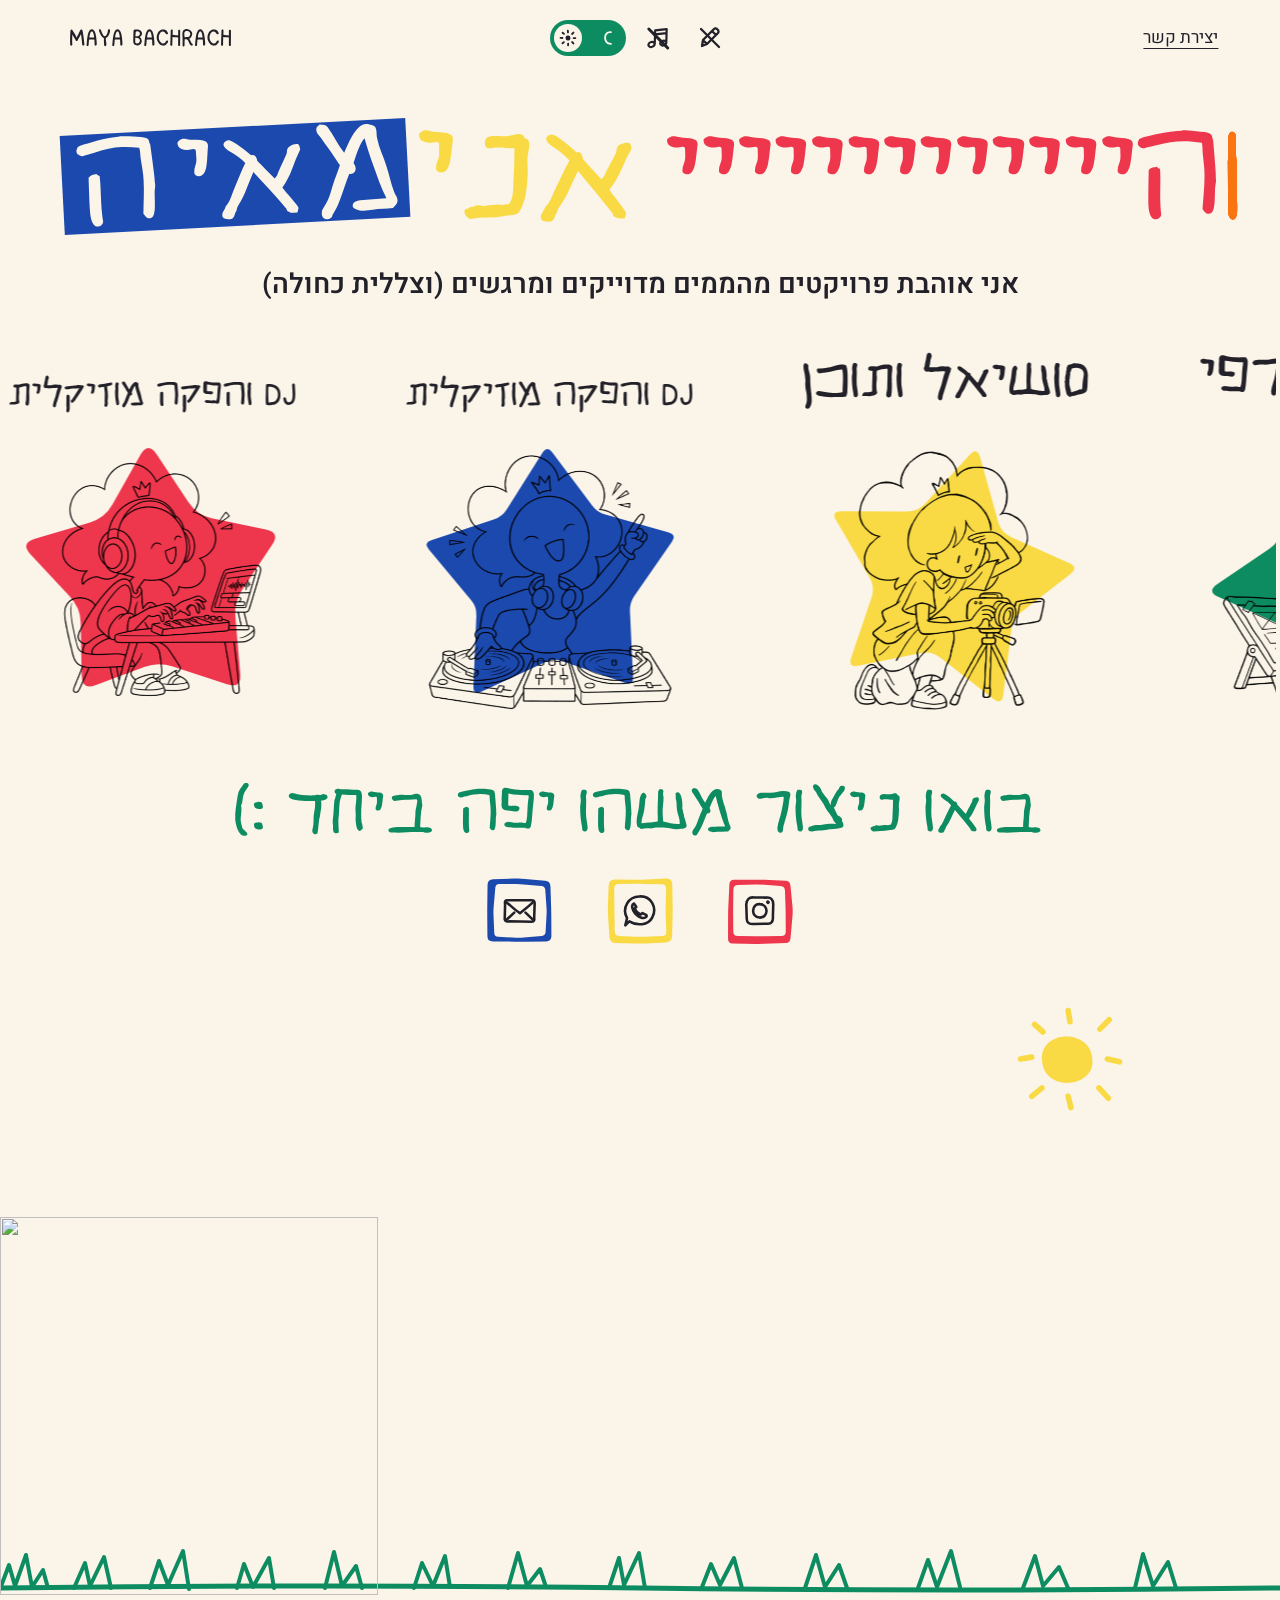
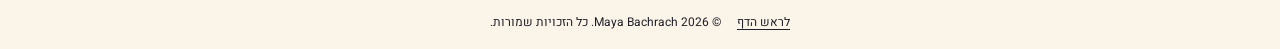
==== commit 1ff45db2: "Publish illustrated action animations to the dev preview" ====
--- a/dev/index.html
+++ b/dev/index.html
@@ -1161,25 +1161,40 @@
 
 /* Match the existing artwork ink in marker mode. The illustrations carry their own alpha. */
 :root[data-theme="markers"] .panel-star img { filter: brightness(0) invert(1); }
-.carousel-tile[data-movement] > img {
-  --ink-rise: -1.4%;
-  --ink-turn: 2deg;
-  object-fit: contain;
-  padding: 7%;
-  animation: drawing-gesture 1.45s steps(1, end) infinite;
-}
-.carousel-tile[data-movement="performance"] > img { --ink-rise: -4%; --ink-turn: 4deg; animation-duration: 1.05s; }
-.carousel-tile[data-movement="graphic"] > img { --ink-turn: -2deg; animation-duration: 1.7s; }
-.carousel-tile[data-movement="animation"] > img { --ink-rise: -2.5%; --ink-turn: -3deg; animation-duration: 1.15s; }
-@keyframes drawing-gesture {
-  0%, 100% { transform: none; }
-  25%, 75% { transform: translateY(calc(var(--ink-rise) / 2)) rotate(calc(var(--ink-turn) / 2)); }
-  50% { transform: translateY(var(--ink-rise)) rotate(var(--ink-turn)); }
-}
-.carousel.is-paused .carousel-tile[data-movement] > img,
-body:has(.project-page[open]) .carousel-tile[data-movement] > img { animation-play-state: paused; }
+.carousel-tile[data-action] > img { opacity: 0; }
+.star-action-scene {
+  position: absolute;
+  inset: 7%;
+  width: 86%;
+  height: 86%;
+  color: #000;
+  z-index: 2;
+  pointer-events: none;
+}
+:root[data-theme="markers"] .star-action-scene { filter: brightness(0) invert(1); }
+.star-action-gesture {
+  transform-box: view-box;
+  transform-origin: var(--action-pivot);
+  animation: star-gesture var(--action-duration) steps(1, end) infinite;
+}
+.star-action-marks {
+  opacity: 0;
+  animation: star-action-mark var(--action-duration) steps(1, end) infinite;
+}
+@keyframes star-gesture {
+  0%, 67%, 100% { transform: none; }
+  32%, 55% { transform: translate(var(--action-x), var(--action-y)) rotate(var(--action-angle)); }
+}
+@keyframes star-action-mark {
+  0%, 32%, 67%, 100% { opacity: 0; }
+  45% { opacity: 1; }
+}
+.carousel.is-paused .star-action-gesture, .carousel.is-paused .star-action-marks,
+body:has(.project-page[open]) .star-action-gesture, body:has(.project-page[open]) .star-action-marks {
+  animation-play-state: paused;
+}
 @media (prefers-reduced-motion: reduce) {
-  .carousel-tile[data-movement] > img { animation: none; }
+  .star-action-gesture, .star-action-marks { animation: none; }
 }
 </style>
 <noscript><style>#site-loader{display:none}.site-loading{overflow:auto}.site-loading .site-header,.site-loading main,.site-loading .contact,.intro-pending .canva-letter,.intro-pending .canva-zot,.intro-pending .name{visibility:visible}.header-controls{display:none!important}</style></noscript>
@@ -1282,7 +1297,7 @@
   });
 })();
 </script>
-<script src="./assets/runtime/app.f54d7f90e1.js" defer></script>
+<script src="./assets/runtime/app.28e32e4528.js" defer></script>
 </head>
 <body id="top">
 <a class="skip-link" href="#content">דילוג לתוכן</a>
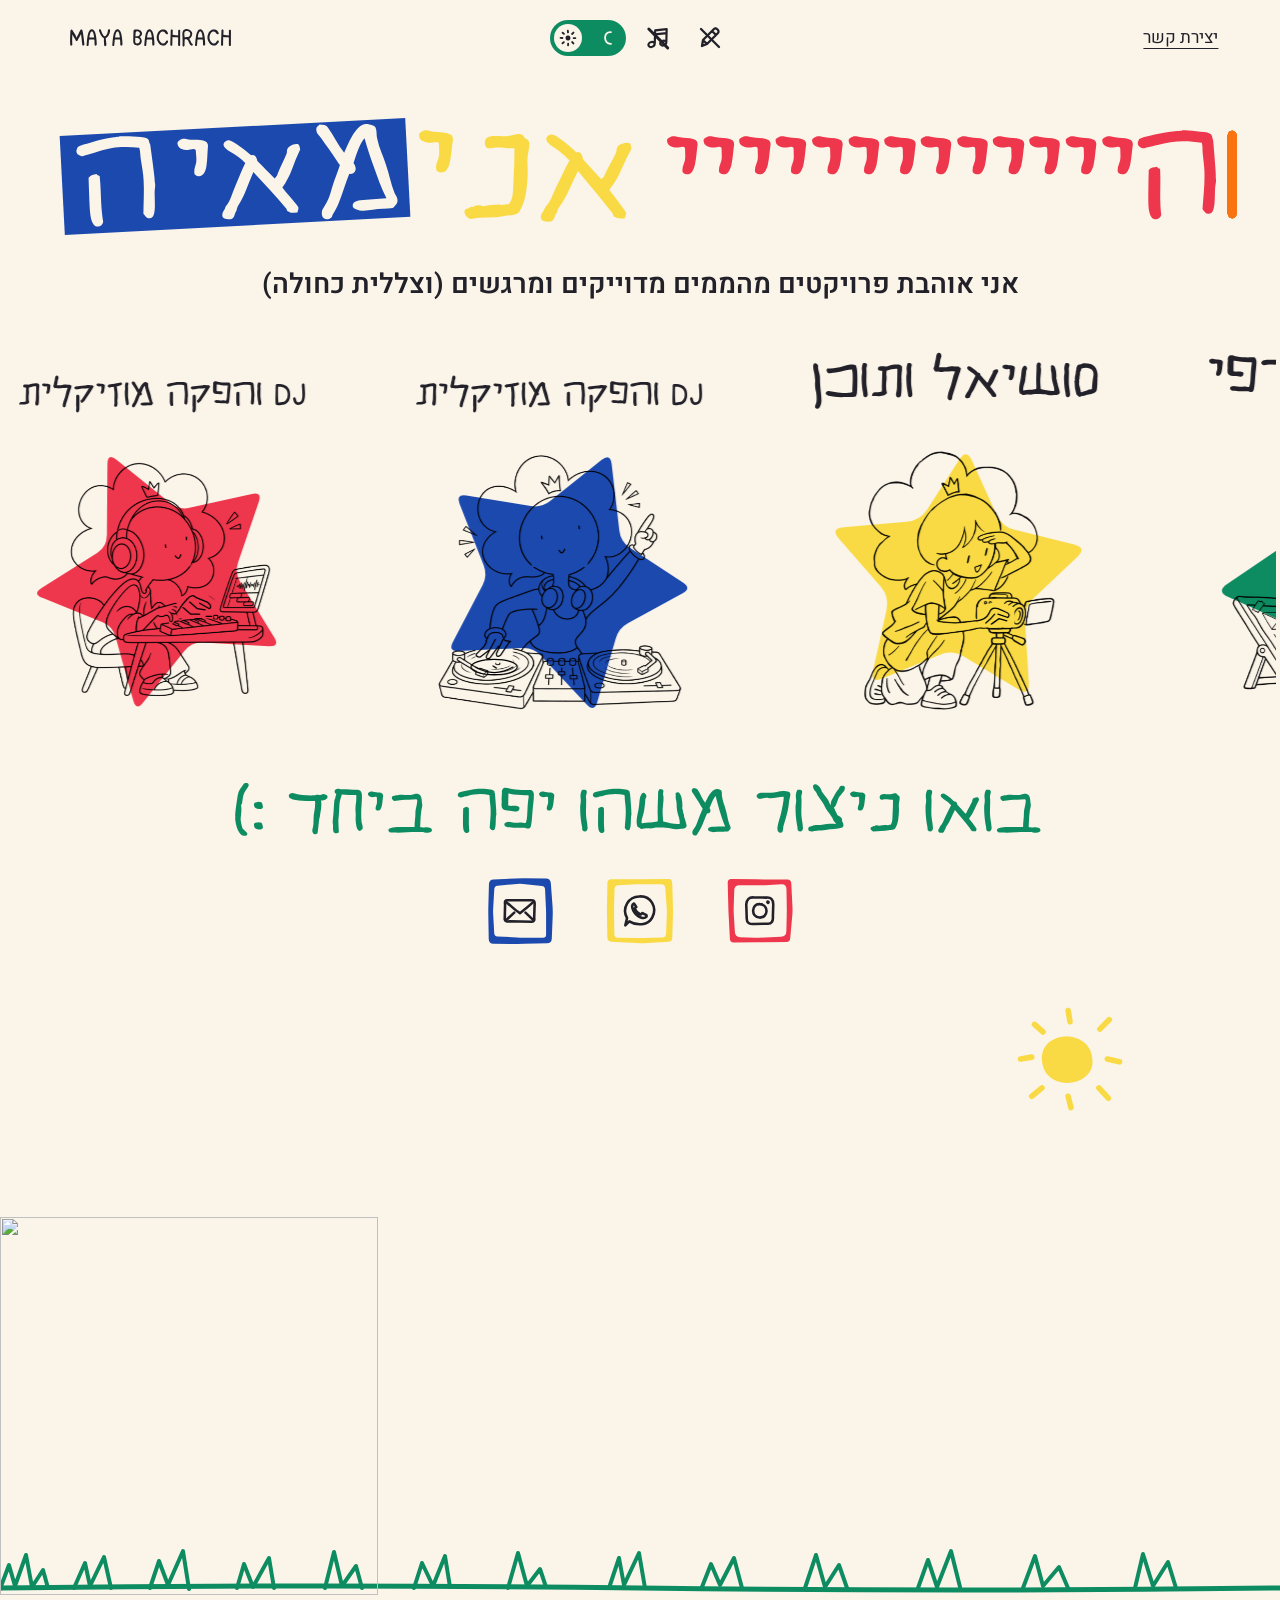
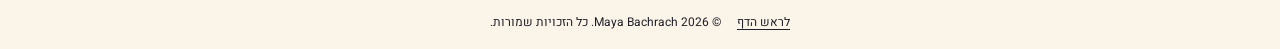
==== commit c556ee3e: "Publish audited portfolio development preview" ====
--- a/dev/index.html
+++ b/dev/index.html
@@ -175,7 +175,7 @@
 .project-page { border: 0; width: min(92vw, 76rem); max-width: none; height: 88dvh; max-height: 88dvh; margin: auto; padding: 0; background: var(--panel-background); color: var(--panel-text); overflow-y: auto; box-shadow: none; transform-origin: center; }
 .project-page[open] { display: block; }
 .project-page::backdrop { background: transparent; backdrop-filter: blur(9px); animation: background-recedes 600ms cubic-bezier(.2,.8,.2,1); }
-@keyframes background-recedes { from { background: rgb(27 16 28 / 0%); backdrop-filter: blur(0); } to { background: rgb(27 16 28 / 55%); backdrop-filter: blur(8px); } }
+@keyframes background-recedes { from { backdrop-filter: blur(0); } to { backdrop-filter: blur(8px); } }
 .project-page-header { display: flex; justify-content: flex-end; position: sticky; top: 0; padding: .4rem clamp(1rem, 3vw, 3rem); background: var(--panel-background); z-index: 1; }
 .project-page-header button { display: grid; place-items: center; color: var(--close-color); background: transparent; border: 0; margin-inline-end: -.3rem; min-width: 48px; min-height: 48px; font: 800 3.3rem/1 system-ui, sans-serif; }
 .project-page-content { max-width: 90rem; margin: auto; padding: clamp(1rem, 3vw, 3rem); }
@@ -438,7 +438,7 @@
 /* One scrollbar only: retain scrolling while suppressing browser tracks. */
 html, body, .project-page, .project-page-scroll { scrollbar-width:none !important; }
 html::-webkit-scrollbar, body::-webkit-scrollbar, .project-page::-webkit-scrollbar, .project-page-scroll::-webkit-scrollbar { display:none !important; width:0 !important; height:0 !important; }
-.difference-cursor { position:fixed; top:0; left:0; width:25px; height:25px; border-radius:50%; background:#fff; mix-blend-mode:difference; pointer-events:none; z-index:2147483647; opacity:0; transform:translate(-50%,-50%); transition:width 180ms ease,height 180ms ease,opacity 120ms ease; }
+.difference-cursor { position:fixed; top:0; left:0; width:25px; height:25px; border-radius:50%; background:var(--page-text); mix-blend-mode:normal; pointer-events:none; z-index:2147483647; opacity:0; transform:translate(-50%,-50%); transition:width 180ms ease,height 180ms ease,opacity 120ms ease; }
 .difference-cursor.is-hovering { width:45px; height:45px; }
 @media(hover:hover) and (pointer:fine) { html.circle-cursor-active, .circle-cursor-active * { cursor:none !important; } }
 /* Separate desktop and phone composition, preserving Maya's visual language. */
@@ -1196,6 +1196,23 @@
 @media (prefers-reduced-motion: reduce) {
   .star-action-gesture, .star-action-marks { animation: none; }
 }
+
+/* Preserve reflow when text, zoom or short windows need more space. */
+.contact-scene { height:auto; min-height:100svh; }
+.carousel-tile { touch-action:pan-y pinch-zoom; }
+.carousel-tile:focus-visible::before { outline:0; }
+.carousel-tile:focus-visible .star-label { text-decoration:underline; text-underline-offset:.2em; }
+.project-page .media-item img { height:auto; }
+
+/* A hard ink edge uses only the existing dark canvas and light ink. */
+:root[data-theme="markers"] .star-action-scene { filter:brightness(0) invert(1) drop-shadow(.65px 0 0 #151419) drop-shadow(-.65px 0 0 #151419); }
+@media (pointer:fine) { .difference-cursor { background:transparent; border:2px solid var(--page-text); } }
+
+.panel-star:has(.star-action-scene) > img { visibility:hidden; }
+
+/* A solid existing canvas prevents backdrop blur from mixing the palette. */
+.project-page::backdrop { background:var(--page-background); backdrop-filter:none; animation:none; }
+.project-page { backdrop-filter:none; }
 </style>
 <noscript><style>#site-loader{display:none}.site-loading{overflow:auto}.site-loading .site-header,.site-loading main,.site-loading .contact,.intro-pending .canva-letter,.intro-pending .canva-zot,.intro-pending .name{visibility:visible}.header-controls{display:none!important}</style></noscript>
 <script>// Central design settings. Use exact palette values; do not generate extra shades.
@@ -1297,7 +1314,7 @@
   });
 })();
 </script>
-<script src="./assets/runtime/app.28e32e4528.js" defer></script>
+<script src="./assets/runtime/app.1d3c3a2a58.js" defer></script>
 </head>
 <body id="top">
 <a class="skip-link" href="#content">דילוג לתוכן</a>
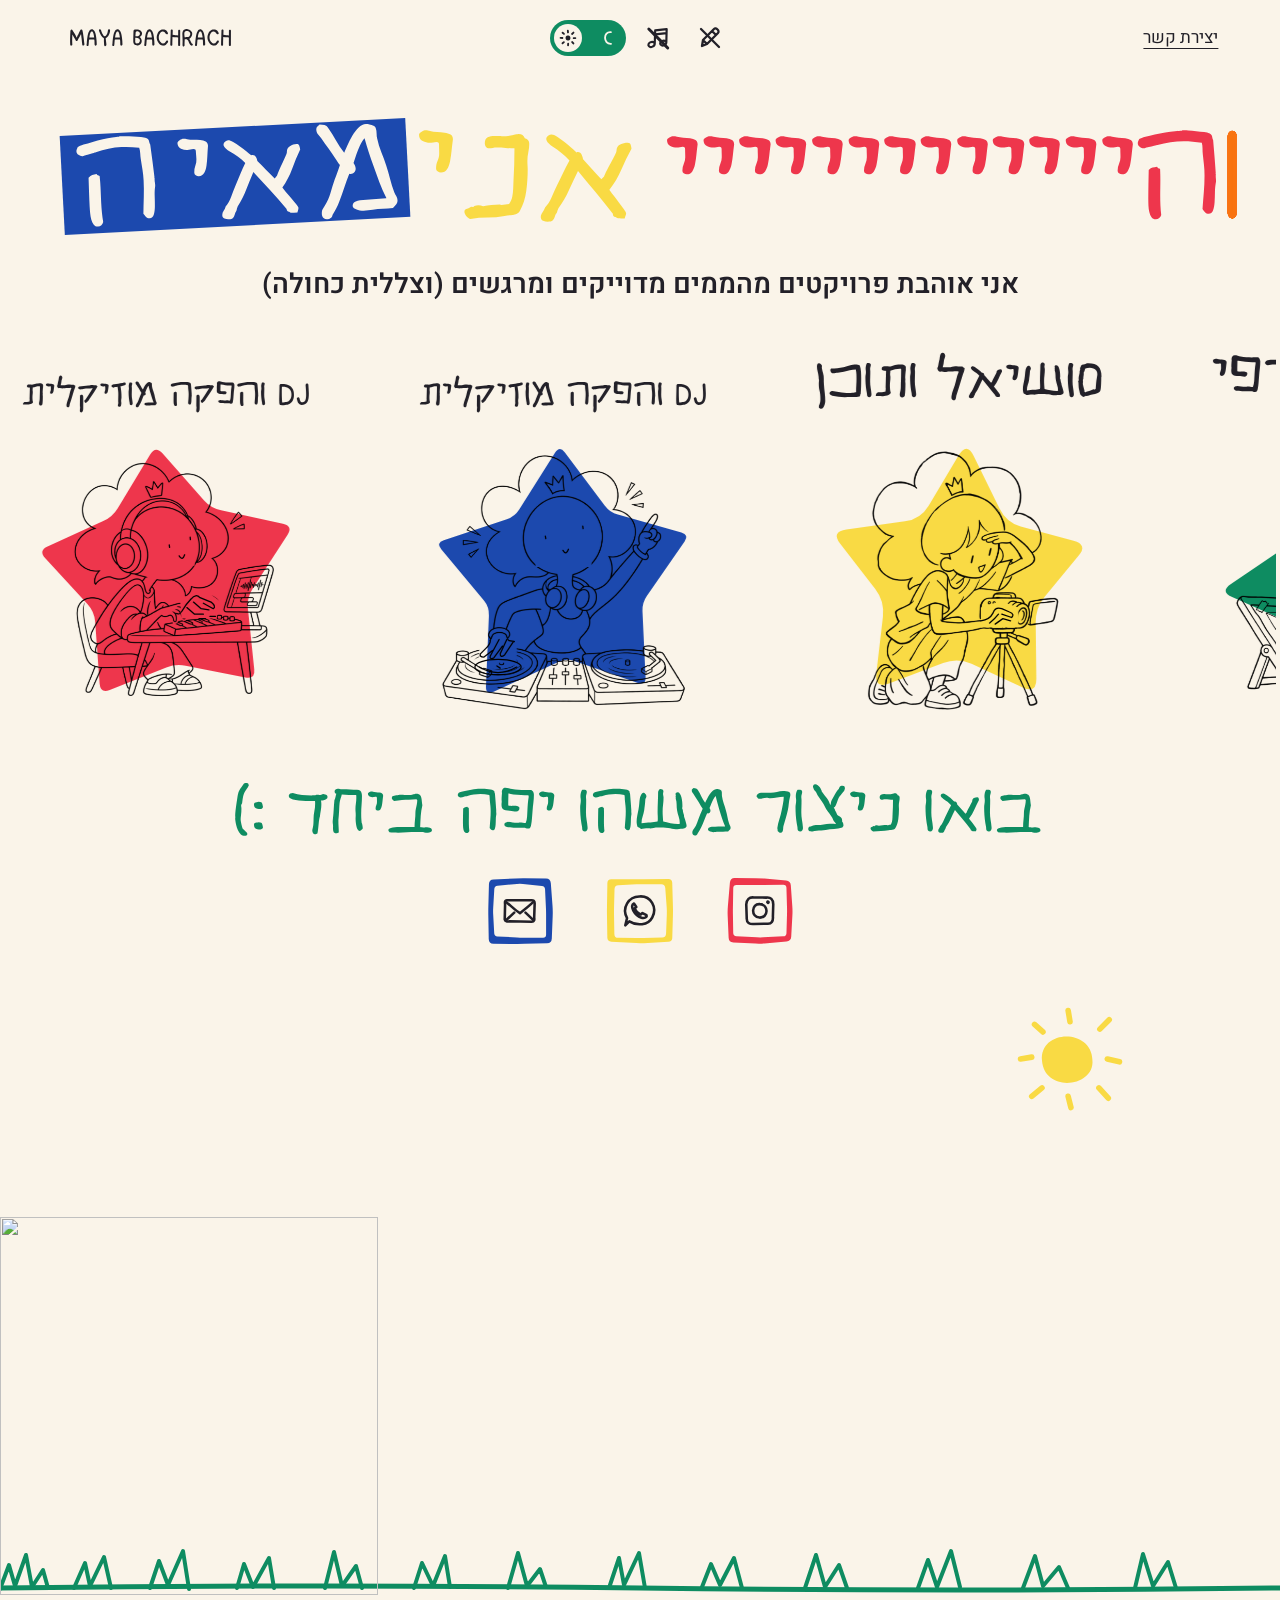
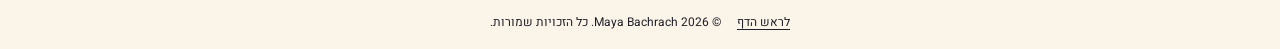
==== commit 5f6ebcf4: "Publish narrow-phone accessibility correction to dev preview" ====
--- a/dev/index.html
+++ b/dev/index.html
@@ -1213,6 +1213,18 @@
 /* A solid existing canvas prevents backdrop blur from mixing the palette. */
 .project-page::backdrop { background:var(--page-background); backdrop-filter:none; animation:none; }
 .project-page { backdrop-filter:none; }
+
+/* Let contact grid and links reflow at narrow widths with enlarged text. */
+.contact-scene { grid-template-columns:minmax(0,1fr); }
+.contact-scene > *, .contact-scene h2 { min-width:0; max-width:100%; }
+.contact-scene .contact-links { flex-wrap:wrap; justify-content:center; max-width:100%; }
+.contact-scene .footer-static, .contact-scene .handwritten-heading { max-width:100%; }
+.copyright span { white-space:normal; overflow-wrap:anywhere; }
+
+@media (max-width:30rem) {
+  .contact-scene .skating-footer { min-height:14rem; }
+  .contact-scene .skating-traveler { bottom:max(56px, calc(7rem - 56px)); }
+}
 </style>
 <noscript><style>#site-loader{display:none}.site-loading{overflow:auto}.site-loading .site-header,.site-loading main,.site-loading .contact,.intro-pending .canva-letter,.intro-pending .canva-zot,.intro-pending .name{visibility:visible}.header-controls{display:none!important}</style></noscript>
 <script>// Central design settings. Use exact palette values; do not generate extra shades.
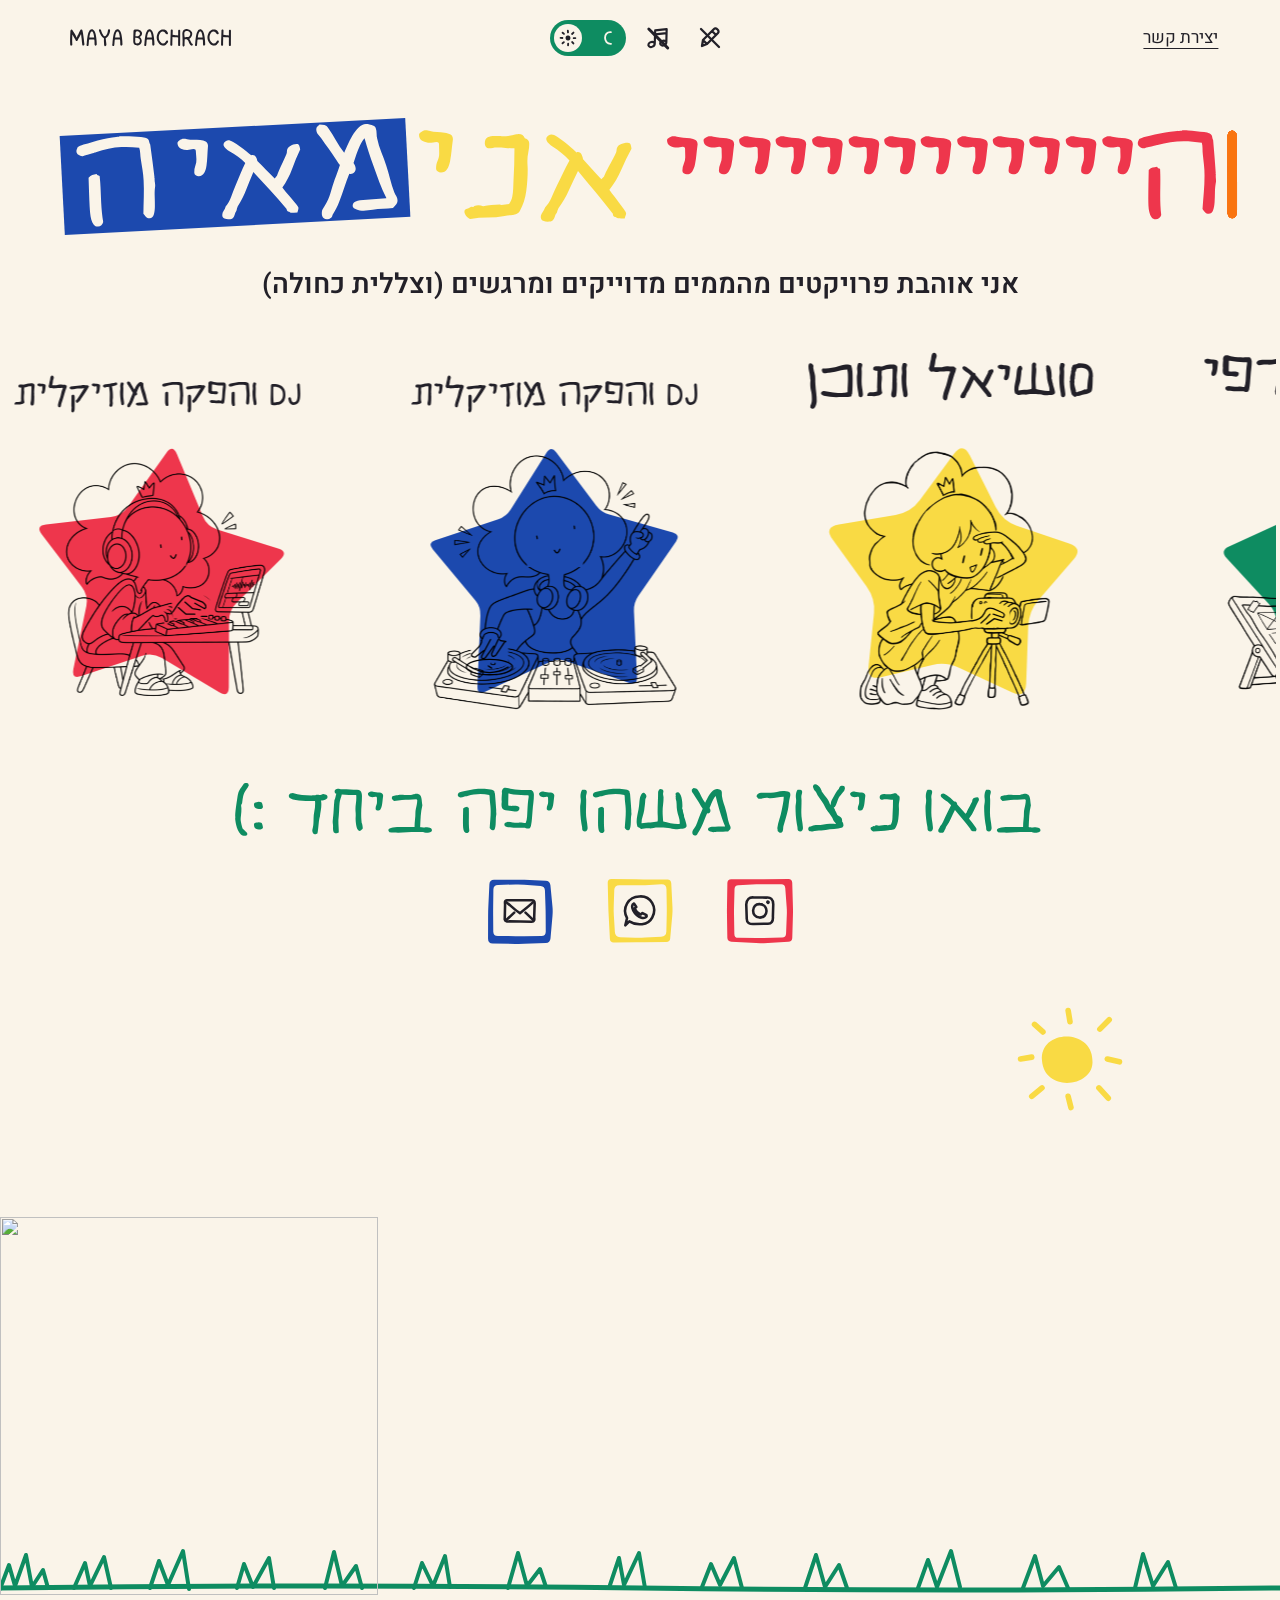
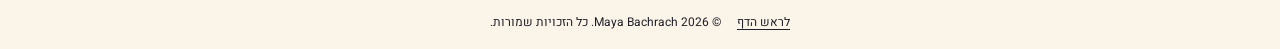
==== commit a1ba6155: "Publish cursor, shadow and panel motion corrections to dev preview" ====
--- a/dev/index.html
+++ b/dev/index.html
@@ -438,7 +438,7 @@
 /* One scrollbar only: retain scrolling while suppressing browser tracks. */
 html, body, .project-page, .project-page-scroll { scrollbar-width:none !important; }
 html::-webkit-scrollbar, body::-webkit-scrollbar, .project-page::-webkit-scrollbar, .project-page-scroll::-webkit-scrollbar { display:none !important; width:0 !important; height:0 !important; }
-.difference-cursor { position:fixed; top:0; left:0; width:25px; height:25px; border-radius:50%; background:var(--page-text); mix-blend-mode:normal; pointer-events:none; z-index:2147483647; opacity:0; transform:translate(-50%,-50%); transition:width 180ms ease,height 180ms ease,opacity 120ms ease; }
+.difference-cursor { position:fixed; top:0; left:0; width:25px; height:25px; border-radius:50%; background:#fff; mix-blend-mode:difference; pointer-events:none; z-index:2147483647; opacity:0; transform:translate(-50%,-50%); transition:width 180ms ease,height 180ms ease,opacity 120ms ease; }
 .difference-cursor.is-hovering { width:45px; height:45px; }
 @media(hover:hover) and (pointer:fine) { html.circle-cursor-active, .circle-cursor-active * { cursor:none !important; } }
 /* Separate desktop and phone composition, preserving Maya's visual language. */
@@ -1204,9 +1204,6 @@
 .carousel-tile:focus-visible .star-label { text-decoration:underline; text-underline-offset:.2em; }
 .project-page .media-item img { height:auto; }
 
-/* A hard ink edge uses only the existing dark canvas and light ink. */
-:root[data-theme="markers"] .star-action-scene { filter:brightness(0) invert(1) drop-shadow(.65px 0 0 #151419) drop-shadow(-.65px 0 0 #151419); }
-@media (pointer:fine) { .difference-cursor { background:transparent; border:2px solid var(--page-text); } }
 
 .panel-star:has(.star-action-scene) > img { visibility:hidden; }
 
@@ -1326,7 +1323,7 @@
   });
 })();
 </script>
-<script src="./assets/runtime/app.1d3c3a2a58.js" defer></script>
+<script src="./assets/runtime/app.a0e915f4d8.js" defer></script>
 </head>
 <body id="top">
 <a class="skip-link" href="#content">דילוג לתוכן</a>
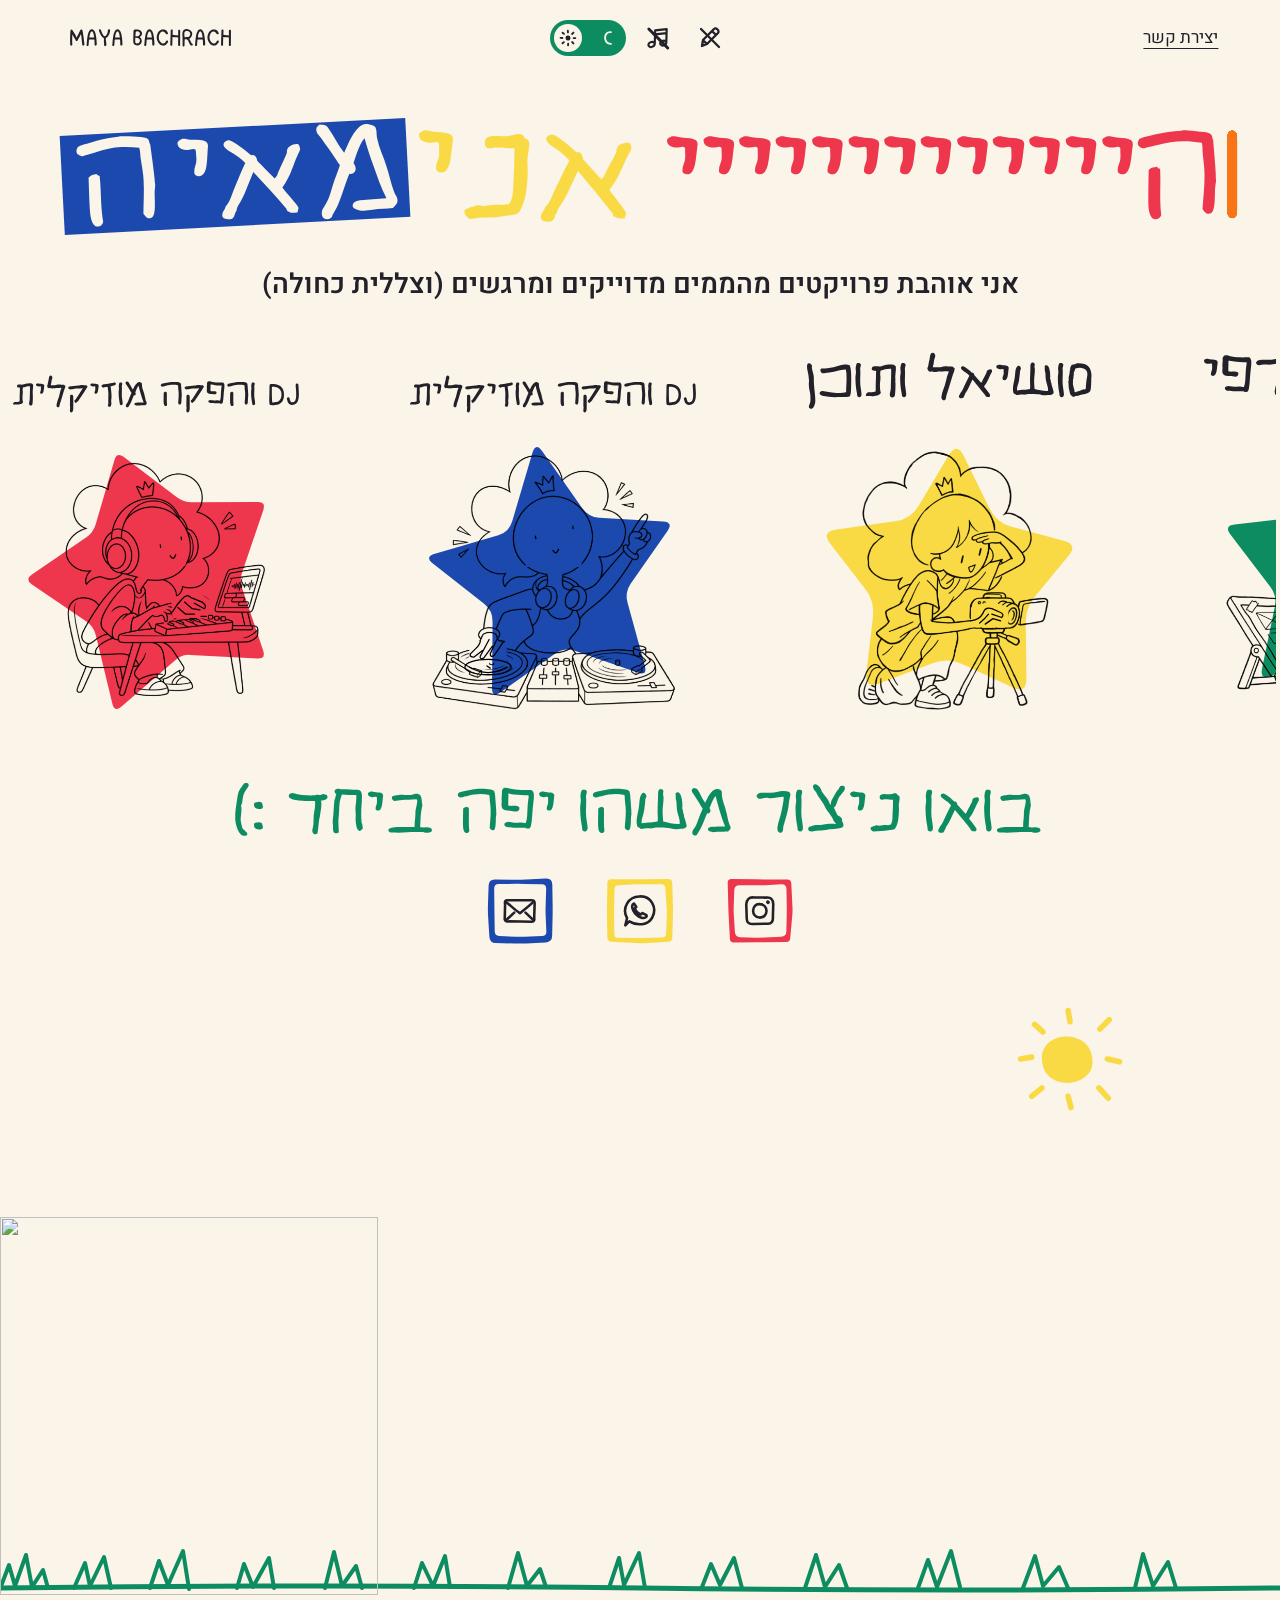
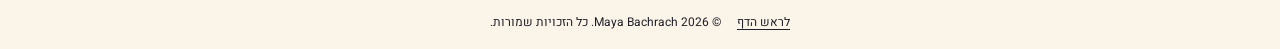
==== commit 305302e3: "Publish in-page star growth to dev preview" ====
--- a/dev/index.html
+++ b/dev/index.html
@@ -1222,6 +1222,41 @@
   .contact-scene .skating-footer { min-height:14rem; }
   .contact-scene .skating-traveler { bottom:max(56px, calc(7rem - 56px)); }
 }
+.carousel { position:relative; }
+.project-growth-surface { display:none; position:absolute; pointer-events:none; z-index:1; overflow:visible; }
+.project-expanded .project-growth-surface { display:block; }
+.project-expanded .carousel-window { position:absolute; inset:0 0 auto; width:100%; }
+.project-expanded .carousel-tile { transition:none; }
+.project-expanded .carousel-tile::before { transition:none; }
+.project-expanded .project-page {
+  position:absolute; inset:12px auto auto 50%; margin:0; margin-left:calc(min(82vw, 64rem) / -2);
+  width:min(82vw,64rem); height:auto; max-height:none; border:0; padding:clamp(1rem,3vw,2.5rem);
+  background:transparent; border-radius:0; overflow:visible; z-index:2;
+}
+.project-expanded .project-page-scroll { height:auto; max-height:none; overflow:visible; }
+.project-expanded .project-page-header { position:relative; background:transparent; padding:0 0 1.2rem; }
+.project-expanded .project-page-header h2 { background:transparent; }
+.project-expanded .project-page-header h2::before { display:none; }
+.project-expanded .project-page-content { padding:0; }
+.project-expanded .project-page > .custom-scroll { display:none; }
+body:has(.project-expanded) { overflow-x:clip; overflow-y:auto; }
+.hero-intro { transform-origin:center top; }
+@media(max-width:48rem) {
+  .project-expanded .project-page { width:88vw; margin-left:-44vw; padding:1.2rem; }
+  .project-expanded .project-page-header { gap:.5rem; }
+}
+
+body:has(dialog.project-page[open]) { overflow-x:clip; overflow-y:auto; }
+.project-expanded .project-media-sheet { padding:3%; }
+.project-expanded .project-page .detail-media > :only-child { max-width:36rem; justify-self:center; }
+.project-expanded .project-page.light-panel-ink .theme-drawing, .project-expanded .project-page.light-panel-ink .star-action-scene { filter:brightness(0) invert(1); mix-blend-mode:normal; }
+.project-expanded .project-page.dark-panel-ink .theme-drawing, .project-expanded .project-page.dark-panel-ink .star-action-scene { filter:brightness(0); mix-blend-mode:normal; }
+
+body:has(.project-expanded) { overflow-anchor:none; }
+
+.hero:has(.project-expanded) { overflow:clip; }
+
+.project-expanded .project-media-sheet > .pencil-frame { display:none; }
 </style>
 <noscript><style>#site-loader{display:none}.site-loading{overflow:auto}.site-loading .site-header,.site-loading main,.site-loading .contact,.intro-pending .canva-letter,.intro-pending .canva-zot,.intro-pending .name{visibility:visible}.header-controls{display:none!important}</style></noscript>
 <script>// Central design settings. Use exact palette values; do not generate extra shades.
@@ -1323,7 +1358,7 @@
   });
 })();
 </script>
-<script src="./assets/runtime/app.a0e915f4d8.js" defer></script>
+<script src="./assets/runtime/app.ac7117ac00.js" defer></script>
 </head>
 <body id="top">
 <a class="skip-link" href="#content">דילוג לתוכן</a>
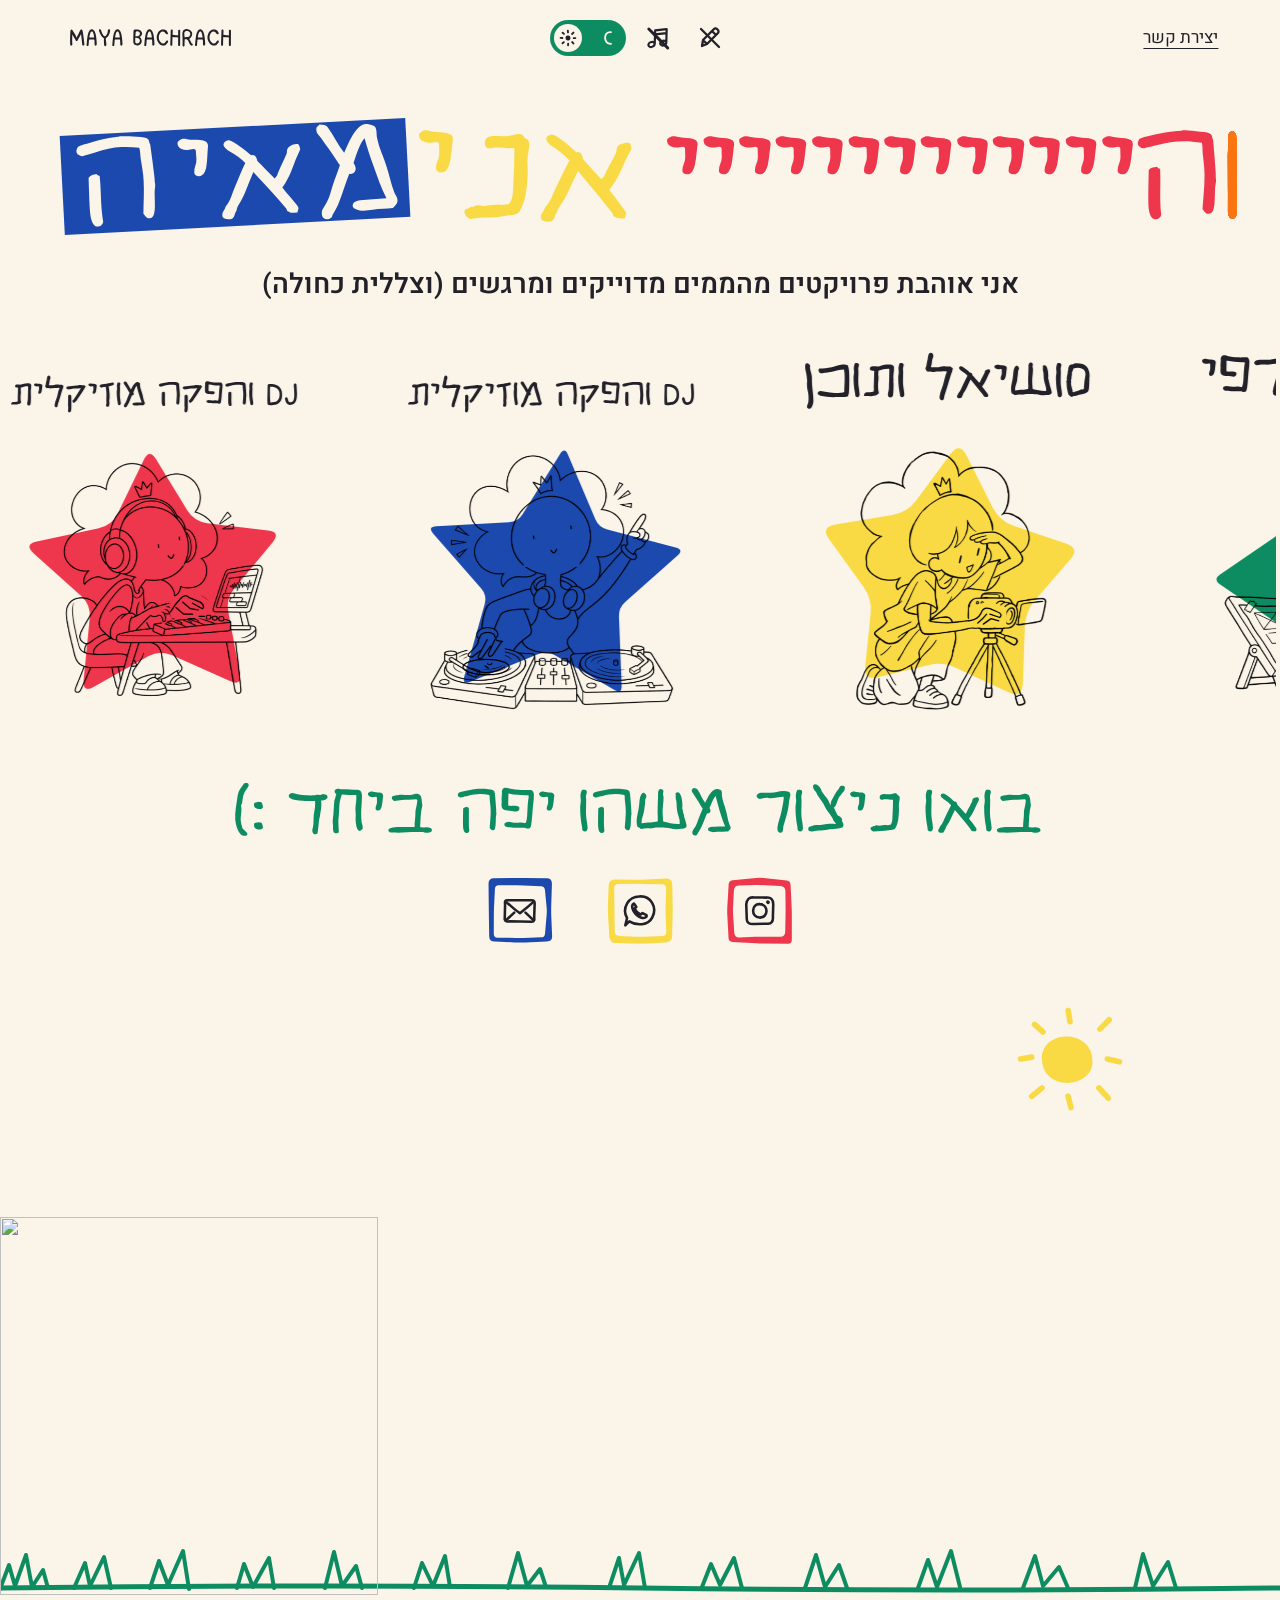
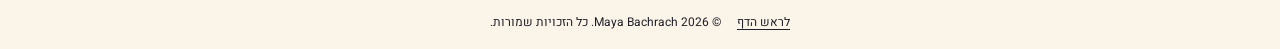
==== commit 42cb6f25: "Publish softer centered project transitions and closing fix to preview" ====
--- a/dev/index.html
+++ b/dev/index.html
@@ -1257,6 +1257,15 @@
 .hero:has(.project-expanded) { overflow:clip; }
 
 .project-expanded .project-media-sheet > .pencil-frame { display:none; }
+
+/* Keep closing available and legible throughout a long in-page project. */
+.project-expanded .project-page-header { position:sticky; top:12px; z-index:3; background:var(--panel-accent); }
+.project-expanded #close-project, .project-expanded #close-project:hover, .project-expanded #close-project:focus-visible {
+  color:var(--panel-text); background:transparent; pointer-events:auto;
+}
+.project-expanded #close-project { min-width:48px; min-height:48px; }
+.project-expanded #close-project:hover { scale:1.08; }
+.project-expanded #close-project:focus-visible { outline:2px solid currentColor; outline-offset:3px; }
 </style>
 <noscript><style>#site-loader{display:none}.site-loading{overflow:auto}.site-loading .site-header,.site-loading main,.site-loading .contact,.intro-pending .canva-letter,.intro-pending .canva-zot,.intro-pending .name{visibility:visible}.header-controls{display:none!important}</style></noscript>
 <script>// Central design settings. Use exact palette values; do not generate extra shades.
@@ -1358,7 +1367,7 @@
   });
 })();
 </script>
-<script src="./assets/runtime/app.ac7117ac00.js" defer></script>
+<script src="./assets/runtime/app.d5665deac4.js" defer></script>
 </head>
 <body id="top">
 <a class="skip-link" href="#content">דילוג לתוכן</a>
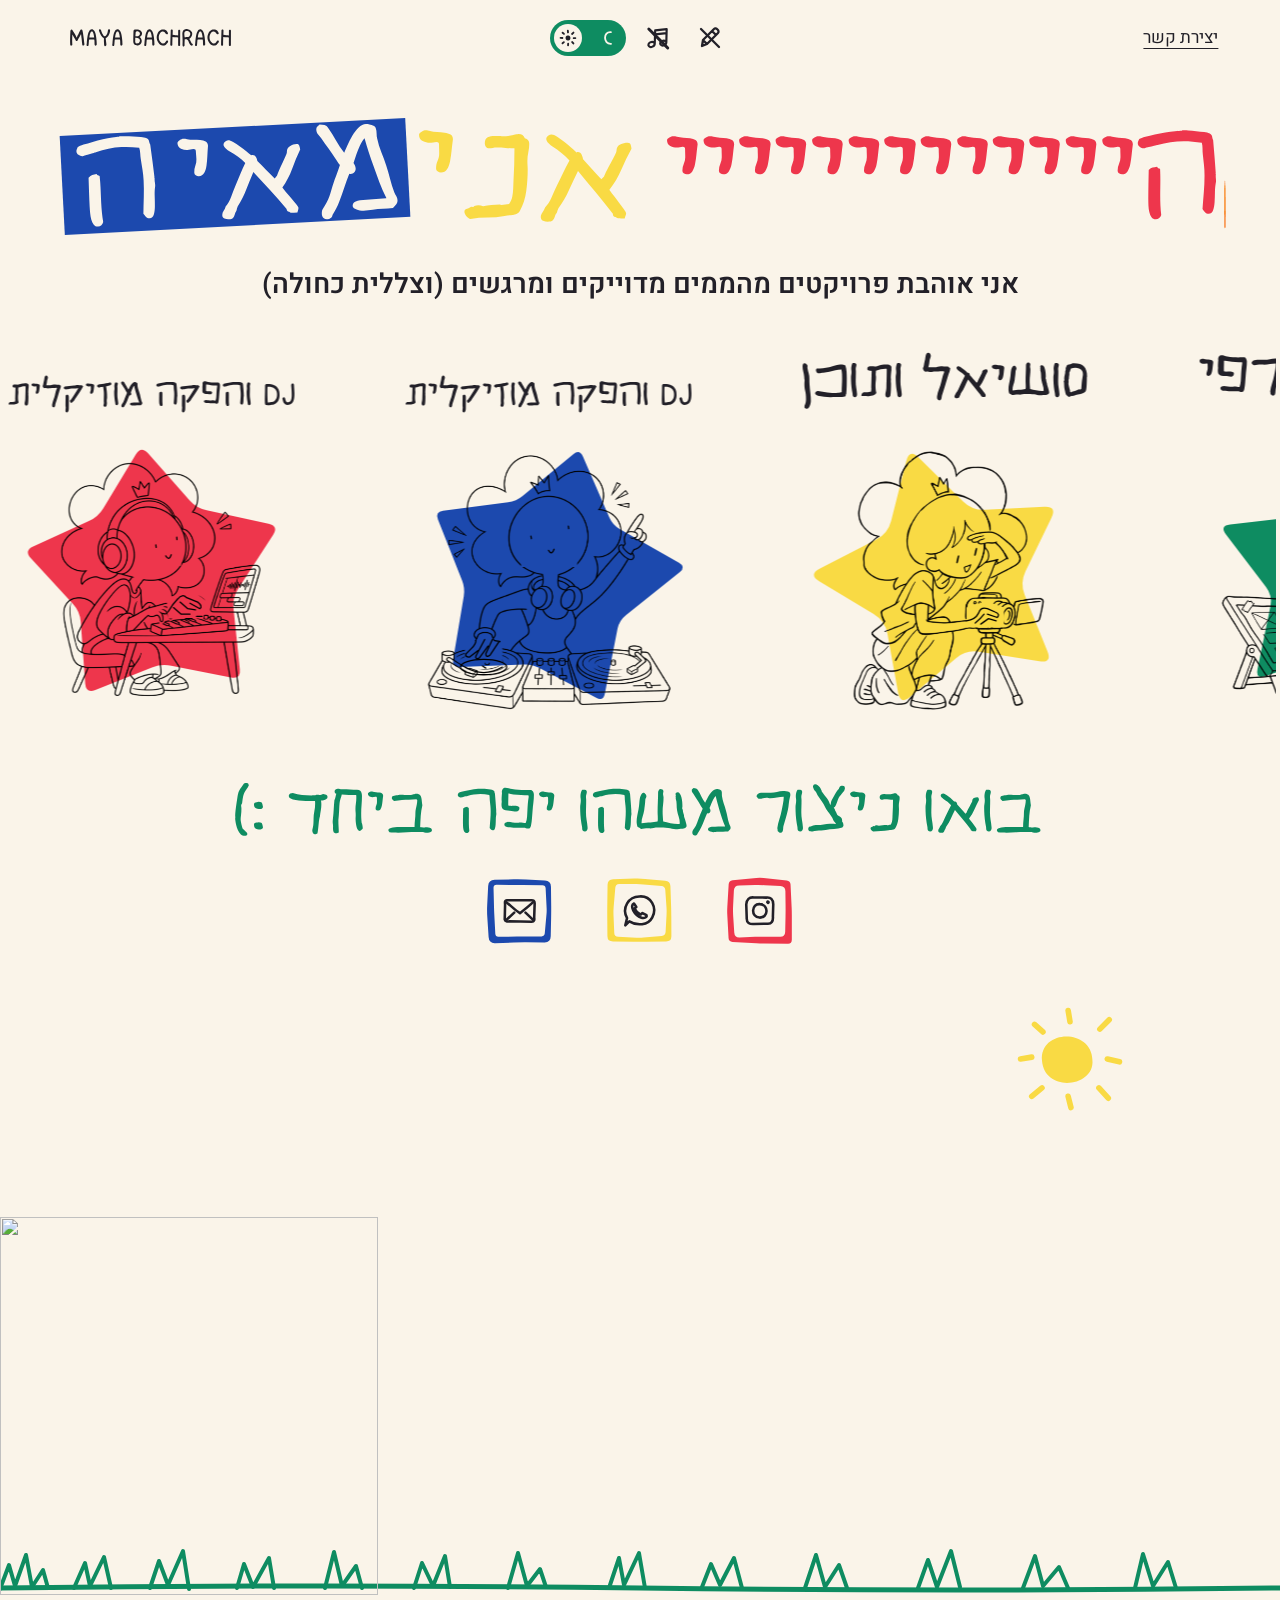
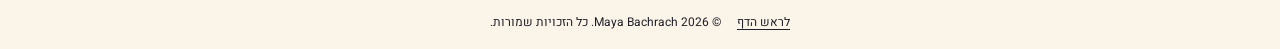
==== commit 215f60be: "Publish responsive project closing and faster transitions to preview" ====
--- a/dev/index.html
+++ b/dev/index.html
@@ -1266,6 +1266,12 @@
 .project-expanded #close-project { min-width:48px; min-height:48px; }
 .project-expanded #close-project:hover { scale:1.08; }
 .project-expanded #close-project:focus-visible { outline:2px solid currentColor; outline-offset:3px; }
+
+.project-expanded #close-project, .project-expanded #close-project:hover { scale:1; transform:none; touch-action:manipulation; }
+.project-expanded .project-page-header { pointer-events:auto; }
+
+/* Clipping must not create an invisible focus-scroll container. */
+.hero { overflow:clip; }
 </style>
 <noscript><style>#site-loader{display:none}.site-loading{overflow:auto}.site-loading .site-header,.site-loading main,.site-loading .contact,.intro-pending .canva-letter,.intro-pending .canva-zot,.intro-pending .name{visibility:visible}.header-controls{display:none!important}</style></noscript>
 <script>// Central design settings. Use exact palette values; do not generate extra shades.
@@ -1367,7 +1373,7 @@
   });
 })();
 </script>
-<script src="./assets/runtime/app.d5665deac4.js" defer></script>
+<script src="./assets/runtime/app.5448fbc4c9.js" defer></script>
 </head>
 <body id="top">
 <a class="skip-link" href="#content">דילוג לתוכן</a>
